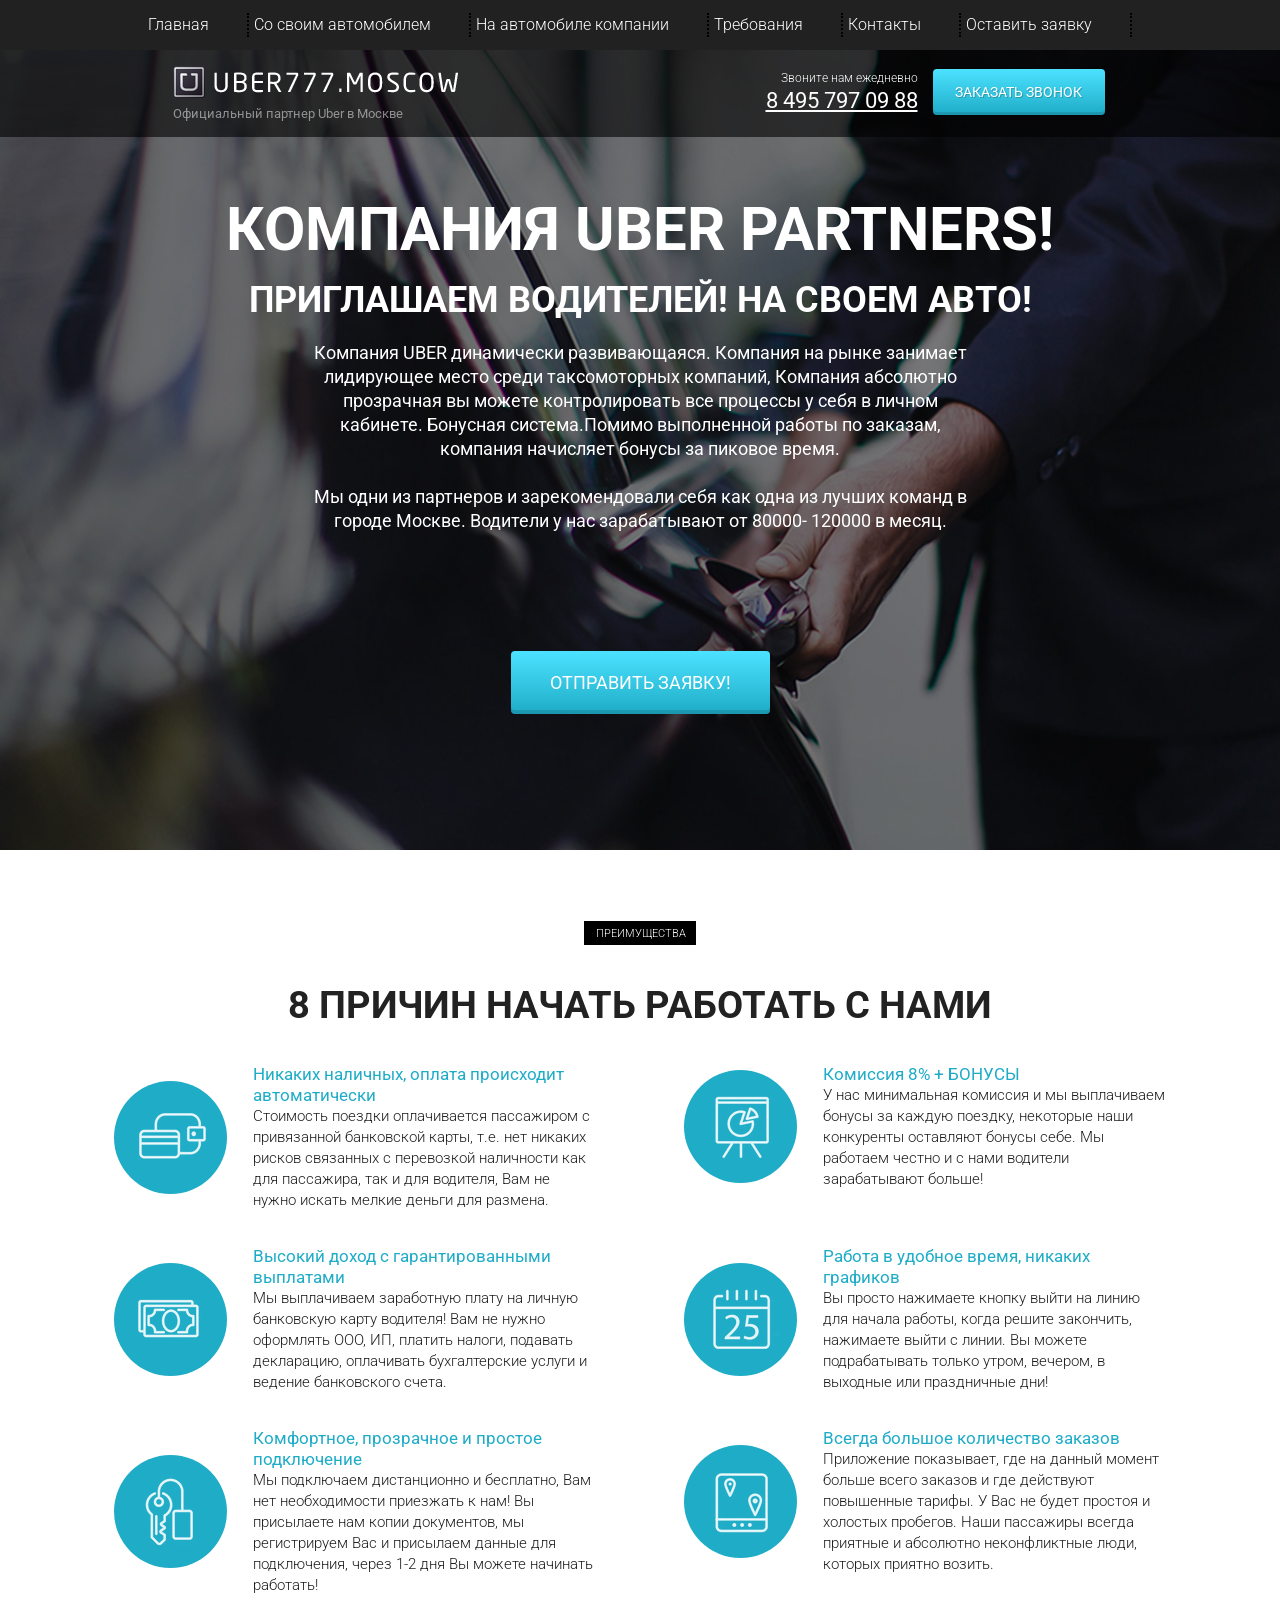
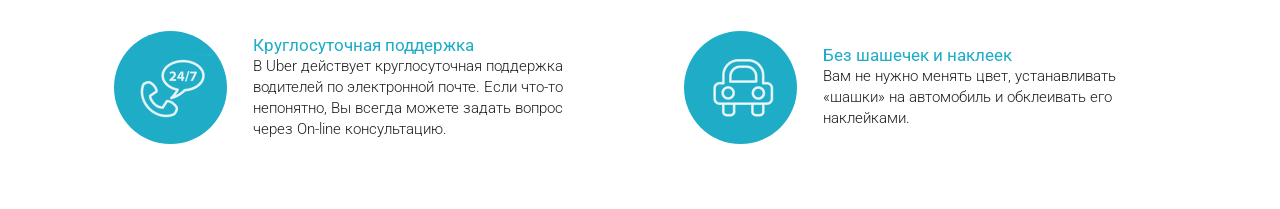
==== src/index.html @ 89465a63 "first section uber probect" ====
<!DOCTYPE html>
<html lang="en">
  <head>
    <meta charset="UTF-8" />
    <meta http-equiv="X-UA-Compatible" content="IE=edge" />
    <meta name="viewport" content="width=device-width, initial-scale=1.0" />
    <title>Document</title>
    <link rel="preconnect" href="https://fonts.googleapis.com" />
    <link rel="preconnect" href="https://fonts.gstatic.com" crossorigin />
    <link
      href="https://fonts.googleapis.com/css2?family=Roboto:wght@300;400;700&display=swap"
      rel="stylesheet"
    />
    <link rel="stylesheet" href="css/bootstrap-reboot.min.css" />
    <link rel="stylesheet" href="css/bootstrap-grid.min.css" />
    <link rel="stylesheet" href="css/style.min.css" />
  </head>
  <body>
    <header>
      <nav>
        <div class="container">
          <ul class="menu">
            <li class="menu__item">
              <a href="#" class="menu__link">Главная</a>
            </li>
            <li class="menu__item">
              <a href="#" class="menu__link">Со своим автомобилем</a>
            </li>
            <li class="menu__item">
              <a href="#" class="menu__link">На автомобиле компании</a>
            </li>
            <li class="menu__item">
              <a href="#" class="menu__link">Требования</a>
            </li>
            <li class="menu__item">
              <a href="#" class="menu__link">Контакты</a>
            </li>
            <li class="menu__item">
              <a href="#" class="menu__link">Оставить заявку</a>
            </li>
          </ul>
        </div>

        <div class="subheader">
          <div class="container">
            <div class="row">
              <div class="col-md-4 offset-md-1">
                <a href="" class="subheader__logo"
                  ><img src="icons/logo-uber.png" alt="logo"
                /></a>
                <div class="subheader__official">
                  Официальный партнер Uber в Москве
                </div>
              </div>

              <div class="col-md-2 offset-md-2">
                <div class="subheader__call">Звоните нам ежедневно</div>
                <a href="tel:84957970988" class="subheader__phone"
                  >8 495 797 09 88</a
                >
              </div>

              <div class="col-md-2">
                <button class="subheader__btn">заказать звонок</button>
              </div>
            </div>
          </div>
        </div>
      </nav>
    </header>

    <section class="promo">
      <div class="container">
        <div class="row">
          <div class="col-md10 description">
            <h1 class="promo__header">КОМПАНИЯ UBER PARTNERS!</h1>
            <h2 class="promo__subheader">
              ПРИГЛАШАЕМ ВОДИТЕЛЕЙ! НА СВОЕМ АВТО!
            </h2>
            <div class="promo__descr">
              Компания UBER динамически развивающаяся. Компания на рынке
              занимает лидирующее место среди таксомоторных компаний, Компания
              абсолютно прозрачная вы можете контролировать все процессы у себя
              в личном кабинете. Бонуcная система.Помимо выполненной работы по
              заказам, компания начисляет бонусы за пиковое время. <br />
              <br />
              Мы одни из партнеров и зарекомендовали себя как одна из лучших
              команд в городе Москве. Водители у нас зарабатывают от 80000-
              120000 в месяц.
            </div>
            <button class="promo__btn">ОТПРАВИТЬ ЗАЯВКУ!</button>
          </div>
        </div>
      </div>
    </section>

    <section class="reasons">
      <div class="container">
        <div class="label">преимущества</div>
        <h2 class="title">8 причин начать работать с нами</h2>
        <div class="row">
          <div class="col-md-6">
            <div class="reasons_block">
              <div class="reasons_round">
                <img src="icons/section_one-icons/icon-1.png" alt="reason" />
              </div>
              <div class="reasons_descr">
                <div class="reasons_subtitle">
                  Никаких наличных, оплата происходит автоматически
                </div>
                <div class="reasons_text">
                  Стоимость поездки оплачивается пассажиром с привязанной
                  банковской карты, т.е. нет никаких рисков связанных с
                  перевозкой наличности как для пассажира, так и для водителя,
                  Вам не нужно искать мелкие деньги для размена.
                </div>
              </div>
            </div>
          </div>
          <div class="col-md-6">
            <div class="reasons_block">
              <div class="reasons_round">
                <img src="icons/section_one-icons/icon-2.png" alt="reason" />
              </div>
              <div class="reasons_descr">
                <div class="reasons_subtitle">Комиссия 8% + БОНУСЫ</div>
                <div class="reasons_text">
                  У нас минимальная комиссия и мы выплачиваем бонусы за каждую
                  поездку, некоторые наши конкуренты оставляют бонусы себе. Мы
                  работаем честно и с нами водители зарабатывают больше!
                </div>
              </div>
            </div>
          </div>
          <div class="col-md-6">
            <div class="reasons_block">
              <div class="reasons_round">
                <img src="icons/section_one-icons/icon-3.png" alt="reason" />
              </div>
              <div class="reasons_descr">
                <div class="reasons_subtitle">
                  Высокий доход с гарантированными выплатами
                </div>
                <div class="reasons_text">
                  Мы выплачиваем заработную плату на личную банковскую карту
                  водителя! Вам не нужно оформлять ООО, ИП, платить налоги,
                  подавать декларацию, оплачивать бухгалтерские услуги и ведение
                  банковского счета.
                </div>
              </div>
            </div>
          </div>
          <div class="col-md-6">
            <div class="reasons_block">
              <div class="reasons_round">
                <img src="icons/section_one-icons/icon-4.png" alt="reason" />
              </div>
              <div class="reasons_descr">
                <div class="reasons_subtitle">
                  Работа в удобное время, никаких графиков
                </div>
                <div class="reasons_text">
                  Вы просто нажимаете кнопку выйти на линию для начала работы,
                  когда решите закончить, нажимаете выйти с линии. Вы можете
                  подрабатывать только утром, вечером, в выходные или
                  праздничные дни!
                </div>
              </div>
            </div>
          </div>
          <div class="col-md-6">
            <div class="reasons_block">
              <div class="reasons_round">
                <img src="icons/section_one-icons/icon-5.png" alt="reason" />
              </div>
              <div class="reasons_descr">
                <div class="reasons_subtitle">
                  Комфортное, прозрачное и простое подключение
                </div>
                <div class="reasons_text">
                  Мы подключаем дистанционно и бесплатно, Вам нет необходимости
                  приезжать к нам! Вы присылаете нам копии документов, мы
                  регистрируем Вас и присылаем данные для подключения, через 1-2
                  дня Вы можете начинать работать!
                </div>
              </div>
            </div>
          </div>
          <div class="col-md-6">
            <div class="reasons_block">
              <div class="reasons_round">
                <img src="icons/section_one-icons/icon-6.png" alt="reason" />
              </div>
              <div class="reasons_descr">
                <div class="reasons_subtitle">
                  Всегда большое количество заказов
                </div>
                <div class="reasons_text">
                  Приложение показывает, где на данный момент больше всего
                  заказов и где действуют повышенные тарифы. У Вас не будет
                  простоя и холостых пробегов. Наши пассажиры всегда приятные и
                  абсолютно неконфликтные люди, которых приятно возить.
                </div>
              </div>
            </div>
          </div>
          <div class="col-md-6">
            <div class="reasons_block">
              <div class="reasons_round">
                <img src="icons/section_one-icons/icon-7.png" alt="reason" />
              </div>
              <div class="reasons_descr">
                <div class="reasons_subtitle">Круглосуточная поддержка</div>
                <div class="reasons_text">
                  В Uber действует круглосуточная поддержка водителей по
                  электронной почте. Если что-то непонятно, Вы всегда можете
                  задать вопрос через On-line консультацию.
                </div>
              </div>
            </div>
          </div>
          <div class="col-md-6">
            <div class="reasons_block">
              <div class="reasons_round">
                <img src="icons/section_one-icons/icon-8.png" alt="reason" />
              </div>
              <div class="reasons_descr">
                <div class="reasons_subtitle">Без шашечек и наклеек</div>
                <div class="reasons_text">
                  Вам не нужно менять цвет, устанавливать «шашки» на автомобиль
                  и обклеивать его наклейками.
                </div>
              </div>
            </div>
          </div>
        </div>
      </div>
    </section>
  </body>
</html>
---- src/css/style.min.css ----
*{font-family:"Roboto", sans-serif}html{font-size:62.5%}body{font-size:1.6rem}header{position:relative}nav{height:5rem;background:#212121}.menu{display:-webkit-box;display:-ms-flexbox;display:flex;-webkit-box-pack:justify;-ms-flex-pack:justify;justify-content:space-between;padding:1.3rem 7rem;margin:0;list-style-type:none}.menu .menu__link{color:#fff;font-style:1.5rem;font-weight:300;text-decoration:none}.menu .menu__item{border-right:0.2rem dotted black;padding-right:3.8rem}.subheader{position:absolute;width:100%;height:8.7rem;background-color:rgba(0,0,0,0.6)}.subheader .subheader__logo{display:block;max-width:100%;margin-top:1.6rem}.subheader .subheader__official{opacity:0.5;color:#ffffff;font-size:1.3rem;font-weight:400;margin-top:0.6rem}.subheader .subheader__call{color:#ffffff;font-size:1.2rem;font-weight:300;margin-top:1.9rem;text-align:right}.subheader .subheader__phone{display:block;margin-top:0.8rem;color:#ffffff;font-size:2.2rem;font-weight:400;text-transform:uppercase;text-align:right;line-height:1.2rem}.subheader .subheader__btn{margin-top:1.9rem;width:17.2rem;height:4.6rem;-webkit-box-shadow:inset 0rem -0.3rem 0rem rgba(0,0,0,0.12);box-shadow:inset 0rem -0.3rem 0rem rgba(0,0,0,0.12);border:none;border-radius:0.4rem;background-image:-webkit-gradient(linear, left bottom, left top, from(#1eacc7), to(#4ce2ff));background-image:linear-gradient(to top, #1eacc7 0%, #4ce2ff 100%);text-shadow:0.1rem 0.1rem 0 rgba(0,0,0,0.21);color:#ffffff;font-size:1.4rem;font-weight:400;text-transform:uppercase}.description{display:-webkit-box;display:-ms-flexbox;display:flex;-webkit-box-orient:vertical;-webkit-box-direction:normal;-ms-flex-direction:column;flex-direction:column;-webkit-box-pack:center;-ms-flex-pack:center;justify-content:center;-webkit-box-align:center;-ms-flex-align:center;align-items:center}.promo{min-height:80rem;background:url(../images/main-bg.jpg) center center/cover no-repeat;padding:15rem 0 13.5rem 0}.promo .promo__header{color:#ffffff;font-weight:700;text-transform:uppercase;font-size:6rem;line-height:6rem;margin:0;text-align:center}.promo .promo__subheader{color:#ffffff;font-weight:700;text-transform:uppercase;font-size:3.6rem;line-height:3.6rem;margin:0;margin-top:2.2rem;text-align:center}.promo .promo__descr{color:#ffffff;font-size:1.8rem;font-weight:400;line-height:2.4rem;text-align:center;margin-top:2.3rem;width:60%}.promo .promo__btn{display:block;margin:11.8rem auto 0 auto;width:25.9rem;height:6.3rem;-webkit-box-shadow:inset 0rem -0.4rem 0rem rgba(0,0,0,0.12);box-shadow:inset 0rem -0.4rem 0rem rgba(0,0,0,0.12);border:none;background-image:-webkit-gradient(linear, left bottom, left top, from(#1eacc7), to(#4ce2ff));background-image:linear-gradient(0deg, #1eacc7 0%, #4ce2ff 100%);border-radius:0.4rem;color:#ffffff;font-size:1.8rem;font-weight:400;text-transform:uppercase}.reasons{padding:7.1rem 0 6.5rem 0}.label{margin:0 auto;height:2.4rem;width:11.2rem;padding:0.5rem 1.2rem;background-color:#000000;color:#ffffff;font-size:1.1rem;font-weight:300;text-transform:uppercase}.title{margin-bottom:0;margin-top:3.8rem;color:#222222;font-size:3.8rem;font-weight:700;text-transform:uppercase;text-align:center}.reasons .reasons_block{display:-webkit-box;display:-ms-flexbox;display:flex;-webkit-box-pack:center;-ms-flex-pack:center;justify-content:center;-webkit-box-align:center;-ms-flex-align:center;align-items:center;margin-top:3.5rem}.reasons .reasons_block .reasons_round{display:-webkit-box;display:-ms-flexbox;display:flex;-webkit-box-pack:center;-ms-flex-pack:center;justify-content:center;-webkit-box-align:center;-ms-flex-align:center;align-items:center;margin-right:2.6rem;width:11.3rem;height:11.3rem;background-color:#1eacc7;border-radius:100%}.reasons .reasons_block .reasons_descr{width:34.3rem}.reasons .reasons_block .reasons_descr .reasons_subtitle{line-height:2.1rem;color:#1eacc7;font-size:1.7rem;font-weight:400}.reasons .reasons_block .reasons_descr .reasons_text{color:#202020;font-size:1.5rem;font-weight:300;line-height:2.1rem}
/*# sourceMappingURL=style.min.css.map */
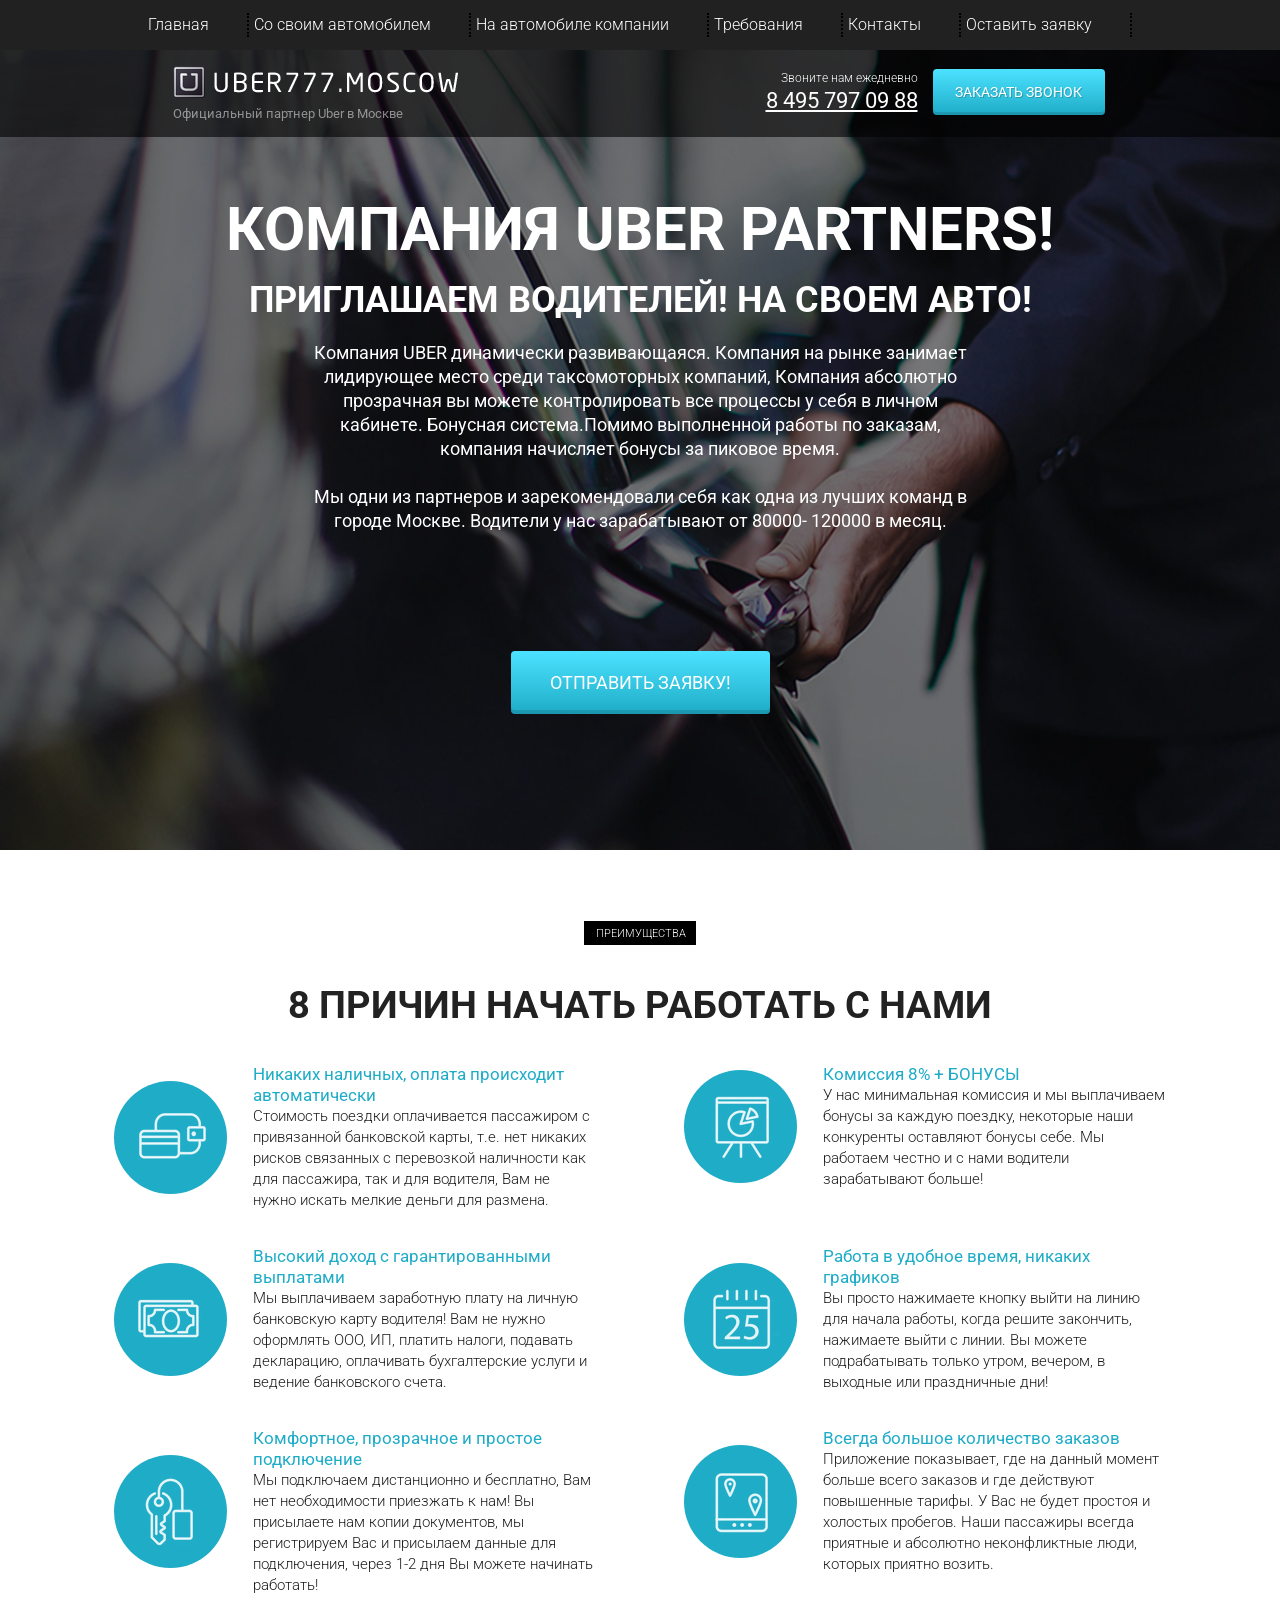
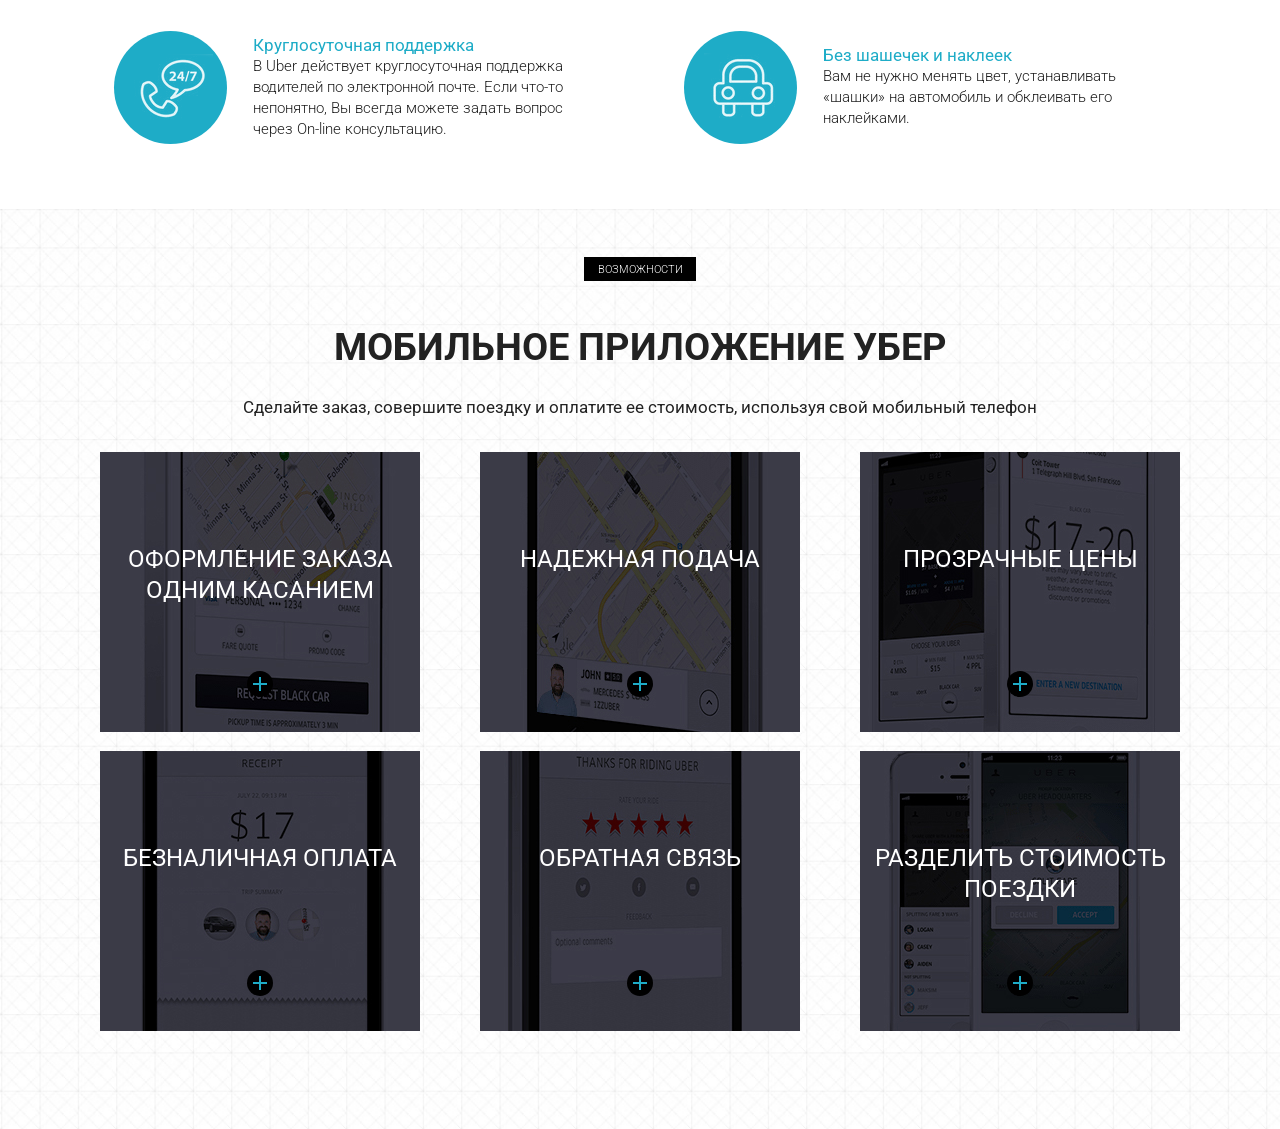
==== commit 7397b2a3: "mobile app section" ====
--- a/src/index.html
+++ b/src/index.html
@@ -238,5 +238,89 @@
         </div>
       </div>
     </section>
+
+    <section class="mobile">
+      <div class="container">
+        <div class="label">Возможности</div>
+        <div class="title">мобильное приложение убер</div>
+        <div class="subtitle">
+          Сделайте заказ, совершите поездку и оплатите ее стоимость, используя
+          свой мобильный телефон
+        </div>
+
+        <div class="row">
+          <div class="col-md-4">
+            <div class="mobile__item mobile__item_1">
+              <div class="mobile__item_subtitle">
+                оформление заказа одним касанием
+              </div>
+              <div class="mobile__item__plus">
+                <img
+                  src="icons/section_mobile-app/mobile_plus.png"
+                  alt="plus"
+                />
+              </div>
+            </div>
+          </div>
+          <div class="col-md-4">
+            <div class="mobile__item mobile__item_2">
+              <div class="mobile__item_subtitle">надежная подача</div>
+              <div class="mobile__item__plus">
+                <img
+                  src="icons/section_mobile-app/mobile_plus.png"
+                  alt="plus"
+                />
+              </div>
+            </div>
+          </div>
+          <div class="col-md-4">
+            <div class="mobile__item mobile__item_3">
+              <div class="mobile__item_subtitle">прозрачные цены</div>
+              <div class="mobile__item__plus">
+                <img
+                  src="icons/section_mobile-app/mobile_plus.png"
+                  alt="plus"
+                />
+              </div>
+            </div>
+          </div>
+          <div class="col-md-4">
+            <div class="mobile__item mobile__item_4">
+              <div class="mobile__item_subtitle">безналичная оплата</div>
+              <div class="mobile__item__plus">
+                <img
+                  src="icons/section_mobile-app/mobile_plus.png"
+                  alt="plus"
+                />
+              </div>
+            </div>
+          </div>
+          <div class="col-md-4">
+            <div class="mobile__item mobile__item_5">
+              <div class="mobile__item_subtitle">обратная связь</div>
+              <div class="mobile__item__plus">
+                <img
+                  src="icons/section_mobile-app/mobile_plus.png"
+                  alt="plus"
+                />
+              </div>
+            </div>
+          </div>
+          <div class="col-md-4">
+            <div class="mobile__item mobile__item_6">
+              <div class="mobile__item_subtitle">
+                разделить стоимость поездки
+              </div>
+              <div class="mobile__item__plus">
+                <img
+                  src="icons/section_mobile-app/mobile_plus.png"
+                  alt="plus"
+                />
+              </div>
+            </div>
+          </div>
+        </div>
+      </div>
+    </section>
   </body>
 </html>
--- a/src/css/style.min.css
+++ b/src/css/style.min.css
@@ -1,2 +1,2 @@
-*{font-family:"Roboto", sans-serif}html{font-size:62.5%}body{font-size:1.6rem}header{position:relative}nav{height:5rem;background:#212121}.menu{display:-webkit-box;display:-ms-flexbox;display:flex;-webkit-box-pack:justify;-ms-flex-pack:justify;justify-content:space-between;padding:1.3rem 7rem;margin:0;list-style-type:none}.menu .menu__link{color:#fff;font-style:1.5rem;font-weight:300;text-decoration:none}.menu .menu__item{border-right:0.2rem dotted black;padding-right:3.8rem}.subheader{position:absolute;width:100%;height:8.7rem;background-color:rgba(0,0,0,0.6)}.subheader .subheader__logo{display:block;max-width:100%;margin-top:1.6rem}.subheader .subheader__official{opacity:0.5;color:#ffffff;font-size:1.3rem;font-weight:400;margin-top:0.6rem}.subheader .subheader__call{color:#ffffff;font-size:1.2rem;font-weight:300;margin-top:1.9rem;text-align:right}.subheader .subheader__phone{display:block;margin-top:0.8rem;color:#ffffff;font-size:2.2rem;font-weight:400;text-transform:uppercase;text-align:right;line-height:1.2rem}.subheader .subheader__btn{margin-top:1.9rem;width:17.2rem;height:4.6rem;-webkit-box-shadow:inset 0rem -0.3rem 0rem rgba(0,0,0,0.12);box-shadow:inset 0rem -0.3rem 0rem rgba(0,0,0,0.12);border:none;border-radius:0.4rem;background-image:-webkit-gradient(linear, left bottom, left top, from(#1eacc7), to(#4ce2ff));background-image:linear-gradient(to top, #1eacc7 0%, #4ce2ff 100%);text-shadow:0.1rem 0.1rem 0 rgba(0,0,0,0.21);color:#ffffff;font-size:1.4rem;font-weight:400;text-transform:uppercase}.description{display:-webkit-box;display:-ms-flexbox;display:flex;-webkit-box-orient:vertical;-webkit-box-direction:normal;-ms-flex-direction:column;flex-direction:column;-webkit-box-pack:center;-ms-flex-pack:center;justify-content:center;-webkit-box-align:center;-ms-flex-align:center;align-items:center}.promo{min-height:80rem;background:url(../images/main-bg.jpg) center center/cover no-repeat;padding:15rem 0 13.5rem 0}.promo .promo__header{color:#ffffff;font-weight:700;text-transform:uppercase;font-size:6rem;line-height:6rem;margin:0;text-align:center}.promo .promo__subheader{color:#ffffff;font-weight:700;text-transform:uppercase;font-size:3.6rem;line-height:3.6rem;margin:0;margin-top:2.2rem;text-align:center}.promo .promo__descr{color:#ffffff;font-size:1.8rem;font-weight:400;line-height:2.4rem;text-align:center;margin-top:2.3rem;width:60%}.promo .promo__btn{display:block;margin:11.8rem auto 0 auto;width:25.9rem;height:6.3rem;-webkit-box-shadow:inset 0rem -0.4rem 0rem rgba(0,0,0,0.12);box-shadow:inset 0rem -0.4rem 0rem rgba(0,0,0,0.12);border:none;background-image:-webkit-gradient(linear, left bottom, left top, from(#1eacc7), to(#4ce2ff));background-image:linear-gradient(0deg, #1eacc7 0%, #4ce2ff 100%);border-radius:0.4rem;color:#ffffff;font-size:1.8rem;font-weight:400;text-transform:uppercase}.reasons{padding:7.1rem 0 6.5rem 0}.label{margin:0 auto;height:2.4rem;width:11.2rem;padding:0.5rem 1.2rem;background-color:#000000;color:#ffffff;font-size:1.1rem;font-weight:300;text-transform:uppercase}.title{margin-bottom:0;margin-top:3.8rem;color:#222222;font-size:3.8rem;font-weight:700;text-transform:uppercase;text-align:center}.reasons .reasons_block{display:-webkit-box;display:-ms-flexbox;display:flex;-webkit-box-pack:center;-ms-flex-pack:center;justify-content:center;-webkit-box-align:center;-ms-flex-align:center;align-items:center;margin-top:3.5rem}.reasons .reasons_block .reasons_round{display:-webkit-box;display:-ms-flexbox;display:flex;-webkit-box-pack:center;-ms-flex-pack:center;justify-content:center;-webkit-box-align:center;-ms-flex-align:center;align-items:center;margin-right:2.6rem;width:11.3rem;height:11.3rem;background-color:#1eacc7;border-radius:100%}.reasons .reasons_block .reasons_descr{width:34.3rem}.reasons .reasons_block .reasons_descr .reasons_subtitle{line-height:2.1rem;color:#1eacc7;font-size:1.7rem;font-weight:400}.reasons .reasons_block .reasons_descr .reasons_text{color:#202020;font-size:1.5rem;font-weight:300;line-height:2.1rem}
+*{font-family:"Roboto", sans-serif}html{font-size:62.5%}body{font-size:1.6rem}header{position:relative}nav{height:5rem;background:#212121}.menu{display:-webkit-box;display:-ms-flexbox;display:flex;-webkit-box-pack:justify;-ms-flex-pack:justify;justify-content:space-between;padding:1.3rem 7rem;margin:0;list-style-type:none}.menu .menu__link{color:#fff;font-style:1.5rem;font-weight:300;text-decoration:none}.menu .menu__item{border-right:0.2rem dotted black;padding-right:3.8rem}.subheader{position:absolute;width:100%;height:8.7rem;background-color:rgba(0,0,0,0.6)}.subheader .subheader__logo{display:block;max-width:100%;margin-top:1.6rem}.subheader .subheader__official{opacity:0.5;color:#ffffff;font-size:1.3rem;font-weight:400;margin-top:0.6rem}.subheader .subheader__call{color:#ffffff;font-size:1.2rem;font-weight:300;margin-top:1.9rem;text-align:right}.subheader .subheader__phone{display:block;margin-top:0.8rem;color:#ffffff;font-size:2.2rem;font-weight:400;text-transform:uppercase;text-align:right;line-height:1.2rem}.subheader .subheader__btn{margin-top:1.9rem;width:17.2rem;height:4.6rem;-webkit-box-shadow:inset 0rem -0.3rem 0rem rgba(0,0,0,0.12);box-shadow:inset 0rem -0.3rem 0rem rgba(0,0,0,0.12);border:none;border-radius:0.4rem;background-image:-webkit-gradient(linear, left bottom, left top, from(#1eacc7), to(#4ce2ff));background-image:linear-gradient(to top, #1eacc7 0%, #4ce2ff 100%);text-shadow:0.1rem 0.1rem 0 rgba(0,0,0,0.21);color:#ffffff;font-size:1.4rem;font-weight:400;text-transform:uppercase}.description{display:-webkit-box;display:-ms-flexbox;display:flex;-webkit-box-orient:vertical;-webkit-box-direction:normal;-ms-flex-direction:column;flex-direction:column;-webkit-box-pack:center;-ms-flex-pack:center;justify-content:center;-webkit-box-align:center;-ms-flex-align:center;align-items:center}.promo{min-height:80rem;background:url(../images/main-bg.jpg) center center/cover no-repeat;padding:15rem 0 13.5rem 0}.promo .promo__header{color:#ffffff;font-weight:700;text-transform:uppercase;font-size:6rem;line-height:6rem;margin:0;text-align:center}.promo .promo__subheader{color:#ffffff;font-weight:700;text-transform:uppercase;font-size:3.6rem;line-height:3.6rem;margin:0;margin-top:2.2rem;text-align:center}.promo .promo__descr{color:#ffffff;font-size:1.8rem;font-weight:400;line-height:2.4rem;text-align:center;margin-top:2.3rem;width:60%}.promo .promo__btn{display:block;margin:11.8rem auto 0 auto;width:25.9rem;height:6.3rem;-webkit-box-shadow:inset 0rem -0.4rem 0rem rgba(0,0,0,0.12);box-shadow:inset 0rem -0.4rem 0rem rgba(0,0,0,0.12);border:none;background-image:-webkit-gradient(linear, left bottom, left top, from(#1eacc7), to(#4ce2ff));background-image:linear-gradient(0deg, #1eacc7 0%, #4ce2ff 100%);border-radius:0.4rem;color:#ffffff;font-size:1.8rem;font-weight:400;text-transform:uppercase}.reasons{padding:7.1rem 0 6.5rem 0}.label{margin:0 auto;height:2.4rem;width:11.2rem;padding:0.5rem 1.2rem;background-color:#000000;color:#ffffff;font-size:1.1rem;font-weight:300;text-transform:uppercase;text-align:center}.subtitle{margin-top:1.9rem;font-weight:400;font-size:1.7rem;color:#222222;text-align:center}.title{margin-bottom:0;margin-top:3.8rem;color:#222222;font-size:3.8rem;font-weight:700;text-transform:uppercase;text-align:center}.reasons .reasons_block{display:-webkit-box;display:-ms-flexbox;display:flex;-webkit-box-pack:center;-ms-flex-pack:center;justify-content:center;-webkit-box-align:center;-ms-flex-align:center;align-items:center;margin-top:3.5rem}.reasons .reasons_block .reasons_round{display:-webkit-box;display:-ms-flexbox;display:flex;-webkit-box-pack:center;-ms-flex-pack:center;justify-content:center;-webkit-box-align:center;-ms-flex-align:center;align-items:center;margin-right:2.6rem;width:11.3rem;height:11.3rem;background-color:#1eacc7;border-radius:100%}.reasons .reasons_block .reasons_descr{width:34.3rem}.reasons .reasons_block .reasons_descr .reasons_subtitle{line-height:2.1rem;color:#1eacc7;font-size:1.7rem;font-weight:400}.reasons .reasons_block .reasons_descr .reasons_text{color:#202020;font-size:1.5rem;font-weight:300;line-height:2.1rem}.mobile{min-height:86.4rem;padding:4.8rem 0 7.9rem 0;background:url("../icons/section_mobile-app/mobile_bg.png") center center/cover no-repeat}.mobile .row{margin-top:3.2rem}.mobile__item{position:relative;width:32rem;height:28rem;margin:0 auto;margin-bottom:1.9rem;padding-top:9.2rem}.mobile__item_1{background:url("../icons/section_mobile-app/card_1.jpg") center center/cover no-repeat}.mobile__item_2{background:url("../icons/section_mobile-app/card_2.jpg") center center/cover no-repeat}.mobile__item_3{background:url("../icons/section_mobile-app/card_3.jpg") center center/cover no-repeat}.mobile__item_4{background:url("../icons/section_mobile-app/card_4.jpg") center center/cover no-repeat}.mobile__item_5{background:url("../icons/section_mobile-app/card_5.jpg") center center/cover no-repeat}.mobile__item_6{background:url("../icons/section_mobile-app/card_6.jpg") center center/cover no-repeat}.mobile__item_subtitle{color:#ffffff;font-size:2.4rem;font-weight:400;line-height:3.1rem;text-transform:uppercase;text-align:center}.mobile__item__plus{display:-webkit-box;display:-ms-flexbox;display:flex;-webkit-box-pack:center;-ms-flex-pack:center;justify-content:center;-webkit-box-align:center;-ms-flex-align:center;align-items:center;position:absolute;bottom:3.5rem;left:50%;-webkit-transform:translateX(-50%);transform:translateX(-50%);width:2.6rem;height:2.6rem;background-color:#000000;margin:0 auto;border-radius:100%;padding:0.6rem;cursor:pointer}
 /*# sourceMappingURL=style.min.css.map */
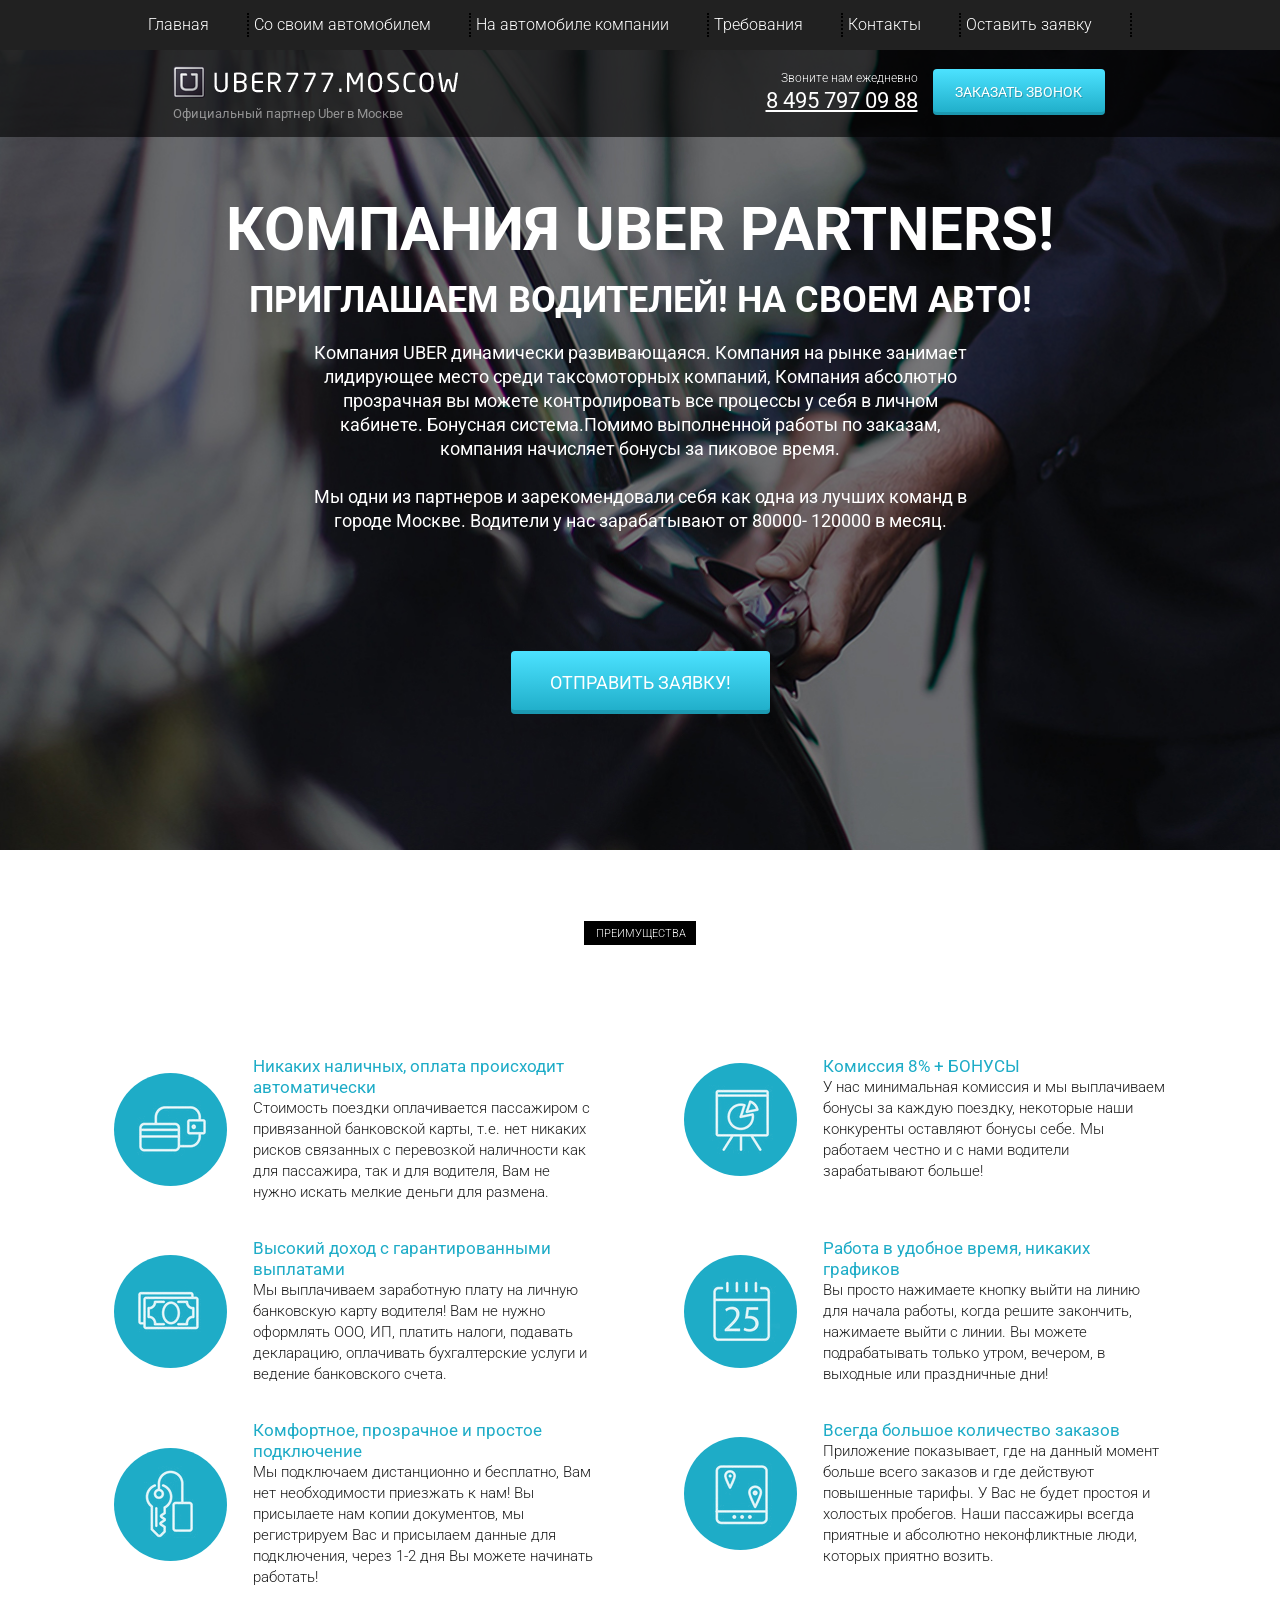
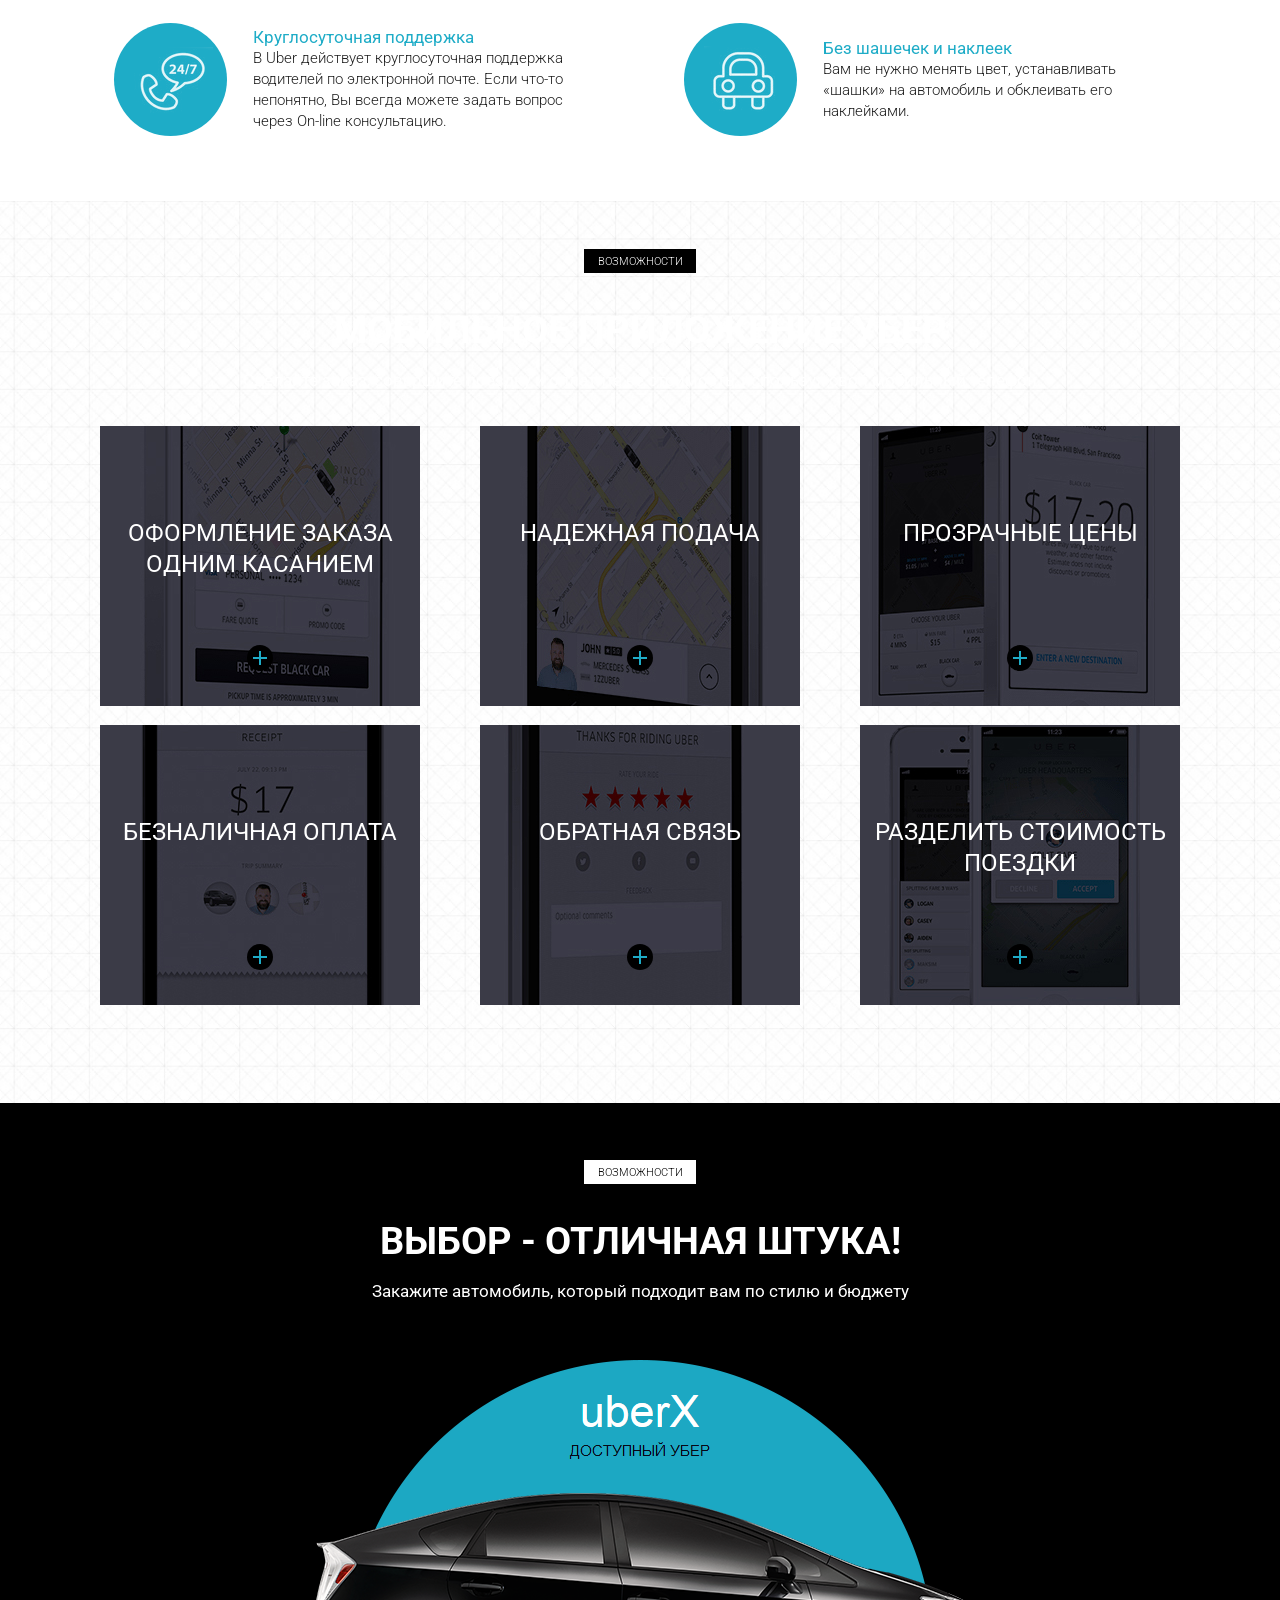
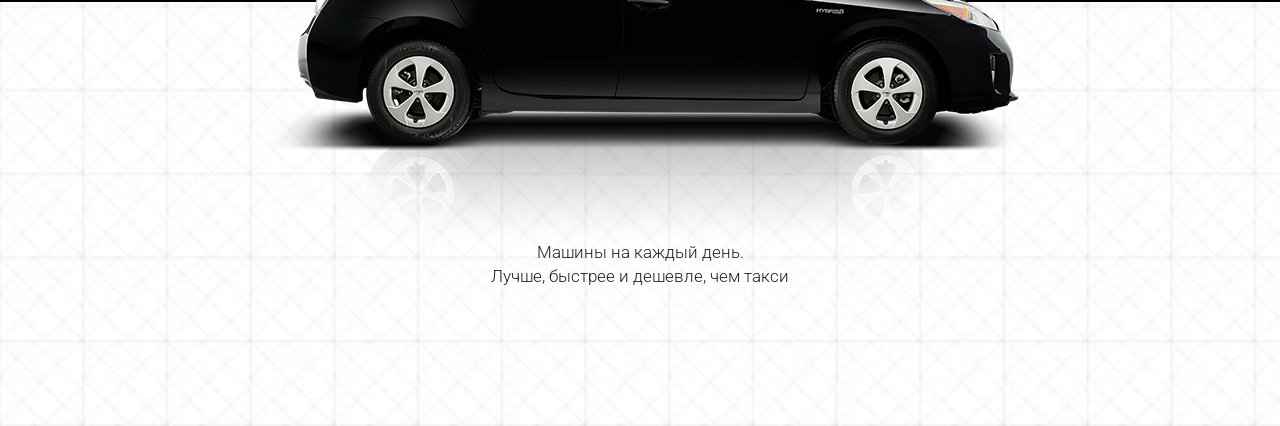
==== commit 43242be8: "car section" ====
--- a/src/index.html
+++ b/src/index.html
@@ -102,15 +102,15 @@
         <h2 class="title">8 причин начать работать с нами</h2>
         <div class="row">
           <div class="col-md-6">
-            <div class="reasons_block">
-              <div class="reasons_round">
+            <div class="reasons__block">
+              <div class="reasons__round">
                 <img src="icons/section_one-icons/icon-1.png" alt="reason" />
               </div>
-              <div class="reasons_descr">
-                <div class="reasons_subtitle">
+              <div class="reasons__descr">
+                <div class="reasons__subtitle">
                   Никаких наличных, оплата происходит автоматически
                 </div>
-                <div class="reasons_text">
+                <div class="reasons__text">
                   Стоимость поездки оплачивается пассажиром с привязанной
                   банковской карты, т.е. нет никаких рисков связанных с
                   перевозкой наличности как для пассажира, так и для водителя,
@@ -120,13 +120,13 @@
             </div>
           </div>
           <div class="col-md-6">
-            <div class="reasons_block">
-              <div class="reasons_round">
+            <div class="reasons__block">
+              <div class="reasons__round">
                 <img src="icons/section_one-icons/icon-2.png" alt="reason" />
               </div>
-              <div class="reasons_descr">
-                <div class="reasons_subtitle">Комиссия 8% + БОНУСЫ</div>
-                <div class="reasons_text">
+              <div class="reasons__descr">
+                <div class="reasons__subtitle">Комиссия 8% + БОНУСЫ</div>
+                <div class="reasons__text">
                   У нас минимальная комиссия и мы выплачиваем бонусы за каждую
                   поездку, некоторые наши конкуренты оставляют бонусы себе. Мы
                   работаем честно и с нами водители зарабатывают больше!
@@ -135,15 +135,15 @@
             </div>
           </div>
           <div class="col-md-6">
-            <div class="reasons_block">
-              <div class="reasons_round">
+            <div class="reasons__block">
+              <div class="reasons__round">
                 <img src="icons/section_one-icons/icon-3.png" alt="reason" />
               </div>
-              <div class="reasons_descr">
-                <div class="reasons_subtitle">
+              <div class="reasons__descr">
+                <div class="reasons__subtitle">
                   Высокий доход с гарантированными выплатами
                 </div>
-                <div class="reasons_text">
+                <div class="reasons__text">
                   Мы выплачиваем заработную плату на личную банковскую карту
                   водителя! Вам не нужно оформлять ООО, ИП, платить налоги,
                   подавать декларацию, оплачивать бухгалтерские услуги и ведение
@@ -153,15 +153,15 @@
             </div>
           </div>
           <div class="col-md-6">
-            <div class="reasons_block">
-              <div class="reasons_round">
+            <div class="reasons__block">
+              <div class="reasons__round">
                 <img src="icons/section_one-icons/icon-4.png" alt="reason" />
               </div>
-              <div class="reasons_descr">
-                <div class="reasons_subtitle">
+              <div class="reasons__descr">
+                <div class="reasons__subtitle">
                   Работа в удобное время, никаких графиков
                 </div>
-                <div class="reasons_text">
+                <div class="reasons__text">
                   Вы просто нажимаете кнопку выйти на линию для начала работы,
                   когда решите закончить, нажимаете выйти с линии. Вы можете
                   подрабатывать только утром, вечером, в выходные или
@@ -171,15 +171,15 @@
             </div>
           </div>
           <div class="col-md-6">
-            <div class="reasons_block">
-              <div class="reasons_round">
+            <div class="reasons__block">
+              <div class="reasons__round">
                 <img src="icons/section_one-icons/icon-5.png" alt="reason" />
               </div>
-              <div class="reasons_descr">
-                <div class="reasons_subtitle">
+              <div class="reasons__descr">
+                <div class="reasons__subtitle">
                   Комфортное, прозрачное и простое подключение
                 </div>
-                <div class="reasons_text">
+                <div class="reasons__text">
                   Мы подключаем дистанционно и бесплатно, Вам нет необходимости
                   приезжать к нам! Вы присылаете нам копии документов, мы
                   регистрируем Вас и присылаем данные для подключения, через 1-2
@@ -189,15 +189,15 @@
             </div>
           </div>
           <div class="col-md-6">
-            <div class="reasons_block">
-              <div class="reasons_round">
+            <div class="reasons__block">
+              <div class="reasons__round">
                 <img src="icons/section_one-icons/icon-6.png" alt="reason" />
               </div>
-              <div class="reasons_descr">
-                <div class="reasons_subtitle">
+              <div class="reasons__descr">
+                <div class="reasons__subtitle">
                   Всегда большое количество заказов
                 </div>
-                <div class="reasons_text">
+                <div class="reasons__text">
                   Приложение показывает, где на данный момент больше всего
                   заказов и где действуют повышенные тарифы. У Вас не будет
                   простоя и холостых пробегов. Наши пассажиры всегда приятные и
@@ -207,13 +207,13 @@
             </div>
           </div>
           <div class="col-md-6">
-            <div class="reasons_block">
-              <div class="reasons_round">
+            <div class="reasons__block">
+              <div class="reasons__round">
                 <img src="icons/section_one-icons/icon-7.png" alt="reason" />
               </div>
-              <div class="reasons_descr">
-                <div class="reasons_subtitle">Круглосуточная поддержка</div>
-                <div class="reasons_text">
+              <div class="reasons__descr">
+                <div class="reasons__subtitle">Круглосуточная поддержка</div>
+                <div class="reasons__text">
                   В Uber действует круглосуточная поддержка водителей по
                   электронной почте. Если что-то непонятно, Вы всегда можете
                   задать вопрос через On-line консультацию.
@@ -222,13 +222,13 @@
             </div>
           </div>
           <div class="col-md-6">
-            <div class="reasons_block">
-              <div class="reasons_round">
+            <div class="reasons__block">
+              <div class="reasons__round">
                 <img src="icons/section_one-icons/icon-8.png" alt="reason" />
               </div>
-              <div class="reasons_descr">
-                <div class="reasons_subtitle">Без шашечек и наклеек</div>
-                <div class="reasons_text">
+              <div class="reasons__descr">
+                <div class="reasons__subtitle">Без шашечек и наклеек</div>
+                <div class="reasons__text">
                   Вам не нужно менять цвет, устанавливать «шашки» на автомобиль
                   и обклеивать его наклейками.
                 </div>
@@ -322,5 +322,26 @@
         </div>
       </div>
     </section>
+
+    <section class="choice">
+      <div class="container">
+        <div class="black"></div>
+        <div class="label label__white">возможности</div>
+        <h2 class="title title__white">Выбор - отличная штука!</h2>
+        <div class="subtitle subtitle__white">
+          Закажите автомобиль, который подходит вам по стилю и бюджету
+        </div>
+
+        <img
+          src="icons/section_car/car.png"
+          alt="uber car"
+          class="choice__img"
+        />
+        <div class="choice__descr">
+          Машины на каждый день.<br />
+          Лучше, быстрее и дешевле, чем такси
+        </div>
+      </div>
+    </section>
   </body>
 </html>
--- a/src/css/style.min.css
+++ b/src/css/style.min.css
@@ -1,2 +1,2 @@
-*{font-family:"Roboto", sans-serif}html{font-size:62.5%}body{font-size:1.6rem}header{position:relative}nav{height:5rem;background:#212121}.menu{display:-webkit-box;display:-ms-flexbox;display:flex;-webkit-box-pack:justify;-ms-flex-pack:justify;justify-content:space-between;padding:1.3rem 7rem;margin:0;list-style-type:none}.menu .menu__link{color:#fff;font-style:1.5rem;font-weight:300;text-decoration:none}.menu .menu__item{border-right:0.2rem dotted black;padding-right:3.8rem}.subheader{position:absolute;width:100%;height:8.7rem;background-color:rgba(0,0,0,0.6)}.subheader .subheader__logo{display:block;max-width:100%;margin-top:1.6rem}.subheader .subheader__official{opacity:0.5;color:#ffffff;font-size:1.3rem;font-weight:400;margin-top:0.6rem}.subheader .subheader__call{color:#ffffff;font-size:1.2rem;font-weight:300;margin-top:1.9rem;text-align:right}.subheader .subheader__phone{display:block;margin-top:0.8rem;color:#ffffff;font-size:2.2rem;font-weight:400;text-transform:uppercase;text-align:right;line-height:1.2rem}.subheader .subheader__btn{margin-top:1.9rem;width:17.2rem;height:4.6rem;-webkit-box-shadow:inset 0rem -0.3rem 0rem rgba(0,0,0,0.12);box-shadow:inset 0rem -0.3rem 0rem rgba(0,0,0,0.12);border:none;border-radius:0.4rem;background-image:-webkit-gradient(linear, left bottom, left top, from(#1eacc7), to(#4ce2ff));background-image:linear-gradient(to top, #1eacc7 0%, #4ce2ff 100%);text-shadow:0.1rem 0.1rem 0 rgba(0,0,0,0.21);color:#ffffff;font-size:1.4rem;font-weight:400;text-transform:uppercase}.description{display:-webkit-box;display:-ms-flexbox;display:flex;-webkit-box-orient:vertical;-webkit-box-direction:normal;-ms-flex-direction:column;flex-direction:column;-webkit-box-pack:center;-ms-flex-pack:center;justify-content:center;-webkit-box-align:center;-ms-flex-align:center;align-items:center}.promo{min-height:80rem;background:url(../images/main-bg.jpg) center center/cover no-repeat;padding:15rem 0 13.5rem 0}.promo .promo__header{color:#ffffff;font-weight:700;text-transform:uppercase;font-size:6rem;line-height:6rem;margin:0;text-align:center}.promo .promo__subheader{color:#ffffff;font-weight:700;text-transform:uppercase;font-size:3.6rem;line-height:3.6rem;margin:0;margin-top:2.2rem;text-align:center}.promo .promo__descr{color:#ffffff;font-size:1.8rem;font-weight:400;line-height:2.4rem;text-align:center;margin-top:2.3rem;width:60%}.promo .promo__btn{display:block;margin:11.8rem auto 0 auto;width:25.9rem;height:6.3rem;-webkit-box-shadow:inset 0rem -0.4rem 0rem rgba(0,0,0,0.12);box-shadow:inset 0rem -0.4rem 0rem rgba(0,0,0,0.12);border:none;background-image:-webkit-gradient(linear, left bottom, left top, from(#1eacc7), to(#4ce2ff));background-image:linear-gradient(0deg, #1eacc7 0%, #4ce2ff 100%);border-radius:0.4rem;color:#ffffff;font-size:1.8rem;font-weight:400;text-transform:uppercase}.reasons{padding:7.1rem 0 6.5rem 0}.label{margin:0 auto;height:2.4rem;width:11.2rem;padding:0.5rem 1.2rem;background-color:#000000;color:#ffffff;font-size:1.1rem;font-weight:300;text-transform:uppercase;text-align:center}.subtitle{margin-top:1.9rem;font-weight:400;font-size:1.7rem;color:#222222;text-align:center}.title{margin-bottom:0;margin-top:3.8rem;color:#222222;font-size:3.8rem;font-weight:700;text-transform:uppercase;text-align:center}.reasons .reasons_block{display:-webkit-box;display:-ms-flexbox;display:flex;-webkit-box-pack:center;-ms-flex-pack:center;justify-content:center;-webkit-box-align:center;-ms-flex-align:center;align-items:center;margin-top:3.5rem}.reasons .reasons_block .reasons_round{display:-webkit-box;display:-ms-flexbox;display:flex;-webkit-box-pack:center;-ms-flex-pack:center;justify-content:center;-webkit-box-align:center;-ms-flex-align:center;align-items:center;margin-right:2.6rem;width:11.3rem;height:11.3rem;background-color:#1eacc7;border-radius:100%}.reasons .reasons_block .reasons_descr{width:34.3rem}.reasons .reasons_block .reasons_descr .reasons_subtitle{line-height:2.1rem;color:#1eacc7;font-size:1.7rem;font-weight:400}.reasons .reasons_block .reasons_descr .reasons_text{color:#202020;font-size:1.5rem;font-weight:300;line-height:2.1rem}.mobile{min-height:86.4rem;padding:4.8rem 0 7.9rem 0;background:url("../icons/section_mobile-app/mobile_bg.png") center center/cover no-repeat}.mobile .row{margin-top:3.2rem}.mobile__item{position:relative;width:32rem;height:28rem;margin:0 auto;margin-bottom:1.9rem;padding-top:9.2rem}.mobile__item_1{background:url("../icons/section_mobile-app/card_1.jpg") center center/cover no-repeat}.mobile__item_2{background:url("../icons/section_mobile-app/card_2.jpg") center center/cover no-repeat}.mobile__item_3{background:url("../icons/section_mobile-app/card_3.jpg") center center/cover no-repeat}.mobile__item_4{background:url("../icons/section_mobile-app/card_4.jpg") center center/cover no-repeat}.mobile__item_5{background:url("../icons/section_mobile-app/card_5.jpg") center center/cover no-repeat}.mobile__item_6{background:url("../icons/section_mobile-app/card_6.jpg") center center/cover no-repeat}.mobile__item_subtitle{color:#ffffff;font-size:2.4rem;font-weight:400;line-height:3.1rem;text-transform:uppercase;text-align:center}.mobile__item__plus{display:-webkit-box;display:-ms-flexbox;display:flex;-webkit-box-pack:center;-ms-flex-pack:center;justify-content:center;-webkit-box-align:center;-ms-flex-align:center;align-items:center;position:absolute;bottom:3.5rem;left:50%;-webkit-transform:translateX(-50%);transform:translateX(-50%);width:2.6rem;height:2.6rem;background-color:#000000;margin:0 auto;border-radius:100%;padding:0.6rem;cursor:pointer}
+*{font-family:"Roboto", sans-serif}html{font-size:62.5%}body{font-size:1.6rem}header{position:relative}nav{height:5rem;background:#212121}.menu{display:-webkit-box;display:-ms-flexbox;display:flex;-webkit-box-pack:justify;-ms-flex-pack:justify;justify-content:space-between;padding:1.3rem 7rem;margin:0;list-style-type:none}.menu .menu__link{color:#fff;font-style:1.5rem;font-weight:300;text-decoration:none}.menu .menu__item{border-right:0.2rem dotted black;padding-right:3.8rem}.subheader{position:absolute;width:100%;height:8.7rem;background-color:rgba(0,0,0,0.6)}.subheader .subheader__logo{display:block;max-width:100%;margin-top:1.6rem}.subheader .subheader__official{opacity:0.5;color:#ffffff;font-size:1.3rem;font-weight:400;margin-top:0.6rem}.subheader .subheader__call{color:#ffffff;font-size:1.2rem;font-weight:300;margin-top:1.9rem;text-align:right}.subheader .subheader__phone{display:block;margin-top:0.8rem;color:#ffffff;font-size:2.2rem;font-weight:400;text-transform:uppercase;text-align:right;line-height:1.2rem}.subheader .subheader__btn{margin-top:1.9rem;width:17.2rem;height:4.6rem;-webkit-box-shadow:inset 0rem -0.3rem 0rem rgba(0,0,0,0.12);box-shadow:inset 0rem -0.3rem 0rem rgba(0,0,0,0.12);border:none;border-radius:0.4rem;background-image:-webkit-gradient(linear, left bottom, left top, from(#1eacc7), to(#4ce2ff));background-image:linear-gradient(to top, #1eacc7 0%, #4ce2ff 100%);text-shadow:0.1rem 0.1rem 0 rgba(0,0,0,0.21);color:#ffffff;font-size:1.4rem;font-weight:400;text-transform:uppercase}.description{display:-webkit-box;display:-ms-flexbox;display:flex;-webkit-box-orient:vertical;-webkit-box-direction:normal;-ms-flex-direction:column;flex-direction:column;-webkit-box-pack:center;-ms-flex-pack:center;justify-content:center;-webkit-box-align:center;-ms-flex-align:center;align-items:center}.promo{min-height:80rem;background:url(../images/main-bg.jpg) center center/cover no-repeat;padding:15rem 0 13.5rem 0}.promo .promo__header{color:#ffffff;font-weight:700;text-transform:uppercase;font-size:6rem;line-height:6rem;margin:0;text-align:center}.promo .promo__subheader{color:#ffffff;font-weight:700;text-transform:uppercase;font-size:3.6rem;line-height:3.6rem;margin:0;margin-top:2.2rem;text-align:center}.promo .promo__descr{color:#ffffff;font-size:1.8rem;font-weight:400;line-height:2.4rem;text-align:center;margin-top:2.3rem;width:60%}.promo .promo__btn{display:block;margin:11.8rem auto 0 auto;width:25.9rem;height:6.3rem;-webkit-box-shadow:inset 0rem -0.4rem 0rem rgba(0,0,0,0.12);box-shadow:inset 0rem -0.4rem 0rem rgba(0,0,0,0.12);border:none;background-image:-webkit-gradient(linear, left bottom, left top, from(#1eacc7), to(#4ce2ff));background-image:linear-gradient(0deg, #1eacc7 0%, #4ce2ff 100%);border-radius:0.4rem;color:#ffffff;font-size:1.8rem;font-weight:400;text-transform:uppercase}.reasons{padding:7.1rem 0 6.5rem 0}.label{position:relative;margin:0 auto;height:24px;width:112px;padding:5px 12px;background-color:#000;color:#ffffff;font-size:11px;font-weight:300;text-transform:uppercase;text-align:center;z-index:2}.label__white{background-color:#fff;color:#030303}.subtitle{position:relative;margin-top:19px;color:#ffffff;font-size:17px;font-weight:400;text-align:center;z-index:2}.subtitle_white{color:#fff}.title{position:relative;margin-bottom:0;margin-top:38px;color:#ffffff;font-size:38px;line-height:38px;font-weight:700;text-transform:uppercase;text-align:center;z-index:2}.title_white{color:#fff}.reasons .reasons__block{display:-webkit-box;display:-ms-flexbox;display:flex;-webkit-box-pack:center;-ms-flex-pack:center;justify-content:center;-webkit-box-align:center;-ms-flex-align:center;align-items:center;margin-top:3.5rem}.reasons .reasons__block .reasons__round{display:-webkit-box;display:-ms-flexbox;display:flex;-webkit-box-pack:center;-ms-flex-pack:center;justify-content:center;-webkit-box-align:center;-ms-flex-align:center;align-items:center;margin-right:2.6rem;width:11.3rem;height:11.3rem;background-color:#1eacc7;border-radius:100%}.reasons .reasons__block .reasons__descr{width:34.3rem}.reasons .reasons__block .reasons__descr .reasons__subtitle{line-height:2.1rem;color:#1eacc7;font-size:1.7rem;font-weight:400}.reasons .reasons__block .reasons__descr .reasons__text{color:#202020;font-size:1.5rem;font-weight:300;line-height:2.1rem}.mobile{min-height:86.4rem;padding:4.8rem 0 7.9rem 0;background:url("../icons/section_mobile-app/mobile_bg.png") center center/cover no-repeat}.mobile .row{margin-top:3.2rem}.mobile__item{position:relative;width:32rem;height:28rem;margin:0 auto;margin-bottom:1.9rem;padding-top:9.2rem}.mobile__item_1{background:url("../icons/section_mobile-app/card_1.jpg") center center/cover no-repeat}.mobile__item_2{background:url("../icons/section_mobile-app/card_2.jpg") center center/cover no-repeat}.mobile__item_3{background:url("../icons/section_mobile-app/card_3.jpg") center center/cover no-repeat}.mobile__item_4{background:url("../icons/section_mobile-app/card_4.jpg") center center/cover no-repeat}.mobile__item_5{background:url("../icons/section_mobile-app/card_5.jpg") center center/cover no-repeat}.mobile__item_6{background:url("../icons/section_mobile-app/card_6.jpg") center center/cover no-repeat}.mobile__item_subtitle{color:#ffffff;font-size:2.4rem;font-weight:400;line-height:3.1rem;text-transform:uppercase;text-align:center}.mobile__item__plus{display:-webkit-box;display:-ms-flexbox;display:flex;-webkit-box-pack:center;-ms-flex-pack:center;justify-content:center;-webkit-box-align:center;-ms-flex-align:center;align-items:center;position:absolute;bottom:3.5rem;left:50%;-webkit-transform:translateX(-50%);transform:translateX(-50%);width:2.6rem;height:2.6rem;background-color:#000000;margin:0 auto;border-radius:100%;padding:0.6rem;cursor:pointer}.choice{position:relative;min-height:895px;padding:57px 0 138px 0;background:url("../icons/section_car/car_bg.png") center center/cover no-repeat}.choice__img{position:relative;display:block;margin:56px auto 0 auto;z-index:2}.choice__descr{text-align:center;color:#222222;font-size:17px;font-weight:300;line-height:24px}.choice .black{position:absolute;top:0;left:0;height:499px;width:100%;background-color:#000;z-index:1}
 /*# sourceMappingURL=style.min.css.map */
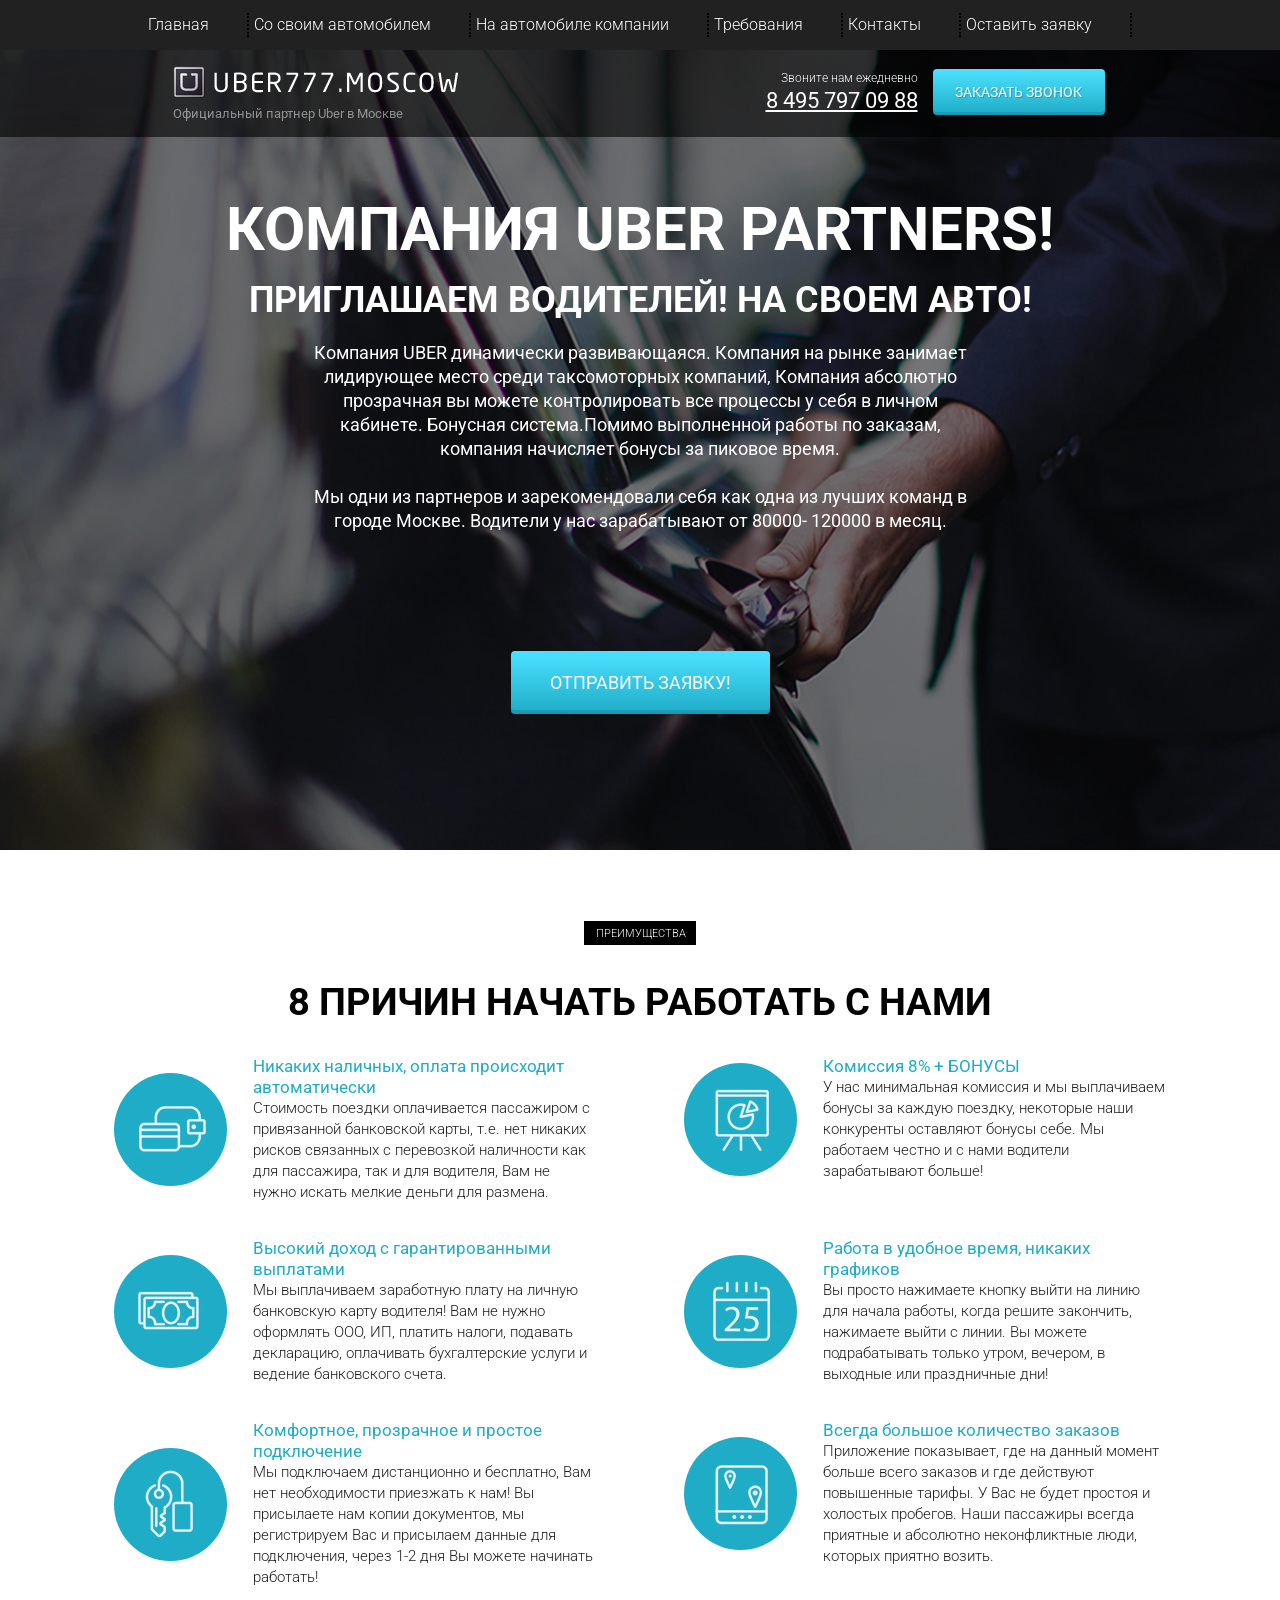
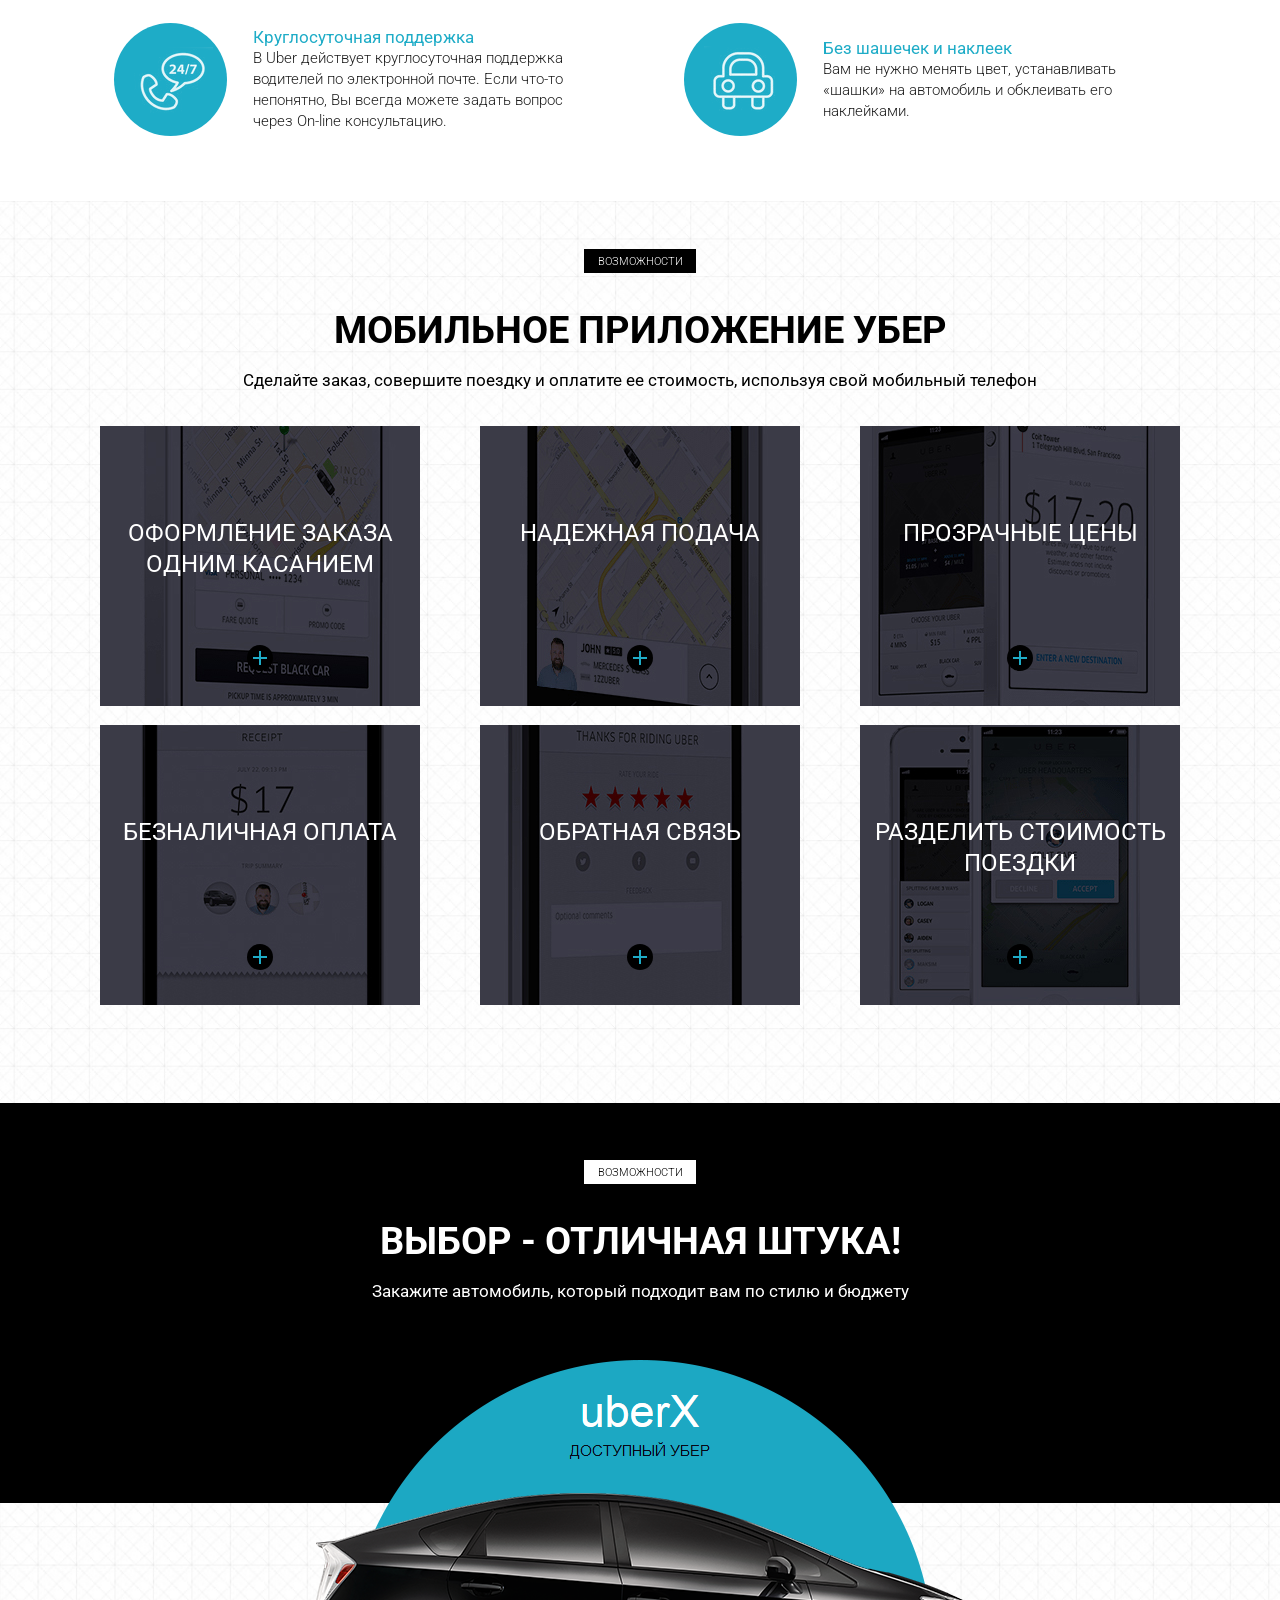
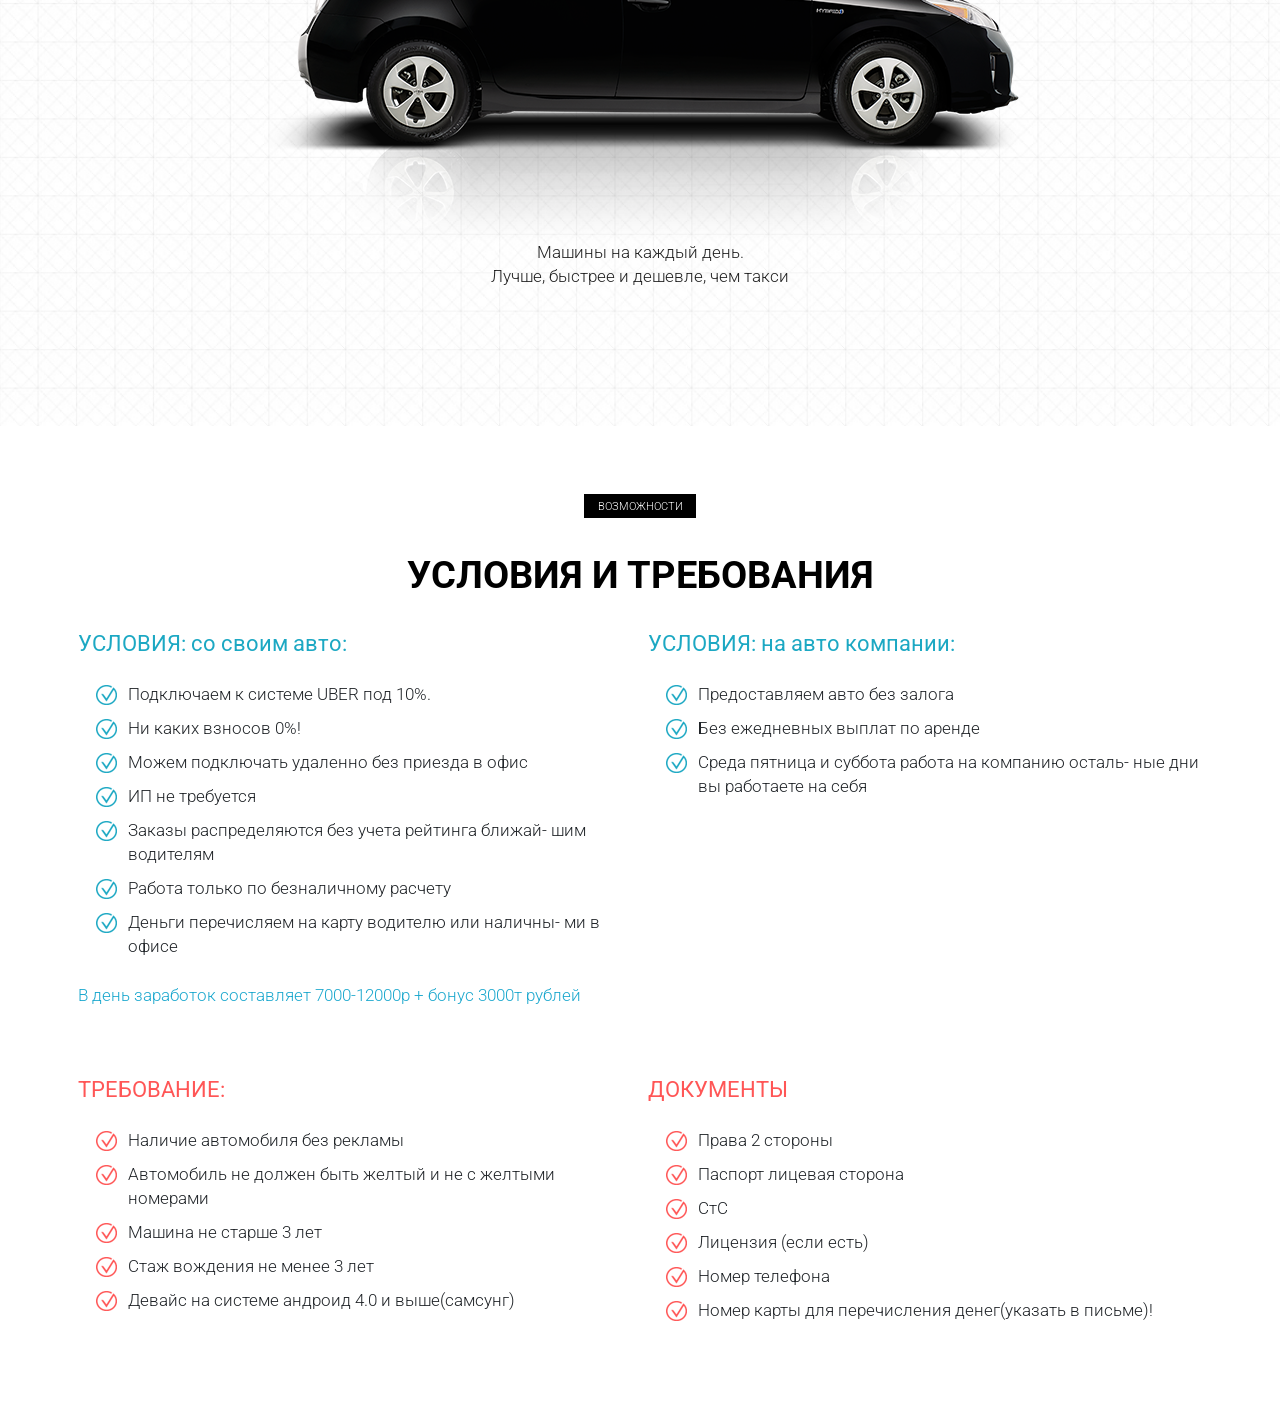
==== commit 15ef7540: "section chek list & buttons" ====
--- a/src/index.html
+++ b/src/index.html
@@ -254,56 +254,31 @@
               <div class="mobile__item_subtitle">
                 оформление заказа одним касанием
               </div>
-              <div class="mobile__item__plus">
-                <img
-                  src="icons/section_mobile-app/mobile_plus.png"
-                  alt="plus"
-                />
-              </div>
+              <div class="mobile__item__plus"></div>
             </div>
           </div>
           <div class="col-md-4">
             <div class="mobile__item mobile__item_2">
               <div class="mobile__item_subtitle">надежная подача</div>
-              <div class="mobile__item__plus">
-                <img
-                  src="icons/section_mobile-app/mobile_plus.png"
-                  alt="plus"
-                />
-              </div>
+              <div class="mobile__item__plus"></div>
             </div>
           </div>
           <div class="col-md-4">
             <div class="mobile__item mobile__item_3">
               <div class="mobile__item_subtitle">прозрачные цены</div>
-              <div class="mobile__item__plus">
-                <img
-                  src="icons/section_mobile-app/mobile_plus.png"
-                  alt="plus"
-                />
-              </div>
+              <div class="mobile__item__plus"></div>
             </div>
           </div>
           <div class="col-md-4">
             <div class="mobile__item mobile__item_4">
               <div class="mobile__item_subtitle">безналичная оплата</div>
-              <div class="mobile__item__plus">
-                <img
-                  src="icons/section_mobile-app/mobile_plus.png"
-                  alt="plus"
-                />
-              </div>
+              <div class="mobile__item__plus"></div>
             </div>
           </div>
           <div class="col-md-4">
             <div class="mobile__item mobile__item_5">
               <div class="mobile__item_subtitle">обратная связь</div>
-              <div class="mobile__item__plus">
-                <img
-                  src="icons/section_mobile-app/mobile_plus.png"
-                  alt="plus"
-                />
-              </div>
+              <div class="mobile__item__plus"></div>
             </div>
           </div>
           <div class="col-md-4">
@@ -311,12 +286,7 @@
               <div class="mobile__item_subtitle">
                 разделить стоимость поездки
               </div>
-              <div class="mobile__item__plus">
-                <img
-                  src="icons/section_mobile-app/mobile_plus.png"
-                  alt="plus"
-                />
-              </div>
+              <div class="mobile__item__plus"></div>
             </div>
           </div>
         </div>
@@ -343,5 +313,75 @@
         </div>
       </div>
     </section>
+
+    <section class="require">
+      <div class="container">
+        <div class="label">Возможности</div>
+        <div class="title">условия и требования</div>
+        <div class="row">
+          <div class="col-md-6">
+            <div class="require__block">
+              <div class="require__title">УСЛОВИЯ: со своим авто:</div>
+              <ul class="require__list">
+                <li>Подключаем к системе UBER под 10%.</li>
+                <li>Ни каких взносов 0%!</li>
+                <li>Можем подключать удаленно без приезда в офис</li>
+                <li>ИП не требуется</li>
+                <li>
+                  Заказы распределяются без учета рейтинга ближай- шим водителям
+                </li>
+                <li>Работа только по безналичному расчету</li>
+                <li>
+                  Деньги перечисляем на карту водителю или наличны- ми в офисе
+                </li>
+              </ul>
+              <div class="require__descr">
+                В день заработок составляет 7000-12000р + бонус 3000т рублей
+              </div>
+            </div>
+          </div>
+          <div class="col-md-6">
+            <div class="require__block">
+              <div class="require__title">УСЛОВИЯ: на авто компании:</div>
+              <ul class="require__list">
+                <li>Предоставляем авто без залога</li>
+                <li>Без ежедневных выплат по аренде</li>
+                <li>
+                  Среда пятница и суббота работа на компанию осталь- ные дни вы
+                  работаете на себя
+                </li>
+              </ul>
+            </div>
+          </div>
+          <div class="col-md-6">
+            <div class="require__block require__block__nbm warning">
+              <div class="require__title">ТРЕБОВАНИЕ:</div>
+              <ul class="require__list">
+                <li>Наличие автомобиля без рекламы</li>
+                <li>
+                  Автомобиль не должен быть желтый и не с желтыми номерами
+                </li>
+                <li>Машина не старше 3 лет</li>
+                <li>Стаж вождения не менее 3 лет</li>
+                <li>Девайс на системе андроид 4.0 и выше(самсунг)</li>
+              </ul>
+            </div>
+          </div>
+          <div class="col-md-6">
+            <div class="require__block require__block__nbm warning">
+              <div class="require__title">ДОКУМЕНТЫ</div>
+              <ul class="require__list">
+                <li>Права 2 стороны</li>
+                <li>Паспорт лицевая сторона</li>
+                <li>СтС</li>
+                <li>Лицензия (если есть)</li>
+                <li>Номер телефона</li>
+                <li>Номер карты для перечисления денег(указать в письме)!</li>
+              </ul>
+            </div>
+          </div>
+        </div>
+      </div>
+    </section>
   </body>
 </html>
--- a/src/css/style.min.css
+++ b/src/css/style.min.css
@@ -1,2 +1,2 @@
-*{font-family:"Roboto", sans-serif}html{font-size:62.5%}body{font-size:1.6rem}header{position:relative}nav{height:5rem;background:#212121}.menu{display:-webkit-box;display:-ms-flexbox;display:flex;-webkit-box-pack:justify;-ms-flex-pack:justify;justify-content:space-between;padding:1.3rem 7rem;margin:0;list-style-type:none}.menu .menu__link{color:#fff;font-style:1.5rem;font-weight:300;text-decoration:none}.menu .menu__item{border-right:0.2rem dotted black;padding-right:3.8rem}.subheader{position:absolute;width:100%;height:8.7rem;background-color:rgba(0,0,0,0.6)}.subheader .subheader__logo{display:block;max-width:100%;margin-top:1.6rem}.subheader .subheader__official{opacity:0.5;color:#ffffff;font-size:1.3rem;font-weight:400;margin-top:0.6rem}.subheader .subheader__call{color:#ffffff;font-size:1.2rem;font-weight:300;margin-top:1.9rem;text-align:right}.subheader .subheader__phone{display:block;margin-top:0.8rem;color:#ffffff;font-size:2.2rem;font-weight:400;text-transform:uppercase;text-align:right;line-height:1.2rem}.subheader .subheader__btn{margin-top:1.9rem;width:17.2rem;height:4.6rem;-webkit-box-shadow:inset 0rem -0.3rem 0rem rgba(0,0,0,0.12);box-shadow:inset 0rem -0.3rem 0rem rgba(0,0,0,0.12);border:none;border-radius:0.4rem;background-image:-webkit-gradient(linear, left bottom, left top, from(#1eacc7), to(#4ce2ff));background-image:linear-gradient(to top, #1eacc7 0%, #4ce2ff 100%);text-shadow:0.1rem 0.1rem 0 rgba(0,0,0,0.21);color:#ffffff;font-size:1.4rem;font-weight:400;text-transform:uppercase}.description{display:-webkit-box;display:-ms-flexbox;display:flex;-webkit-box-orient:vertical;-webkit-box-direction:normal;-ms-flex-direction:column;flex-direction:column;-webkit-box-pack:center;-ms-flex-pack:center;justify-content:center;-webkit-box-align:center;-ms-flex-align:center;align-items:center}.promo{min-height:80rem;background:url(../images/main-bg.jpg) center center/cover no-repeat;padding:15rem 0 13.5rem 0}.promo .promo__header{color:#ffffff;font-weight:700;text-transform:uppercase;font-size:6rem;line-height:6rem;margin:0;text-align:center}.promo .promo__subheader{color:#ffffff;font-weight:700;text-transform:uppercase;font-size:3.6rem;line-height:3.6rem;margin:0;margin-top:2.2rem;text-align:center}.promo .promo__descr{color:#ffffff;font-size:1.8rem;font-weight:400;line-height:2.4rem;text-align:center;margin-top:2.3rem;width:60%}.promo .promo__btn{display:block;margin:11.8rem auto 0 auto;width:25.9rem;height:6.3rem;-webkit-box-shadow:inset 0rem -0.4rem 0rem rgba(0,0,0,0.12);box-shadow:inset 0rem -0.4rem 0rem rgba(0,0,0,0.12);border:none;background-image:-webkit-gradient(linear, left bottom, left top, from(#1eacc7), to(#4ce2ff));background-image:linear-gradient(0deg, #1eacc7 0%, #4ce2ff 100%);border-radius:0.4rem;color:#ffffff;font-size:1.8rem;font-weight:400;text-transform:uppercase}.reasons{padding:7.1rem 0 6.5rem 0}.label{position:relative;margin:0 auto;height:24px;width:112px;padding:5px 12px;background-color:#000;color:#ffffff;font-size:11px;font-weight:300;text-transform:uppercase;text-align:center;z-index:2}.label__white{background-color:#fff;color:#030303}.subtitle{position:relative;margin-top:19px;color:#ffffff;font-size:17px;font-weight:400;text-align:center;z-index:2}.subtitle_white{color:#fff}.title{position:relative;margin-bottom:0;margin-top:38px;color:#ffffff;font-size:38px;line-height:38px;font-weight:700;text-transform:uppercase;text-align:center;z-index:2}.title_white{color:#fff}.reasons .reasons__block{display:-webkit-box;display:-ms-flexbox;display:flex;-webkit-box-pack:center;-ms-flex-pack:center;justify-content:center;-webkit-box-align:center;-ms-flex-align:center;align-items:center;margin-top:3.5rem}.reasons .reasons__block .reasons__round{display:-webkit-box;display:-ms-flexbox;display:flex;-webkit-box-pack:center;-ms-flex-pack:center;justify-content:center;-webkit-box-align:center;-ms-flex-align:center;align-items:center;margin-right:2.6rem;width:11.3rem;height:11.3rem;background-color:#1eacc7;border-radius:100%}.reasons .reasons__block .reasons__descr{width:34.3rem}.reasons .reasons__block .reasons__descr .reasons__subtitle{line-height:2.1rem;color:#1eacc7;font-size:1.7rem;font-weight:400}.reasons .reasons__block .reasons__descr .reasons__text{color:#202020;font-size:1.5rem;font-weight:300;line-height:2.1rem}.mobile{min-height:86.4rem;padding:4.8rem 0 7.9rem 0;background:url("../icons/section_mobile-app/mobile_bg.png") center center/cover no-repeat}.mobile .row{margin-top:3.2rem}.mobile__item{position:relative;width:32rem;height:28rem;margin:0 auto;margin-bottom:1.9rem;padding-top:9.2rem}.mobile__item_1{background:url("../icons/section_mobile-app/card_1.jpg") center center/cover no-repeat}.mobile__item_2{background:url("../icons/section_mobile-app/card_2.jpg") center center/cover no-repeat}.mobile__item_3{background:url("../icons/section_mobile-app/card_3.jpg") center center/cover no-repeat}.mobile__item_4{background:url("../icons/section_mobile-app/card_4.jpg") center center/cover no-repeat}.mobile__item_5{background:url("../icons/section_mobile-app/card_5.jpg") center center/cover no-repeat}.mobile__item_6{background:url("../icons/section_mobile-app/card_6.jpg") center center/cover no-repeat}.mobile__item_subtitle{color:#ffffff;font-size:2.4rem;font-weight:400;line-height:3.1rem;text-transform:uppercase;text-align:center}.mobile__item__plus{display:-webkit-box;display:-ms-flexbox;display:flex;-webkit-box-pack:center;-ms-flex-pack:center;justify-content:center;-webkit-box-align:center;-ms-flex-align:center;align-items:center;position:absolute;bottom:3.5rem;left:50%;-webkit-transform:translateX(-50%);transform:translateX(-50%);width:2.6rem;height:2.6rem;background-color:#000000;margin:0 auto;border-radius:100%;padding:0.6rem;cursor:pointer}.choice{position:relative;min-height:895px;padding:57px 0 138px 0;background:url("../icons/section_car/car_bg.png") center center/cover no-repeat}.choice__img{position:relative;display:block;margin:56px auto 0 auto;z-index:2}.choice__descr{text-align:center;color:#222222;font-size:17px;font-weight:300;line-height:24px}.choice .black{position:absolute;top:0;left:0;height:499px;width:100%;background-color:#000;z-index:1}
+*{font-family:"Roboto", sans-serif}html{font-size:62.5%}body{font-size:1.6rem}header{position:relative}nav{height:5rem;background:#212121}.menu{display:-webkit-box;display:-ms-flexbox;display:flex;-webkit-box-pack:justify;-ms-flex-pack:justify;justify-content:space-between;padding:1.3rem 7rem;margin:0;list-style-type:none}.menu__link{color:#fff;font-style:1.5rem;font-weight:300;text-decoration:none}.menu__item{border-right:0.2rem dotted black;padding-right:3.8rem}.subheader{position:absolute;width:100%;height:8.7rem;background-color:rgba(0,0,0,0.6)}.subheader__logo{display:block;max-width:100%;margin-top:1.6rem}.subheader__official{opacity:0.5;color:#ffffff;font-size:1.3rem;font-weight:400;margin-top:0.6rem}.subheader__call{color:#ffffff;font-size:1.2rem;font-weight:300;margin-top:1.9rem;text-align:right}.subheader__phone{display:block;margin-top:0.8rem;color:#ffffff;font-size:2.2rem;font-weight:400;text-transform:uppercase;text-align:right;line-height:1.2rem}.subheader__btn{margin-top:1.9rem;width:17.2rem;height:4.6rem;-webkit-box-shadow:inset 0rem -0.3rem 0rem rgba(0,0,0,0.12);box-shadow:inset 0rem -0.3rem 0rem rgba(0,0,0,0.12);border:none;border-radius:0.4rem;background-image:-webkit-gradient(linear, left bottom, left top, from(#1eacc7), to(#4ce2ff));background-image:linear-gradient(to top, #1eacc7 0%, #4ce2ff 100%);text-shadow:0.1rem 0.1rem 0 rgba(0,0,0,0.21);color:#ffffff;font-size:1.4rem;font-weight:400;text-transform:uppercase}.subheader__btn:hover{background-image:none;background-color:#1eacc7}.description{display:-webkit-box;display:-ms-flexbox;display:flex;-webkit-box-orient:vertical;-webkit-box-direction:normal;-ms-flex-direction:column;flex-direction:column;-webkit-box-pack:center;-ms-flex-pack:center;justify-content:center;-webkit-box-align:center;-ms-flex-align:center;align-items:center}.promo{min-height:80rem;background:url(../images/main-bg.jpg) center center/cover no-repeat;padding:15rem 0 13.5rem 0}.promo__header{color:#ffffff;font-weight:700;text-transform:uppercase;font-size:6rem;line-height:6rem;margin:0;text-align:center}.promo__subheader{color:#ffffff;font-weight:700;text-transform:uppercase;font-size:3.6rem;line-height:3.6rem;margin:0;margin-top:2.2rem;text-align:center}.promo__descr{color:#ffffff;font-size:1.8rem;font-weight:400;line-height:2.4rem;text-align:center;margin-top:2.3rem;width:60%}.promo__btn{display:block;margin:11.8rem auto 0 auto;width:25.9rem;height:6.3rem;-webkit-box-shadow:inset 0rem -0.4rem 0rem rgba(0,0,0,0.12);box-shadow:inset 0rem -0.4rem 0rem rgba(0,0,0,0.12);border:none;background-image:-webkit-gradient(linear, left bottom, left top, from(#1eacc7), to(#4ce2ff));background-image:linear-gradient(0deg, #1eacc7 0%, #4ce2ff 100%);border-radius:0.4rem;color:#ffffff;font-size:1.8rem;font-weight:400;text-transform:uppercase}.promo__btn:hover{background-image:none;background-color:#1eacc7}.reasons{padding:7.1rem 0 6.5rem 0}.label{position:relative;margin:0 auto;height:24px;width:112px;padding:5px 12px;background-color:#000;color:#ffffff;font-size:11px;font-weight:300;text-transform:uppercase;text-align:center;z-index:2}.label__white{background-color:#fff;color:#030303}.subtitle{position:relative;margin-top:19px;color:#000;font-size:17px;font-weight:400;text-align:center;z-index:2}.subtitle__white{color:#fff}.title{position:relative;margin-bottom:0;margin-top:38px;color:#000;font-size:38px;line-height:38px;font-weight:700;text-transform:uppercase;text-align:center;z-index:2}.title__white{color:#fff}.reasons .reasons__block{display:-webkit-box;display:-ms-flexbox;display:flex;-webkit-box-pack:center;-ms-flex-pack:center;justify-content:center;-webkit-box-align:center;-ms-flex-align:center;align-items:center;margin-top:3.5rem}.reasons .reasons__block .reasons__round{display:-webkit-box;display:-ms-flexbox;display:flex;-webkit-box-pack:center;-ms-flex-pack:center;justify-content:center;-webkit-box-align:center;-ms-flex-align:center;align-items:center;margin-right:2.6rem;width:11.3rem;height:11.3rem;background-color:#1eacc7;border-radius:100%}.reasons .reasons__block .reasons__descr{width:34.3rem}.reasons .reasons__block .reasons__descr .reasons__subtitle{line-height:2.1rem;color:#1eacc7;font-size:1.7rem;font-weight:400}.reasons .reasons__block .reasons__descr .reasons__text{color:#202020;font-size:1.5rem;font-weight:300;line-height:2.1rem}.mobile{min-height:86.4rem;padding:4.8rem 0 7.9rem 0;background:url("../icons/section_mobile-app/mobile_bg.png") center center/cover no-repeat}.mobile .row{margin-top:3.2rem}.mobile__item{position:relative;width:32rem;height:28rem;margin:0 auto;margin-bottom:1.9rem;padding-top:9.2rem}.mobile__item_1{background:url("../icons/section_mobile-app/card_1.jpg") center center/cover no-repeat}.mobile__item_2{background:url("../icons/section_mobile-app/card_2.jpg") center center/cover no-repeat}.mobile__item_3{background:url("../icons/section_mobile-app/card_3.jpg") center center/cover no-repeat}.mobile__item_4{background:url("../icons/section_mobile-app/card_4.jpg") center center/cover no-repeat}.mobile__item_5{background:url("../icons/section_mobile-app/card_5.jpg") center center/cover no-repeat}.mobile__item_6{background:url("../icons/section_mobile-app/card_6.jpg") center center/cover no-repeat}.mobile__item_subtitle{color:#ffffff;font-size:2.4rem;font-weight:400;line-height:3.1rem;text-transform:uppercase;text-align:center}.mobile__item__plus{display:-webkit-box;display:-ms-flexbox;display:flex;-webkit-box-pack:center;-ms-flex-pack:center;justify-content:center;-webkit-box-align:center;-ms-flex-align:center;align-items:center;position:absolute;bottom:3.5rem;left:50%;-webkit-transform:translateX(-50%);transform:translateX(-50%);width:2.6rem;height:2.6rem;background-color:#000000;margin:0 auto;border-radius:100%;padding:0.6rem;cursor:pointer}.mobile__item__plus::before{content:'';display:block;width:1.4rem;height:0.2rem;background-color:#1eacc7;-webkit-transition:0.3s all;transition:0.3s all}.mobile__item__plus::after{position:absolute;left:50%;-webkit-transform:translateX(-50%);transform:translateX(-50%);content:'';display:block;width:0.2rem;height:1.4rem;background-color:#1eacc7;-webkit-transition:0.3s all;transition:0.3s all}.mobile__item__plus:hover::before,.mobile__item__plus:hover::after{background-color:#ff5656}.choice{position:relative;min-height:895px;padding:57px 0 138px 0;background:url("../icons/section_mobile-app/mobile_bg.png") center center/cover no-repeat}.choice__img{position:relative;display:block;margin:56px auto 0 auto;z-index:2}.choice__descr{text-align:center;color:#222222;font-size:17px;font-weight:300;line-height:24px}.choice .black{position:absolute;top:0;left:0;height:40rem;width:100%;background-color:#000;z-index:1}.require{padding:6.8rem 0 8.4rem 0}.require__block{margin:3.3rem 0}.require__block__nbm{margin-bottom:0rem}.require__title{color:#1ca8c3;font-size:2.2rem;font-weight:400}.require__list{list-style-type:none;padding-left:5rem;margin-top:2.2rem}.require__list li{position:relative;font-size:1.7rem;font-weight:300;line-height:2.4rem;margin-bottom:1rem}.require__list li::before{content:'';display:block;position:absolute;left:-3.2rem;top:0.3rem;width:2.1rem;height:2rem;background:url(../icons/check_blue.png) center center/cover no-repeat}.require__descr{margin-top:2.5rem;font-size:1.7rem;font-weight:300;line-height:2.4rem;color:#1ca8ce}.require .warning .require__title{color:#ff5656}.require .warning .require__list li::before{background:url(../icons/check_red.png) center center/cover no-repeat}
 /*# sourceMappingURL=style.min.css.map */
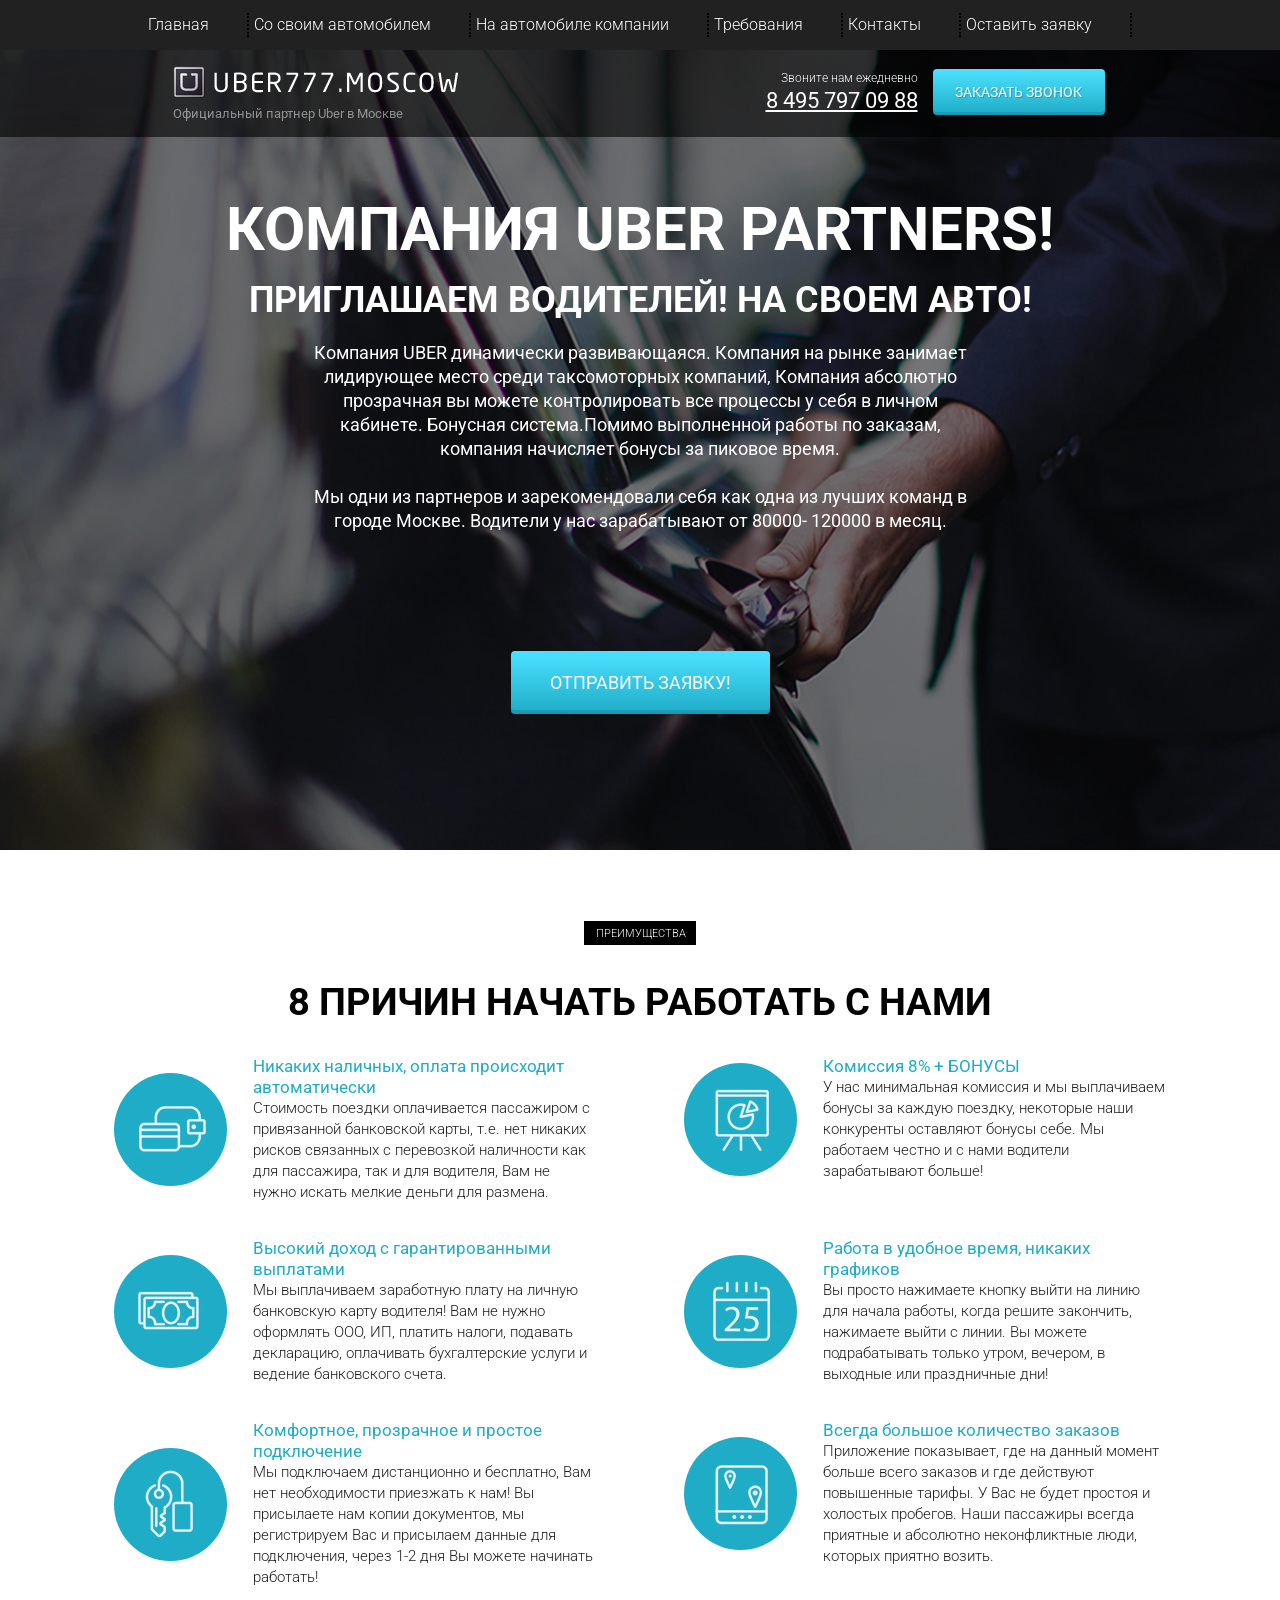
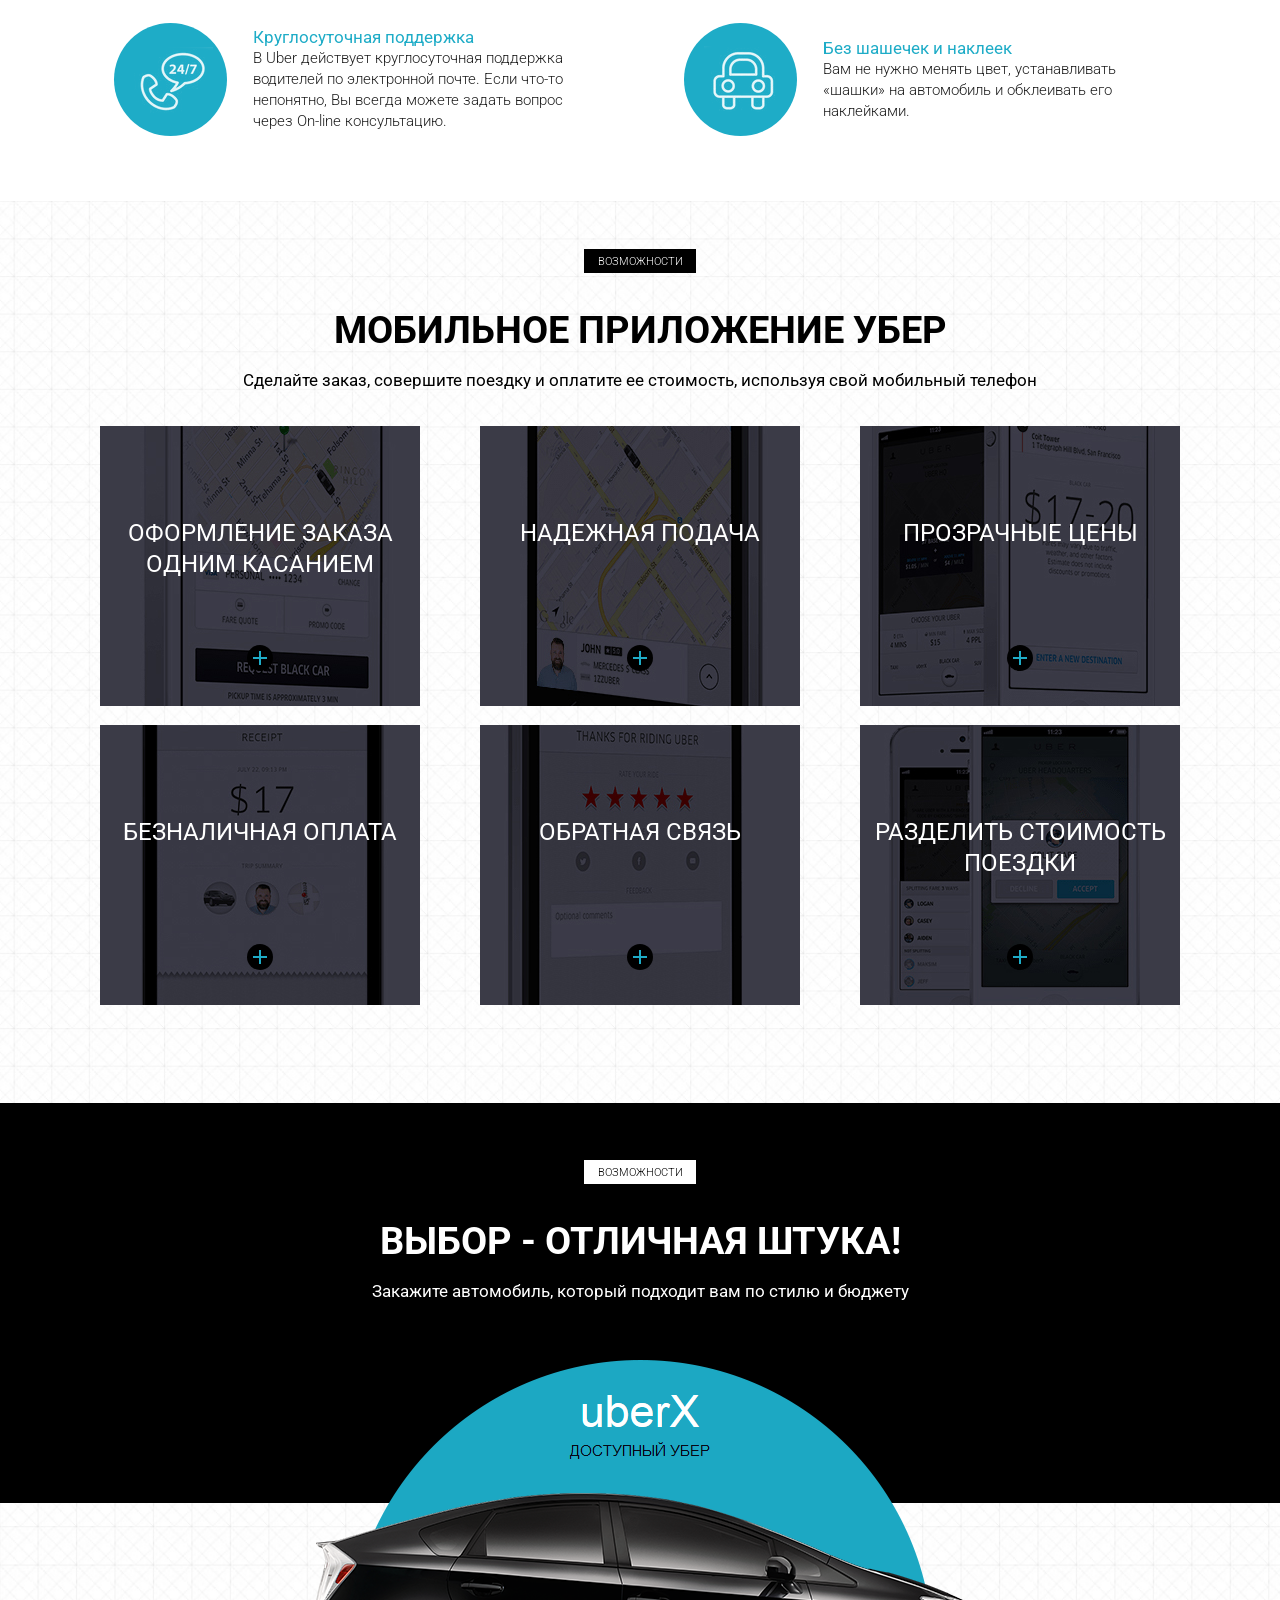
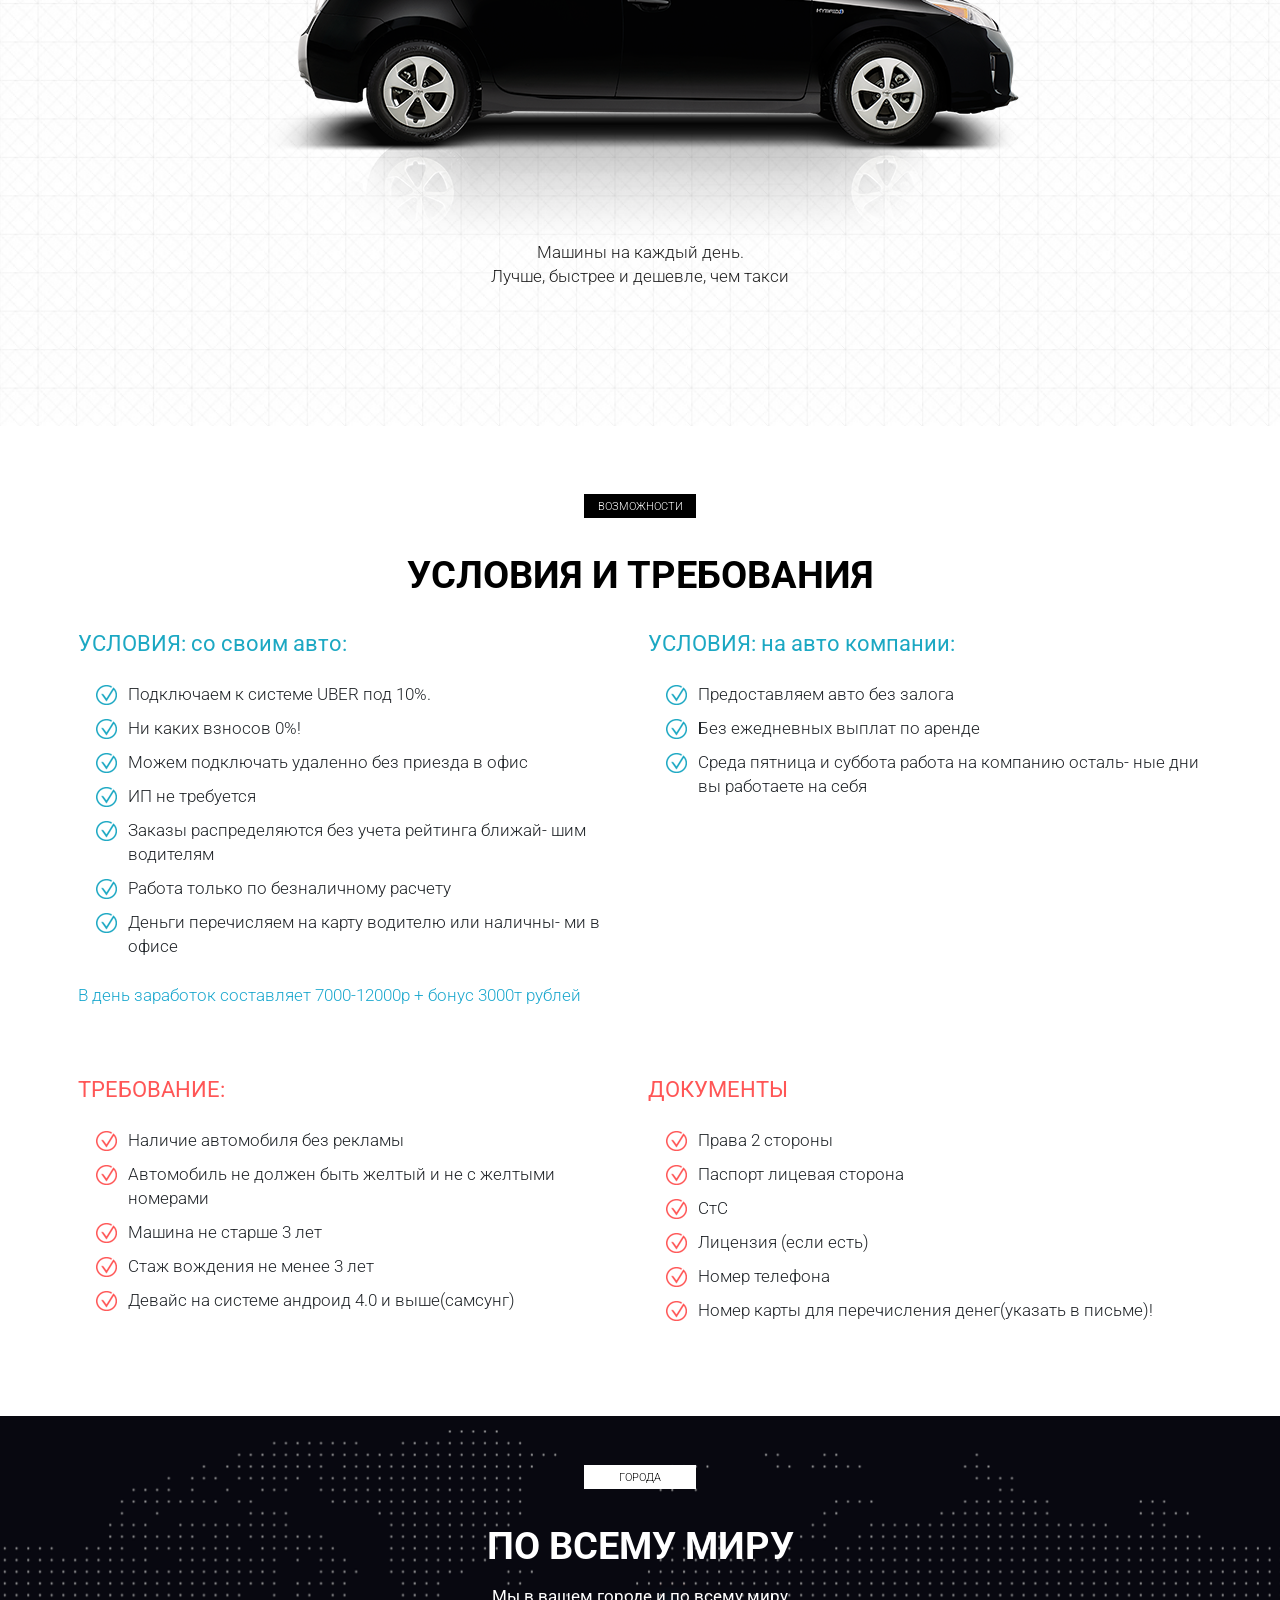
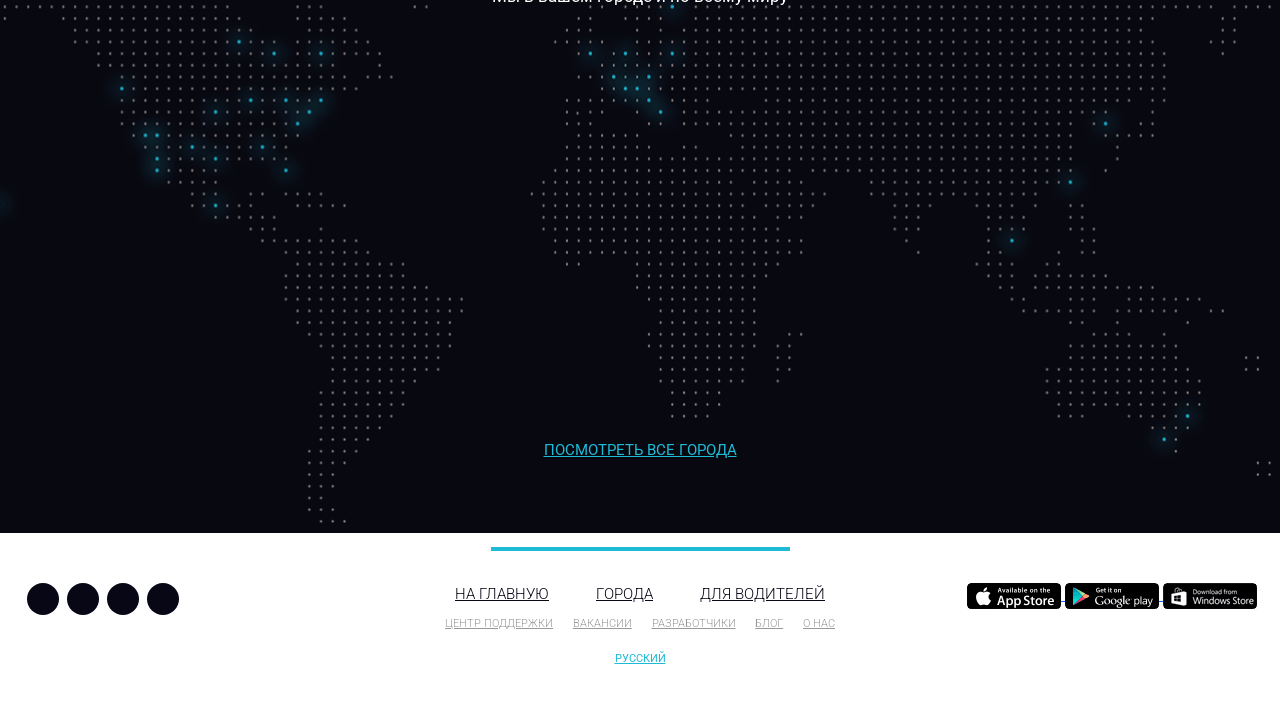
==== commit 4ccd2bc7: "final world section" ====
--- a/src/index.html
+++ b/src/index.html
@@ -383,5 +383,73 @@
         </div>
       </div>
     </section>
+
+    <section class="world">
+      <div class="container">
+        <div class="label label__white label__min">города</div>
+        <h2 class="title title__white">По всему миру</h2>
+        <div class="subtitle subtitle__white">
+          Мы в вашем городе и по всему миру
+        </div>
+
+        <a href="#" class="world__link">посмотреть все города</a>
+      </div>
+    </section>
+
+    <footer>
+      <div class="footer__divider"></div>
+      <div class="footer__wrapper">
+        <!-- Если не оборачивать каждый блок в обертку - получится криво -->
+        <div>
+          <div class="footer__social">
+            <a href="#" class="footer__social__item">
+              <i class="fab fa-facebook-f"></i>
+            </a>
+            <a href="#" class="footer__social__item">
+              <i class="fab fa-twitter"></i>
+            </a>
+            <a href="#" class="footer__social__item">
+              <i class="fab fa-linkedin"></i>
+            </a>
+            <a href="#" class="footer__social__item">
+              <i class="fab fa-instagram"></i>
+            </a>
+          </div>
+        </div>
+        <div>
+          <div class="footer__links">
+            <div class="footer__links__main">
+              <a href="#">на главную</a>
+              <a href="#">города</a>
+              <a href="#">для водителей</a>
+            </div>
+            <div class="footer__links__sub">
+              <a href="#">центр поддержки</a>
+              <a href="#">вакансии</a>
+              <a href="#">разработчики</a>
+              <a href="#">блог</a>
+              <a href="#">о нас</a>
+            </div>
+            <a href="#" class="footer__links__lang">Русский</a>
+          </div>
+        </div>
+        <div>
+          <div class="footer__mobile">
+            <a href="#">
+              <img src="icons/footer_stors/app_store.png" alt="App Store" />
+            </a>
+            <a href="#">
+              <img src="icons/footer_stors/google_play.png" alt="Google play" />
+            </a>
+            <a href="#">
+              <img
+                src="icons/footer_stors/windows_store.png"
+                alt="Windows store"
+              />
+            </a>
+          </div>
+        </div>
+      </div>
+    </footer>
   </body>
 </html>
--- a/src/css/style.min.css
+++ b/src/css/style.min.css
@@ -1,2 +1,2 @@
-*{font-family:"Roboto", sans-serif}html{font-size:62.5%}body{font-size:1.6rem}header{position:relative}nav{height:5rem;background:#212121}.menu{display:-webkit-box;display:-ms-flexbox;display:flex;-webkit-box-pack:justify;-ms-flex-pack:justify;justify-content:space-between;padding:1.3rem 7rem;margin:0;list-style-type:none}.menu__link{color:#fff;font-style:1.5rem;font-weight:300;text-decoration:none}.menu__item{border-right:0.2rem dotted black;padding-right:3.8rem}.subheader{position:absolute;width:100%;height:8.7rem;background-color:rgba(0,0,0,0.6)}.subheader__logo{display:block;max-width:100%;margin-top:1.6rem}.subheader__official{opacity:0.5;color:#ffffff;font-size:1.3rem;font-weight:400;margin-top:0.6rem}.subheader__call{color:#ffffff;font-size:1.2rem;font-weight:300;margin-top:1.9rem;text-align:right}.subheader__phone{display:block;margin-top:0.8rem;color:#ffffff;font-size:2.2rem;font-weight:400;text-transform:uppercase;text-align:right;line-height:1.2rem}.subheader__btn{margin-top:1.9rem;width:17.2rem;height:4.6rem;-webkit-box-shadow:inset 0rem -0.3rem 0rem rgba(0,0,0,0.12);box-shadow:inset 0rem -0.3rem 0rem rgba(0,0,0,0.12);border:none;border-radius:0.4rem;background-image:-webkit-gradient(linear, left bottom, left top, from(#1eacc7), to(#4ce2ff));background-image:linear-gradient(to top, #1eacc7 0%, #4ce2ff 100%);text-shadow:0.1rem 0.1rem 0 rgba(0,0,0,0.21);color:#ffffff;font-size:1.4rem;font-weight:400;text-transform:uppercase}.subheader__btn:hover{background-image:none;background-color:#1eacc7}.description{display:-webkit-box;display:-ms-flexbox;display:flex;-webkit-box-orient:vertical;-webkit-box-direction:normal;-ms-flex-direction:column;flex-direction:column;-webkit-box-pack:center;-ms-flex-pack:center;justify-content:center;-webkit-box-align:center;-ms-flex-align:center;align-items:center}.promo{min-height:80rem;background:url(../images/main-bg.jpg) center center/cover no-repeat;padding:15rem 0 13.5rem 0}.promo__header{color:#ffffff;font-weight:700;text-transform:uppercase;font-size:6rem;line-height:6rem;margin:0;text-align:center}.promo__subheader{color:#ffffff;font-weight:700;text-transform:uppercase;font-size:3.6rem;line-height:3.6rem;margin:0;margin-top:2.2rem;text-align:center}.promo__descr{color:#ffffff;font-size:1.8rem;font-weight:400;line-height:2.4rem;text-align:center;margin-top:2.3rem;width:60%}.promo__btn{display:block;margin:11.8rem auto 0 auto;width:25.9rem;height:6.3rem;-webkit-box-shadow:inset 0rem -0.4rem 0rem rgba(0,0,0,0.12);box-shadow:inset 0rem -0.4rem 0rem rgba(0,0,0,0.12);border:none;background-image:-webkit-gradient(linear, left bottom, left top, from(#1eacc7), to(#4ce2ff));background-image:linear-gradient(0deg, #1eacc7 0%, #4ce2ff 100%);border-radius:0.4rem;color:#ffffff;font-size:1.8rem;font-weight:400;text-transform:uppercase}.promo__btn:hover{background-image:none;background-color:#1eacc7}.reasons{padding:7.1rem 0 6.5rem 0}.label{position:relative;margin:0 auto;height:24px;width:112px;padding:5px 12px;background-color:#000;color:#ffffff;font-size:11px;font-weight:300;text-transform:uppercase;text-align:center;z-index:2}.label__white{background-color:#fff;color:#030303}.subtitle{position:relative;margin-top:19px;color:#000;font-size:17px;font-weight:400;text-align:center;z-index:2}.subtitle__white{color:#fff}.title{position:relative;margin-bottom:0;margin-top:38px;color:#000;font-size:38px;line-height:38px;font-weight:700;text-transform:uppercase;text-align:center;z-index:2}.title__white{color:#fff}.reasons .reasons__block{display:-webkit-box;display:-ms-flexbox;display:flex;-webkit-box-pack:center;-ms-flex-pack:center;justify-content:center;-webkit-box-align:center;-ms-flex-align:center;align-items:center;margin-top:3.5rem}.reasons .reasons__block .reasons__round{display:-webkit-box;display:-ms-flexbox;display:flex;-webkit-box-pack:center;-ms-flex-pack:center;justify-content:center;-webkit-box-align:center;-ms-flex-align:center;align-items:center;margin-right:2.6rem;width:11.3rem;height:11.3rem;background-color:#1eacc7;border-radius:100%}.reasons .reasons__block .reasons__descr{width:34.3rem}.reasons .reasons__block .reasons__descr .reasons__subtitle{line-height:2.1rem;color:#1eacc7;font-size:1.7rem;font-weight:400}.reasons .reasons__block .reasons__descr .reasons__text{color:#202020;font-size:1.5rem;font-weight:300;line-height:2.1rem}.mobile{min-height:86.4rem;padding:4.8rem 0 7.9rem 0;background:url("../icons/section_mobile-app/mobile_bg.png") center center/cover no-repeat}.mobile .row{margin-top:3.2rem}.mobile__item{position:relative;width:32rem;height:28rem;margin:0 auto;margin-bottom:1.9rem;padding-top:9.2rem}.mobile__item_1{background:url("../icons/section_mobile-app/card_1.jpg") center center/cover no-repeat}.mobile__item_2{background:url("../icons/section_mobile-app/card_2.jpg") center center/cover no-repeat}.mobile__item_3{background:url("../icons/section_mobile-app/card_3.jpg") center center/cover no-repeat}.mobile__item_4{background:url("../icons/section_mobile-app/card_4.jpg") center center/cover no-repeat}.mobile__item_5{background:url("../icons/section_mobile-app/card_5.jpg") center center/cover no-repeat}.mobile__item_6{background:url("../icons/section_mobile-app/card_6.jpg") center center/cover no-repeat}.mobile__item_subtitle{color:#ffffff;font-size:2.4rem;font-weight:400;line-height:3.1rem;text-transform:uppercase;text-align:center}.mobile__item__plus{display:-webkit-box;display:-ms-flexbox;display:flex;-webkit-box-pack:center;-ms-flex-pack:center;justify-content:center;-webkit-box-align:center;-ms-flex-align:center;align-items:center;position:absolute;bottom:3.5rem;left:50%;-webkit-transform:translateX(-50%);transform:translateX(-50%);width:2.6rem;height:2.6rem;background-color:#000000;margin:0 auto;border-radius:100%;padding:0.6rem;cursor:pointer}.mobile__item__plus::before{content:'';display:block;width:1.4rem;height:0.2rem;background-color:#1eacc7;-webkit-transition:0.3s all;transition:0.3s all}.mobile__item__plus::after{position:absolute;left:50%;-webkit-transform:translateX(-50%);transform:translateX(-50%);content:'';display:block;width:0.2rem;height:1.4rem;background-color:#1eacc7;-webkit-transition:0.3s all;transition:0.3s all}.mobile__item__plus:hover::before,.mobile__item__plus:hover::after{background-color:#ff5656}.choice{position:relative;min-height:895px;padding:57px 0 138px 0;background:url("../icons/section_mobile-app/mobile_bg.png") center center/cover no-repeat}.choice__img{position:relative;display:block;margin:56px auto 0 auto;z-index:2}.choice__descr{text-align:center;color:#222222;font-size:17px;font-weight:300;line-height:24px}.choice .black{position:absolute;top:0;left:0;height:40rem;width:100%;background-color:#000;z-index:1}.require{padding:6.8rem 0 8.4rem 0}.require__block{margin:3.3rem 0}.require__block__nbm{margin-bottom:0rem}.require__title{color:#1ca8c3;font-size:2.2rem;font-weight:400}.require__list{list-style-type:none;padding-left:5rem;margin-top:2.2rem}.require__list li{position:relative;font-size:1.7rem;font-weight:300;line-height:2.4rem;margin-bottom:1rem}.require__list li::before{content:'';display:block;position:absolute;left:-3.2rem;top:0.3rem;width:2.1rem;height:2rem;background:url(../icons/check_blue.png) center center/cover no-repeat}.require__descr{margin-top:2.5rem;font-size:1.7rem;font-weight:300;line-height:2.4rem;color:#1ca8ce}.require .warning .require__title{color:#ff5656}.require .warning .require__list li::before{background:url(../icons/check_red.png) center center/cover no-repeat}
+*{font-family:"Roboto", sans-serif}html{font-size:62.5%}body{font-size:1.6rem}header{position:relative}nav{height:5rem;background:#212121}.menu{display:-webkit-box;display:-ms-flexbox;display:flex;-webkit-box-pack:justify;-ms-flex-pack:justify;justify-content:space-between;padding:1.3rem 7rem;margin:0;list-style-type:none}.menu__link{color:#fff;font-style:1.5rem;font-weight:300;text-decoration:none}.menu__item{border-right:0.2rem dotted black;padding-right:3.8rem}.subheader{position:absolute;width:100%;height:8.7rem;background-color:rgba(0,0,0,0.6)}.subheader__logo{display:block;max-width:100%;margin-top:1.6rem}.subheader__official{opacity:0.5;color:#ffffff;font-size:1.3rem;font-weight:400;margin-top:0.6rem}.subheader__call{color:#ffffff;font-size:1.2rem;font-weight:300;margin-top:1.9rem;text-align:right}.subheader__phone{display:block;margin-top:0.8rem;color:#ffffff;font-size:2.2rem;font-weight:400;text-transform:uppercase;text-align:right;line-height:1.2rem}.subheader__btn{margin-top:1.9rem;width:17.2rem;height:4.6rem;-webkit-box-shadow:inset 0rem -0.3rem 0rem rgba(0,0,0,0.12);box-shadow:inset 0rem -0.3rem 0rem rgba(0,0,0,0.12);border:none;border-radius:0.4rem;background-image:-webkit-gradient(linear, left bottom, left top, from(#1eacc7), to(#4ce2ff));background-image:linear-gradient(to top, #1eacc7 0%, #4ce2ff 100%);text-shadow:0.1rem 0.1rem 0 rgba(0,0,0,0.21);color:#ffffff;font-size:1.4rem;font-weight:400;text-transform:uppercase}.subheader__btn:hover{background-image:none;background-color:#1eacc7}.description{display:-webkit-box;display:-ms-flexbox;display:flex;-webkit-box-orient:vertical;-webkit-box-direction:normal;-ms-flex-direction:column;flex-direction:column;-webkit-box-pack:center;-ms-flex-pack:center;justify-content:center;-webkit-box-align:center;-ms-flex-align:center;align-items:center}.promo{min-height:80rem;background:url(../images/main-bg.jpg) center center/cover no-repeat;padding:15rem 0 13.5rem 0}.promo__header{color:#ffffff;font-weight:700;text-transform:uppercase;font-size:6rem;line-height:6rem;margin:0;text-align:center}.promo__subheader{color:#ffffff;font-weight:700;text-transform:uppercase;font-size:3.6rem;line-height:3.6rem;margin:0;margin-top:2.2rem;text-align:center}.promo__descr{color:#ffffff;font-size:1.8rem;font-weight:400;line-height:2.4rem;text-align:center;margin-top:2.3rem;width:60%}.promo__btn{display:block;margin:11.8rem auto 0 auto;width:25.9rem;height:6.3rem;-webkit-box-shadow:inset 0rem -0.4rem 0rem rgba(0,0,0,0.12);box-shadow:inset 0rem -0.4rem 0rem rgba(0,0,0,0.12);border:none;background-image:-webkit-gradient(linear, left bottom, left top, from(#1eacc7), to(#4ce2ff));background-image:linear-gradient(0deg, #1eacc7 0%, #4ce2ff 100%);border-radius:0.4rem;color:#ffffff;font-size:1.8rem;font-weight:400;text-transform:uppercase}.promo__btn:hover{background-image:none;background-color:#1eacc7}.reasons{padding:7.1rem 0 6.5rem 0}.label{position:relative;margin:0 auto;height:24px;width:112px;padding:5px 12px;background-color:#000;color:#ffffff;font-size:11px;font-weight:300;text-transform:uppercase;text-align:center;z-index:2}.label__white{background-color:#fff;color:#030303}.label__white_min{width:76px}.subtitle{position:relative;margin-top:19px;color:#000;font-size:17px;font-weight:400;text-align:center;z-index:2}.subtitle__white{color:#fff}.title{position:relative;margin-bottom:0;margin-top:38px;color:#000;font-size:38px;line-height:38px;font-weight:700;text-transform:uppercase;text-align:center;z-index:2}.title__white{color:#fff}.reasons .reasons__block{display:-webkit-box;display:-ms-flexbox;display:flex;-webkit-box-pack:center;-ms-flex-pack:center;justify-content:center;-webkit-box-align:center;-ms-flex-align:center;align-items:center;margin-top:3.5rem}.reasons .reasons__block .reasons__round{display:-webkit-box;display:-ms-flexbox;display:flex;-webkit-box-pack:center;-ms-flex-pack:center;justify-content:center;-webkit-box-align:center;-ms-flex-align:center;align-items:center;margin-right:2.6rem;width:11.3rem;height:11.3rem;background-color:#1eacc7;border-radius:100%}.reasons .reasons__block .reasons__descr{width:34.3rem}.reasons .reasons__block .reasons__descr .reasons__subtitle{line-height:2.1rem;color:#1eacc7;font-size:1.7rem;font-weight:400}.reasons .reasons__block .reasons__descr .reasons__text{color:#202020;font-size:1.5rem;font-weight:300;line-height:2.1rem}.mobile{min-height:86.4rem;padding:4.8rem 0 7.9rem 0;background:url("../icons/section_mobile-app/mobile_bg.png") center center/cover no-repeat}.mobile .row{margin-top:3.2rem}.mobile__item{position:relative;width:32rem;height:28rem;margin:0 auto;margin-bottom:1.9rem;padding-top:9.2rem}.mobile__item_1{background:url("../icons/section_mobile-app/card_1.jpg") center center/cover no-repeat}.mobile__item_2{background:url("../icons/section_mobile-app/card_2.jpg") center center/cover no-repeat}.mobile__item_3{background:url("../icons/section_mobile-app/card_3.jpg") center center/cover no-repeat}.mobile__item_4{background:url("../icons/section_mobile-app/card_4.jpg") center center/cover no-repeat}.mobile__item_5{background:url("../icons/section_mobile-app/card_5.jpg") center center/cover no-repeat}.mobile__item_6{background:url("../icons/section_mobile-app/card_6.jpg") center center/cover no-repeat}.mobile__item_subtitle{color:#ffffff;font-size:2.4rem;font-weight:400;line-height:3.1rem;text-transform:uppercase;text-align:center}.mobile__item__plus{display:-webkit-box;display:-ms-flexbox;display:flex;-webkit-box-pack:center;-ms-flex-pack:center;justify-content:center;-webkit-box-align:center;-ms-flex-align:center;align-items:center;position:absolute;bottom:3.5rem;left:50%;-webkit-transform:translateX(-50%);transform:translateX(-50%);width:2.6rem;height:2.6rem;background-color:#000000;margin:0 auto;border-radius:100%;padding:0.6rem;cursor:pointer}.mobile__item__plus::before{content:'';display:block;width:1.4rem;height:0.2rem;background-color:#1eacc7;-webkit-transition:0.3s all;transition:0.3s all}.mobile__item__plus::after{position:absolute;left:50%;-webkit-transform:translateX(-50%);transform:translateX(-50%);content:'';display:block;width:0.2rem;height:1.4rem;background-color:#1eacc7;-webkit-transition:0.3s all;transition:0.3s all}.mobile__item__plus:hover::before,.mobile__item__plus:hover::after{background-color:#ff5656}.choice{position:relative;min-height:895px;padding:57px 0 138px 0;background:url("../icons/section_mobile-app/mobile_bg.png") center center/cover no-repeat}.choice__img{position:relative;display:block;margin:56px auto 0 auto;z-index:2}.choice__descr{text-align:center;color:#222222;font-size:17px;font-weight:300;line-height:24px}.choice .black{position:absolute;top:0;left:0;height:40rem;width:100%;background-color:#000;z-index:1}.require{padding:6.8rem 0 8.4rem 0}.require__block{margin:3.3rem 0}.require__block__nbm{margin-bottom:0rem}.require__title{color:#1ca8c3;font-size:2.2rem;font-weight:400}.require__list{list-style-type:none;padding-left:5rem;margin-top:2.2rem}.require__list li{position:relative;font-size:1.7rem;font-weight:300;line-height:2.4rem;margin-bottom:1rem}.require__list li::before{content:'';display:block;position:absolute;left:-3.2rem;top:0.3rem;width:2.1rem;height:2rem;background:url(../icons/check_blue.png) center center/cover no-repeat}.require__descr{margin-top:2.5rem;font-size:1.7rem;font-weight:300;line-height:2.4rem;color:#1ca8ce}.require .warning .require__title{color:#ff5656}.require .warning .require__list li::before{background:url(../icons/check_red.png) center center/cover no-repeat}.world{position:relative;min-height:717px;padding:49px 0;background:url("../icons/world_bg.png") center center/cover no-repeat}.world__link{position:absolute;left:50%;-webkit-transform:translateX(-50%);transform:translateX(-50%);bottom:49px;text-align:center;font-size:15px;font-weight:400;line-height:68px;text-transform:uppercase;color:#1fbad6}.world__link:hover{text-decoration:none;color:#fff}footer{padding:14px 23px 39px 23px}footer a:hover{text-decoration:none}.footer__divider{width:299px;height:4px;background-color:#1fbad6;margin:0 auto}.footer__wrapper{display:-webkit-box;display:-ms-flexbox;display:flex;-webkit-box-pack:justify;-ms-flex-pack:justify;justify-content:space-between;-webkit-box-align:start;-ms-flex-align:start;align-items:flex-start;padding-top:32px}.footer__wrapper>div{width:33%}.footer__wrapper>div:nth-child(3){display:-webkit-box;display:-ms-flexbox;display:flex;-webkit-box-pack:end;-ms-flex-pack:end;justify-content:flex-end}.footer__social{width:160px;display:-webkit-box;display:-ms-flexbox;display:flex;-webkit-box-pack:justify;-ms-flex-pack:justify;justify-content:space-between}.footer__social__item{display:-webkit-box;display:-ms-flexbox;display:flex;-webkit-box-pack:center;-ms-flex-pack:center;justify-content:center;-webkit-box-align:center;-ms-flex-align:center;align-items:center;margin:0 4px;width:32px;height:32px;background-color:#070716;border-radius:100%}.footer__social__item i{color:#fff}.footer__links{width:390px;margin:0 auto}.footer__links__main{display:-webkit-box;display:-ms-flexbox;display:flex;-webkit-box-pack:justify;-ms-flex-pack:justify;justify-content:space-between;padding:0 10px}.footer__links__main a{color:#070716;font-size:15px;font-weight:300;text-transform:uppercase}.footer__links__sub{display:-webkit-box;display:-ms-flexbox;display:flex;-webkit-box-pack:justify;-ms-flex-pack:justify;justify-content:space-between;margin-top:10px}.footer__links__sub a{color:#999999;font-size:11px;font-weight:300;text-transform:uppercase}.footer__links__lang{display:block;margin:0 auto;color:#1fbad6;font-size:11px;font-weight:400;margin-top:19px;text-transform:uppercase;text-align:center}
 /*# sourceMappingURL=style.min.css.map */
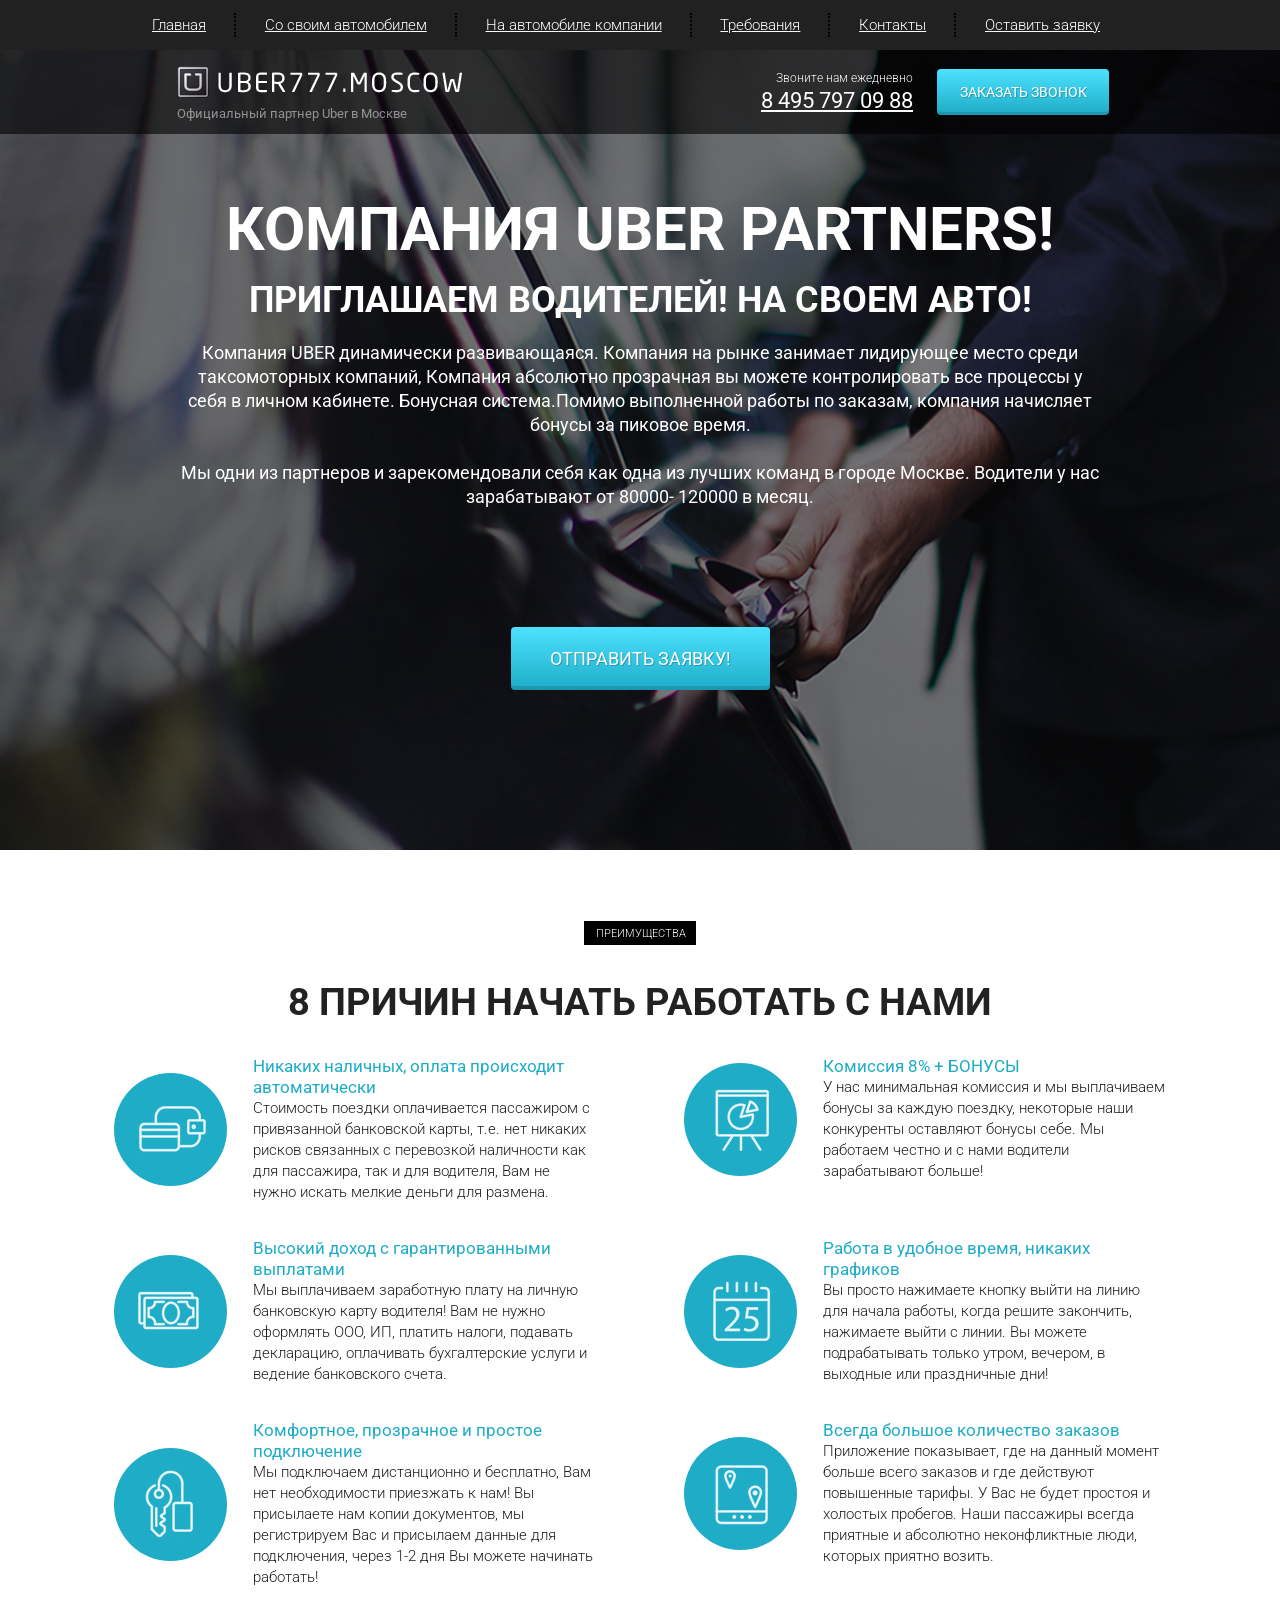
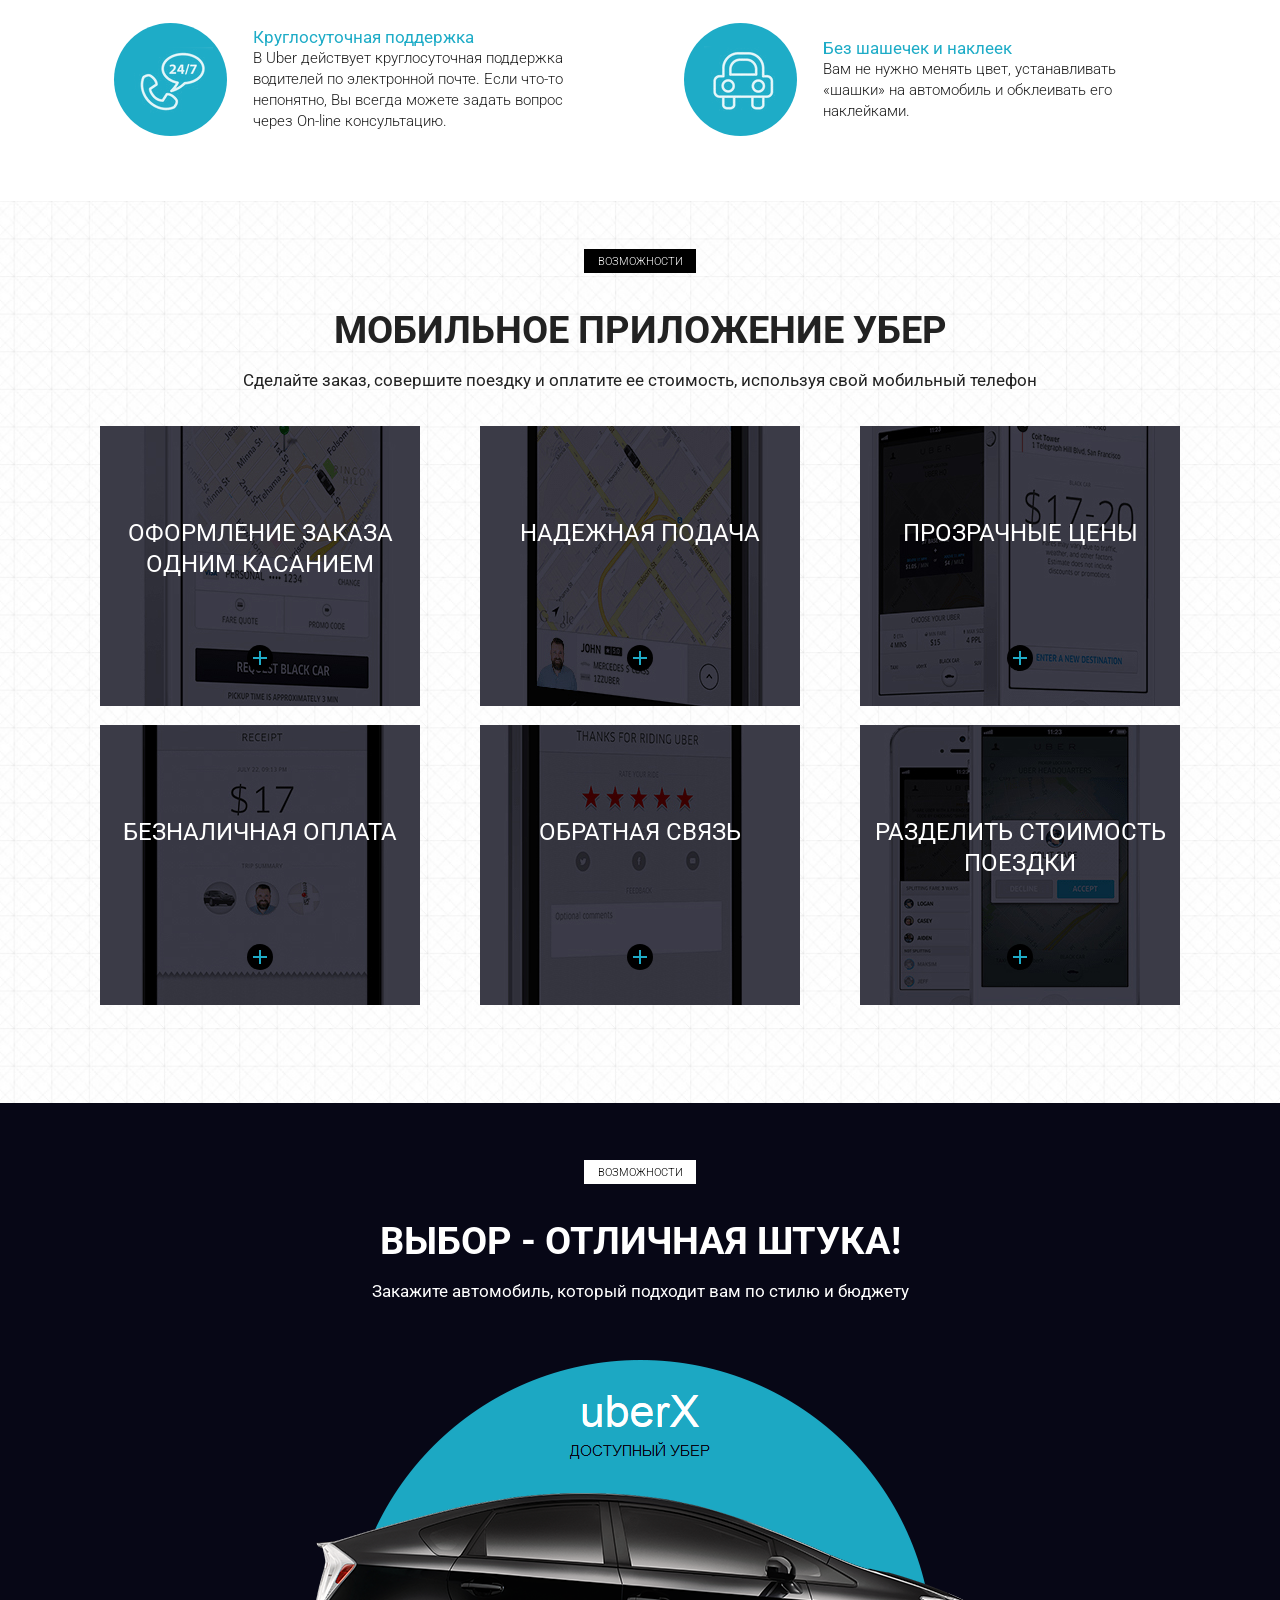
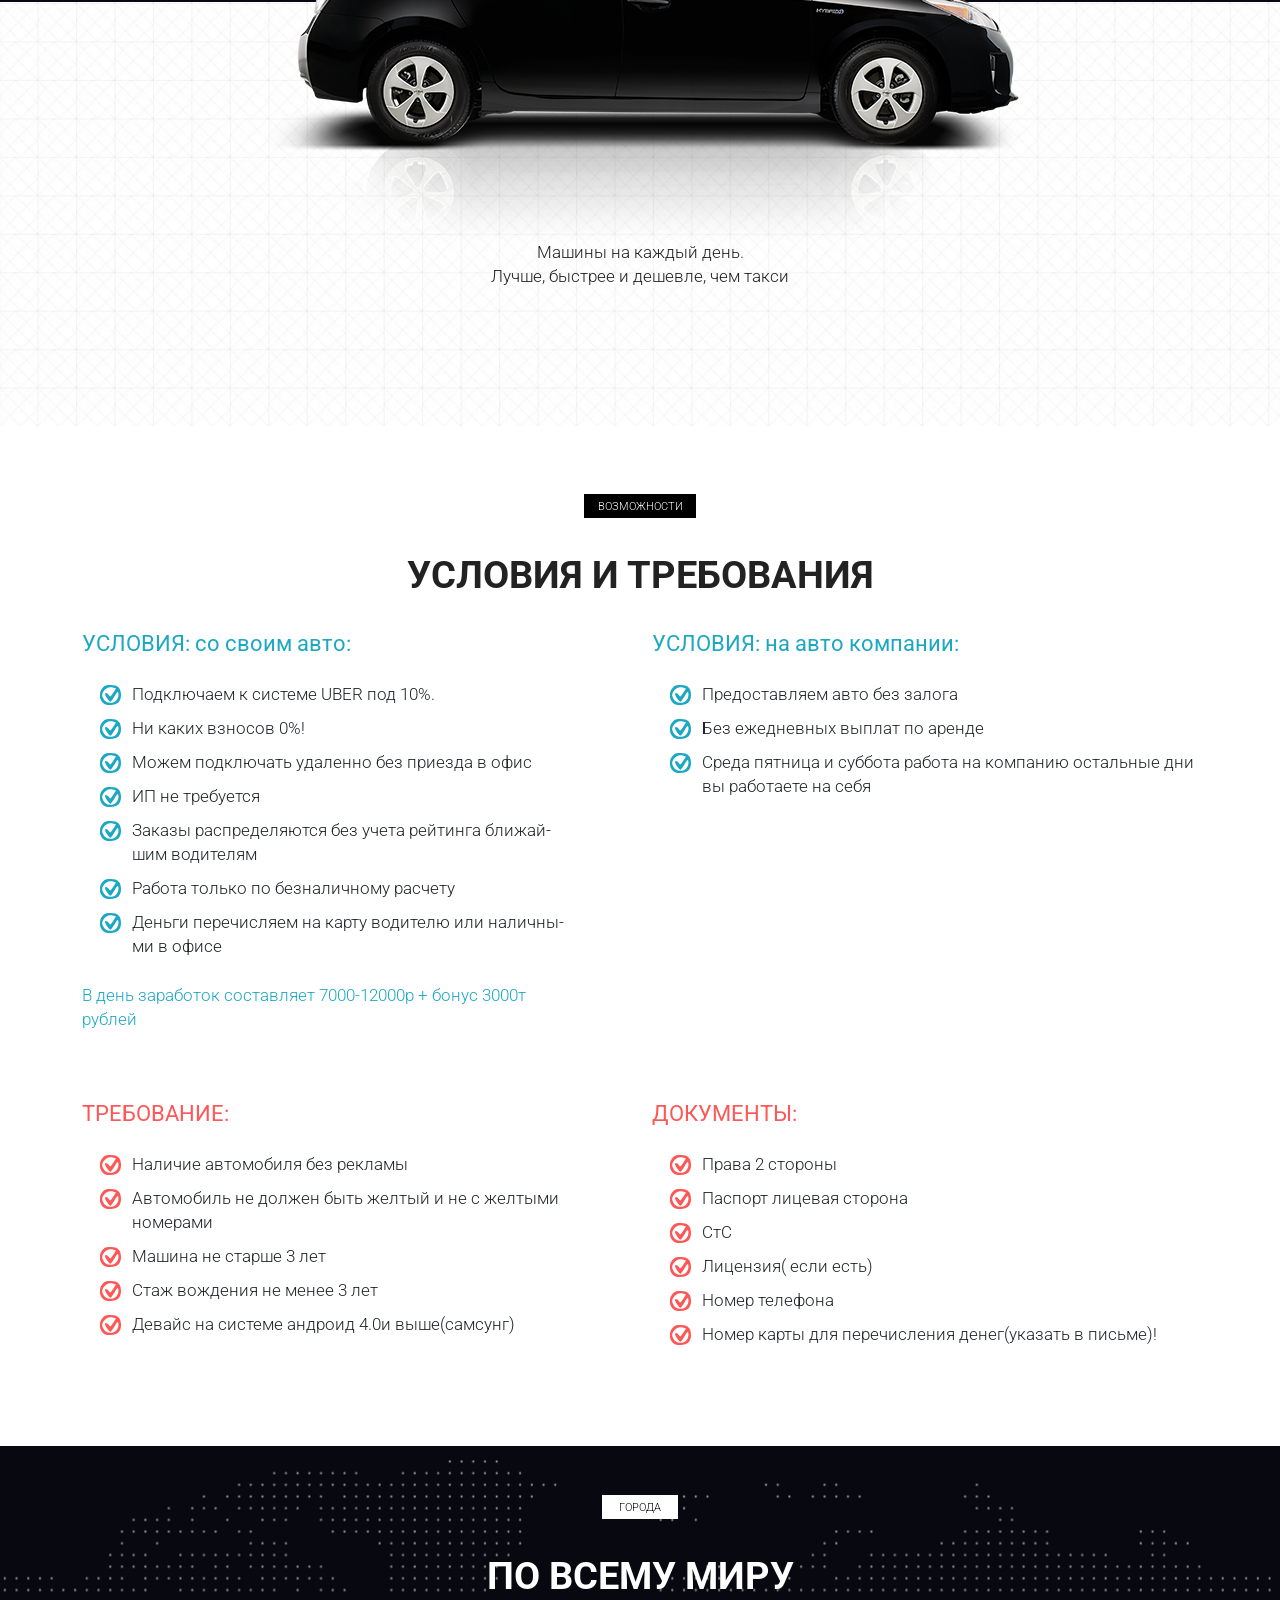
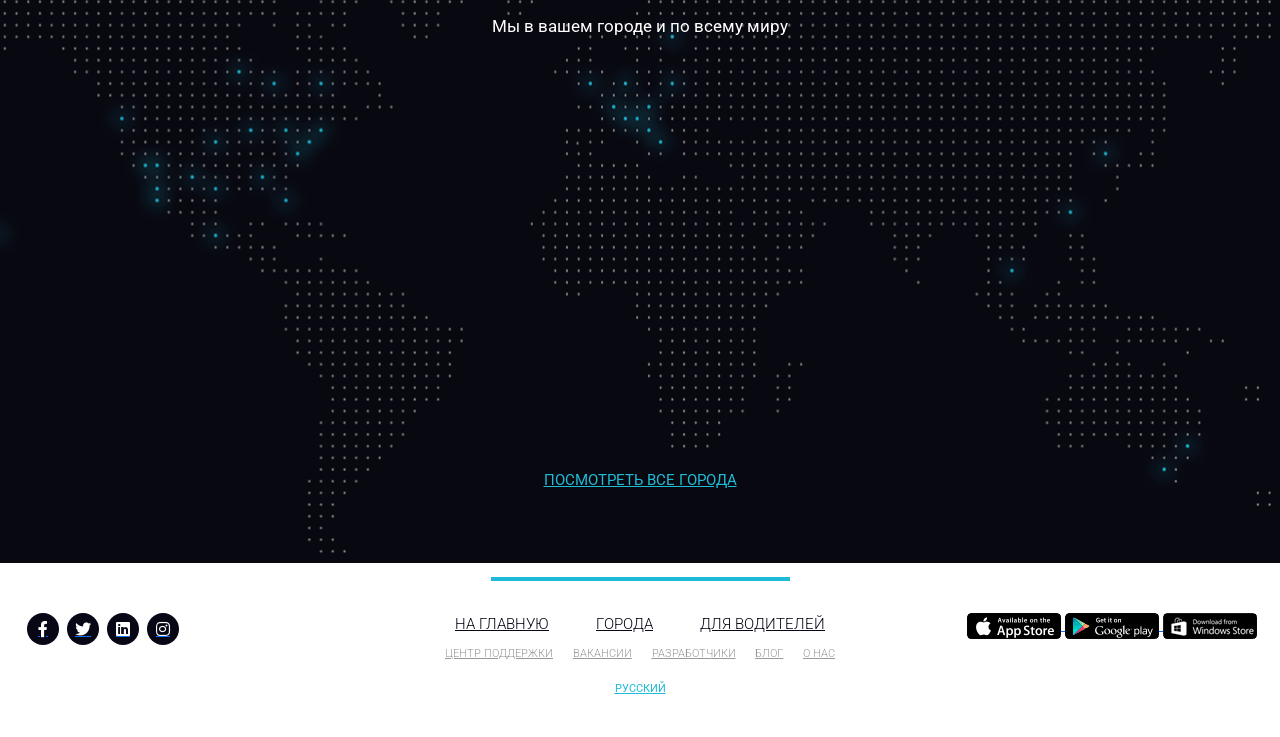
==== commit 3d0cdc20: "responsive version" ====
--- a/src/index.html
+++ b/src/index.html
@@ -1,18 +1,23 @@
 <!DOCTYPE html>
-<html lang="en">
+<html lang="ru">
   <head>
     <meta charset="UTF-8" />
-    <meta http-equiv="X-UA-Compatible" content="IE=edge" />
     <meta name="viewport" content="width=device-width, initial-scale=1.0" />
-    <title>Document</title>
-    <link rel="preconnect" href="https://fonts.googleapis.com" />
-    <link rel="preconnect" href="https://fonts.gstatic.com" crossorigin />
+    <meta http-equiv="X-UA-Compatible" content="ie=edge" />
+    <title>Uber</title>
+    <link rel="shortcut icon" href="icons/favicon.ico" type="image/x-icon" />
     <link
-      href="https://fonts.googleapis.com/css2?family=Roboto:wght@300;400;700&display=swap"
+      href="https://fonts.googleapis.com/css?family=Roboto:300,400,700&amp;subset=cyrillic-ext"
       rel="stylesheet"
     />
     <link rel="stylesheet" href="css/bootstrap-reboot.min.css" />
     <link rel="stylesheet" href="css/bootstrap-grid.min.css" />
+    <link
+      rel="stylesheet"
+      href="https://use.fontawesome.com/releases/v5.8.2/css/all.css"
+      integrity="sha384-oS3vJWv+0UjzBfQzYUhtDYW+Pj2yciDJxpsK1OYPAYjqT085Qq/1cq5FLXAZQ7Ay"
+      crossorigin="anonymous"
+    />
     <link rel="stylesheet" href="css/style.min.css" />
   </head>
   <body>
@@ -24,10 +29,10 @@
               <a href="#" class="menu__link">Главная</a>
             </li>
             <li class="menu__item">
-              <a href="#" class="menu__link">Со своим автомобилем</a>
-            </li>
-            <li class="menu__item">
-              <a href="#" class="menu__link">На автомобиле компании</a>
+              <a href="#require" class="menu__link">Со своим автомобилем</a>
+            </li>
+            <li class="menu__item">
+              <a href="#require" class="menu__link">На автомобиле компании</a>
             </li>
             <li class="menu__item">
               <a href="#" class="menu__link">Требования</a>
@@ -40,54 +45,59 @@
             </li>
           </ul>
         </div>
-
-        <div class="subheader">
-          <div class="container">
-            <div class="row">
-              <div class="col-md-4 offset-md-1">
-                <a href="" class="subheader__logo"
-                  ><img src="icons/logo-uber.png" alt="logo"
-                /></a>
-                <div class="subheader__official">
-                  Официальный партнер Uber в Москве
-                </div>
-              </div>
-
-              <div class="col-md-2 offset-md-2">
-                <div class="subheader__call">Звоните нам ежедневно</div>
-                <a href="tel:84957970988" class="subheader__phone"
-                  >8 495 797 09 88</a
-                >
-              </div>
-
-              <div class="col-md-2">
-                <button class="subheader__btn">заказать звонок</button>
-              </div>
-            </div>
-          </div>
+        <div class="hamburger">
+          <span></span>
+          <span></span>
+          <span></span>
         </div>
       </nav>
+      <div class="subheader">
+        <div class="container">
+          <div class="row">
+            <div class="col-6 col-md-4 offset-md-1">
+              <a href="#" class="subheader__logo"
+                ><img src="icons/logo-uber.png" alt="logo"
+              /></a>
+              <div class="subheader__official">
+                Официальный партнер Uber в Москве
+              </div>
+            </div>
+
+            <div class="xs-hidden col-md-3 offset-md-1 col-xl-2 offset-xl-2">
+              <div class="subheader__call">Звоните нам ежедневно</div>
+              <a href="tel:84957970988" class="subheader__phone"
+                >8 495 797 09 88</a
+              >
+            </div>
+
+            <div class="col-6 col-md-3">
+              <a href="tel:84957970988" class="xs-visible subheader__phone"
+                >8 495 797 09 88</a
+              >
+              <button class="subheader__btn">заказать звонок</button>
+            </div>
+          </div>
+        </div>
+      </div>
     </header>
 
     <section class="promo">
       <div class="container">
         <div class="row">
-          <div class="col-md10 description">
+          <div class="col-md-12 offset-md-0 col-lg-10 offset-lg-1">
             <h1 class="promo__header">КОМПАНИЯ UBER PARTNERS!</h1>
             <h2 class="promo__subheader">
               ПРИГЛАШАЕМ ВОДИТЕЛЕЙ! НА СВОЕМ АВТО!
             </h2>
             <div class="promo__descr">
               Компания UBER динамически развивающаяся. Компания на рынке
-              занимает лидирующее место среди -таксомоторных компаний, Компания
+              занимает лидирующее место среди таксомоторных компаний, Компания
               абсолютно прозрачная вы можете контролировать все процессы у себя
               в личном кабинете. Бонуcная система.Помимо выполненной работы по
-              заказам, компания начисляет бонусы за пиковое время. <br />
-              <br />
+              заказам, компания начисляет бонусы за пиковое время.
+              <br /><br />
               Мы одни из партнеров и зарекомендовали себя как одна из лучших
-              команд в городе Москве. Водители у нас -зарабатывают от 80000-
+              команд в городе Москве. Водители у нас зарабатывают от 80000-
               120000 в месяц.
             </div>
             <button class="promo__btn">ОТПРАВИТЬ ЗАЯВКУ!</button>
@@ -241,49 +251,49 @@
 
     <section class="mobile">
       <div class="container">
-        <div class="label">Возможности</div>
-        <div class="title">мобильное приложение убер</div>
+        <div class="label">возможности</div>
+        <h2 class="title">мобильное приложение убер</h2>
         <div class="subtitle">
           Сделайте заказ, совершите поездку и оплатите ее стоимость, используя
           свой мобильный телефон
         </div>
 
         <div class="row">
-          <div class="col-md-4">
+          <div class="col-md-6 col-lg-4">
             <div class="mobile__item mobile__item_1">
-              <div class="mobile__item_subtitle">
+              <div class="mobile__item__subtitle">
                 оформление заказа одним касанием
               </div>
               <div class="mobile__item__plus"></div>
             </div>
           </div>
-          <div class="col-md-4">
+          <div class="col-md-6 col-lg-4">
             <div class="mobile__item mobile__item_2">
-              <div class="mobile__item_subtitle">надежная подача</div>
-              <div class="mobile__item__plus"></div>
-            </div>
-          </div>
-          <div class="col-md-4">
+              <div class="mobile__item__subtitle">надежная подача</div>
+              <div class="mobile__item__plus"></div>
+            </div>
+          </div>
+          <div class="col-md-6 col-lg-4">
             <div class="mobile__item mobile__item_3">
-              <div class="mobile__item_subtitle">прозрачные цены</div>
-              <div class="mobile__item__plus"></div>
-            </div>
-          </div>
-          <div class="col-md-4">
+              <div class="mobile__item__subtitle">прозрачные цены</div>
+              <div class="mobile__item__plus"></div>
+            </div>
+          </div>
+          <div class="col-md-6 col-lg-4">
             <div class="mobile__item mobile__item_4">
-              <div class="mobile__item_subtitle">безналичная оплата</div>
-              <div class="mobile__item__plus"></div>
-            </div>
-          </div>
-          <div class="col-md-4">
+              <div class="mobile__item__subtitle">безналичная оплата</div>
+              <div class="mobile__item__plus"></div>
+            </div>
+          </div>
+          <div class="col-md-6 col-lg-4">
             <div class="mobile__item mobile__item_5">
-              <div class="mobile__item_subtitle">обратная связь</div>
-              <div class="mobile__item__plus"></div>
-            </div>
-          </div>
-          <div class="col-md-4">
+              <div class="mobile__item__subtitle">обратная связь</div>
+              <div class="mobile__item__plus"></div>
+            </div>
+          </div>
+          <div class="col-md-6 col-lg-4">
             <div class="mobile__item mobile__item_6">
-              <div class="mobile__item_subtitle">
+              <div class="mobile__item__subtitle">
                 разделить стоимость поездки
               </div>
               <div class="mobile__item__plus"></div>
@@ -297,8 +307,8 @@
       <div class="container">
         <div class="black"></div>
         <div class="label label__white">возможности</div>
-        <h2 class="title title__white">Выбор - отличная штука!</h2>
-        <div class="subtitle subtitle__white">
+        <h2 class="title title__white hidden-320">Выбор - отличная штука!</h2>
+        <div class="subtitle subtitle__white hidden-320">
           Закажите автомобиль, который подходит вам по стилю и бюджету
         </div>
 
@@ -314,10 +324,10 @@
       </div>
     </section>
 
-    <section class="require">
-      <div class="container">
-        <div class="label">Возможности</div>
-        <div class="title">условия и требования</div>
+    <section class="require" id="require">
+      <div class="container">
+        <div class="label">возможности</div>
+        <h2 class="title">условия и требования</h2>
         <div class="row">
           <div class="col-md-6">
             <div class="require__block">
@@ -328,15 +338,18 @@
                 <li>Можем подключать удаленно без приезда в офис</li>
                 <li>ИП не требуется</li>
                 <li>
-                  Заказы распределяются без учета рейтинга ближай- шим водителям
+                  Заказы распределяются без учета рейтинга ближай-<br />шим
+                  водителям
                 </li>
                 <li>Работа только по безналичному расчету</li>
                 <li>
-                  Деньги перечисляем на карту водителю или наличны- ми в офисе
+                  Деньги перечисляем на карту водителю или наличны-<br />ми в
+                  офисе
                 </li>
               </ul>
               <div class="require__descr">
-                В день заработок составляет 7000-12000р + бонус 3000т рублей
+                В день заработок составляет 7000-12000р + бонус 3000т<br />
+                рублей
               </div>
             </div>
           </div>
@@ -347,14 +360,14 @@
                 <li>Предоставляем авто без залога</li>
                 <li>Без ежедневных выплат по аренде</li>
                 <li>
-                  Среда пятница и суббота работа на компанию осталь- ные дни вы
+                  Среда пятница и суббота работа на компанию остальные дни вы
                   работаете на себя
                 </li>
               </ul>
             </div>
           </div>
           <div class="col-md-6">
-            <div class="require__block require__block__nbm warning">
+            <div class="require__block require__block__nmb warning">
               <div class="require__title">ТРЕБОВАНИЕ:</div>
               <ul class="require__list">
                 <li>Наличие автомобиля без рекламы</li>
@@ -363,18 +376,18 @@
                 </li>
                 <li>Машина не старше 3 лет</li>
                 <li>Стаж вождения не менее 3 лет</li>
-                <li>Девайс на системе андроид 4.0 и выше(самсунг)</li>
+                <li>Девайс на системе андроид 4.0и выше(самсунг)</li>
               </ul>
             </div>
           </div>
           <div class="col-md-6">
-            <div class="require__block require__block__nbm warning">
-              <div class="require__title">ДОКУМЕНТЫ</div>
+            <div class="require__block require__block__nmb warning">
+              <div class="require__title">ДОКУМЕНТЫ:</div>
               <ul class="require__list">
                 <li>Права 2 стороны</li>
                 <li>Паспорт лицевая сторона</li>
                 <li>СтС</li>
-                <li>Лицензия (если есть)</li>
+                <li>Лицензия( если есть)</li>
                 <li>Номер телефона</li>
                 <li>Номер карты для перечисления денег(указать в письме)!</li>
               </ul>
@@ -399,7 +412,6 @@
     <footer>
       <div class="footer__divider"></div>
       <div class="footer__wrapper">
-        <!-- Если не оборачивать каждый блок в обертку - получится криво -->
         <div>
           <div class="footer__social">
             <a href="#" class="footer__social__item">
@@ -451,5 +463,7 @@
         </div>
       </div>
     </footer>
+
+    <script src="js/script.js"></script>
   </body>
 </html>
--- a/src/css/style.min.css
+++ b/src/css/style.min.css
@@ -1,2 +1,2 @@
-*{font-family:"Roboto", sans-serif}html{font-size:62.5%}body{font-size:1.6rem}header{position:relative}nav{height:5rem;background:#212121}.menu{display:-webkit-box;display:-ms-flexbox;display:flex;-webkit-box-pack:justify;-ms-flex-pack:justify;justify-content:space-between;padding:1.3rem 7rem;margin:0;list-style-type:none}.menu__link{color:#fff;font-style:1.5rem;font-weight:300;text-decoration:none}.menu__item{border-right:0.2rem dotted black;padding-right:3.8rem}.subheader{position:absolute;width:100%;height:8.7rem;background-color:rgba(0,0,0,0.6)}.subheader__logo{display:block;max-width:100%;margin-top:1.6rem}.subheader__official{opacity:0.5;color:#ffffff;font-size:1.3rem;font-weight:400;margin-top:0.6rem}.subheader__call{color:#ffffff;font-size:1.2rem;font-weight:300;margin-top:1.9rem;text-align:right}.subheader__phone{display:block;margin-top:0.8rem;color:#ffffff;font-size:2.2rem;font-weight:400;text-transform:uppercase;text-align:right;line-height:1.2rem}.subheader__btn{margin-top:1.9rem;width:17.2rem;height:4.6rem;-webkit-box-shadow:inset 0rem -0.3rem 0rem rgba(0,0,0,0.12);box-shadow:inset 0rem -0.3rem 0rem rgba(0,0,0,0.12);border:none;border-radius:0.4rem;background-image:-webkit-gradient(linear, left bottom, left top, from(#1eacc7), to(#4ce2ff));background-image:linear-gradient(to top, #1eacc7 0%, #4ce2ff 100%);text-shadow:0.1rem 0.1rem 0 rgba(0,0,0,0.21);color:#ffffff;font-size:1.4rem;font-weight:400;text-transform:uppercase}.subheader__btn:hover{background-image:none;background-color:#1eacc7}.description{display:-webkit-box;display:-ms-flexbox;display:flex;-webkit-box-orient:vertical;-webkit-box-direction:normal;-ms-flex-direction:column;flex-direction:column;-webkit-box-pack:center;-ms-flex-pack:center;justify-content:center;-webkit-box-align:center;-ms-flex-align:center;align-items:center}.promo{min-height:80rem;background:url(../images/main-bg.jpg) center center/cover no-repeat;padding:15rem 0 13.5rem 0}.promo__header{color:#ffffff;font-weight:700;text-transform:uppercase;font-size:6rem;line-height:6rem;margin:0;text-align:center}.promo__subheader{color:#ffffff;font-weight:700;text-transform:uppercase;font-size:3.6rem;line-height:3.6rem;margin:0;margin-top:2.2rem;text-align:center}.promo__descr{color:#ffffff;font-size:1.8rem;font-weight:400;line-height:2.4rem;text-align:center;margin-top:2.3rem;width:60%}.promo__btn{display:block;margin:11.8rem auto 0 auto;width:25.9rem;height:6.3rem;-webkit-box-shadow:inset 0rem -0.4rem 0rem rgba(0,0,0,0.12);box-shadow:inset 0rem -0.4rem 0rem rgba(0,0,0,0.12);border:none;background-image:-webkit-gradient(linear, left bottom, left top, from(#1eacc7), to(#4ce2ff));background-image:linear-gradient(0deg, #1eacc7 0%, #4ce2ff 100%);border-radius:0.4rem;color:#ffffff;font-size:1.8rem;font-weight:400;text-transform:uppercase}.promo__btn:hover{background-image:none;background-color:#1eacc7}.reasons{padding:7.1rem 0 6.5rem 0}.label{position:relative;margin:0 auto;height:24px;width:112px;padding:5px 12px;background-color:#000;color:#ffffff;font-size:11px;font-weight:300;text-transform:uppercase;text-align:center;z-index:2}.label__white{background-color:#fff;color:#030303}.label__white_min{width:76px}.subtitle{position:relative;margin-top:19px;color:#000;font-size:17px;font-weight:400;text-align:center;z-index:2}.subtitle__white{color:#fff}.title{position:relative;margin-bottom:0;margin-top:38px;color:#000;font-size:38px;line-height:38px;font-weight:700;text-transform:uppercase;text-align:center;z-index:2}.title__white{color:#fff}.reasons .reasons__block{display:-webkit-box;display:-ms-flexbox;display:flex;-webkit-box-pack:center;-ms-flex-pack:center;justify-content:center;-webkit-box-align:center;-ms-flex-align:center;align-items:center;margin-top:3.5rem}.reasons .reasons__block .reasons__round{display:-webkit-box;display:-ms-flexbox;display:flex;-webkit-box-pack:center;-ms-flex-pack:center;justify-content:center;-webkit-box-align:center;-ms-flex-align:center;align-items:center;margin-right:2.6rem;width:11.3rem;height:11.3rem;background-color:#1eacc7;border-radius:100%}.reasons .reasons__block .reasons__descr{width:34.3rem}.reasons .reasons__block .reasons__descr .reasons__subtitle{line-height:2.1rem;color:#1eacc7;font-size:1.7rem;font-weight:400}.reasons .reasons__block .reasons__descr .reasons__text{color:#202020;font-size:1.5rem;font-weight:300;line-height:2.1rem}.mobile{min-height:86.4rem;padding:4.8rem 0 7.9rem 0;background:url("../icons/section_mobile-app/mobile_bg.png") center center/cover no-repeat}.mobile .row{margin-top:3.2rem}.mobile__item{position:relative;width:32rem;height:28rem;margin:0 auto;margin-bottom:1.9rem;padding-top:9.2rem}.mobile__item_1{background:url("../icons/section_mobile-app/card_1.jpg") center center/cover no-repeat}.mobile__item_2{background:url("../icons/section_mobile-app/card_2.jpg") center center/cover no-repeat}.mobile__item_3{background:url("../icons/section_mobile-app/card_3.jpg") center center/cover no-repeat}.mobile__item_4{background:url("../icons/section_mobile-app/card_4.jpg") center center/cover no-repeat}.mobile__item_5{background:url("../icons/section_mobile-app/card_5.jpg") center center/cover no-repeat}.mobile__item_6{background:url("../icons/section_mobile-app/card_6.jpg") center center/cover no-repeat}.mobile__item_subtitle{color:#ffffff;font-size:2.4rem;font-weight:400;line-height:3.1rem;text-transform:uppercase;text-align:center}.mobile__item__plus{display:-webkit-box;display:-ms-flexbox;display:flex;-webkit-box-pack:center;-ms-flex-pack:center;justify-content:center;-webkit-box-align:center;-ms-flex-align:center;align-items:center;position:absolute;bottom:3.5rem;left:50%;-webkit-transform:translateX(-50%);transform:translateX(-50%);width:2.6rem;height:2.6rem;background-color:#000000;margin:0 auto;border-radius:100%;padding:0.6rem;cursor:pointer}.mobile__item__plus::before{content:'';display:block;width:1.4rem;height:0.2rem;background-color:#1eacc7;-webkit-transition:0.3s all;transition:0.3s all}.mobile__item__plus::after{position:absolute;left:50%;-webkit-transform:translateX(-50%);transform:translateX(-50%);content:'';display:block;width:0.2rem;height:1.4rem;background-color:#1eacc7;-webkit-transition:0.3s all;transition:0.3s all}.mobile__item__plus:hover::before,.mobile__item__plus:hover::after{background-color:#ff5656}.choice{position:relative;min-height:895px;padding:57px 0 138px 0;background:url("../icons/section_mobile-app/mobile_bg.png") center center/cover no-repeat}.choice__img{position:relative;display:block;margin:56px auto 0 auto;z-index:2}.choice__descr{text-align:center;color:#222222;font-size:17px;font-weight:300;line-height:24px}.choice .black{position:absolute;top:0;left:0;height:40rem;width:100%;background-color:#000;z-index:1}.require{padding:6.8rem 0 8.4rem 0}.require__block{margin:3.3rem 0}.require__block__nbm{margin-bottom:0rem}.require__title{color:#1ca8c3;font-size:2.2rem;font-weight:400}.require__list{list-style-type:none;padding-left:5rem;margin-top:2.2rem}.require__list li{position:relative;font-size:1.7rem;font-weight:300;line-height:2.4rem;margin-bottom:1rem}.require__list li::before{content:'';display:block;position:absolute;left:-3.2rem;top:0.3rem;width:2.1rem;height:2rem;background:url(../icons/check_blue.png) center center/cover no-repeat}.require__descr{margin-top:2.5rem;font-size:1.7rem;font-weight:300;line-height:2.4rem;color:#1ca8ce}.require .warning .require__title{color:#ff5656}.require .warning .require__list li::before{background:url(../icons/check_red.png) center center/cover no-repeat}.world{position:relative;min-height:717px;padding:49px 0;background:url("../icons/world_bg.png") center center/cover no-repeat}.world__link{position:absolute;left:50%;-webkit-transform:translateX(-50%);transform:translateX(-50%);bottom:49px;text-align:center;font-size:15px;font-weight:400;line-height:68px;text-transform:uppercase;color:#1fbad6}.world__link:hover{text-decoration:none;color:#fff}footer{padding:14px 23px 39px 23px}footer a:hover{text-decoration:none}.footer__divider{width:299px;height:4px;background-color:#1fbad6;margin:0 auto}.footer__wrapper{display:-webkit-box;display:-ms-flexbox;display:flex;-webkit-box-pack:justify;-ms-flex-pack:justify;justify-content:space-between;-webkit-box-align:start;-ms-flex-align:start;align-items:flex-start;padding-top:32px}.footer__wrapper>div{width:33%}.footer__wrapper>div:nth-child(3){display:-webkit-box;display:-ms-flexbox;display:flex;-webkit-box-pack:end;-ms-flex-pack:end;justify-content:flex-end}.footer__social{width:160px;display:-webkit-box;display:-ms-flexbox;display:flex;-webkit-box-pack:justify;-ms-flex-pack:justify;justify-content:space-between}.footer__social__item{display:-webkit-box;display:-ms-flexbox;display:flex;-webkit-box-pack:center;-ms-flex-pack:center;justify-content:center;-webkit-box-align:center;-ms-flex-align:center;align-items:center;margin:0 4px;width:32px;height:32px;background-color:#070716;border-radius:100%}.footer__social__item i{color:#fff}.footer__links{width:390px;margin:0 auto}.footer__links__main{display:-webkit-box;display:-ms-flexbox;display:flex;-webkit-box-pack:justify;-ms-flex-pack:justify;justify-content:space-between;padding:0 10px}.footer__links__main a{color:#070716;font-size:15px;font-weight:300;text-transform:uppercase}.footer__links__sub{display:-webkit-box;display:-ms-flexbox;display:flex;-webkit-box-pack:justify;-ms-flex-pack:justify;justify-content:space-between;margin-top:10px}.footer__links__sub a{color:#999999;font-size:11px;font-weight:300;text-transform:uppercase}.footer__links__lang{display:block;margin:0 auto;color:#1fbad6;font-size:11px;font-weight:400;margin-top:19px;text-transform:uppercase;text-align:center}
+*{font-family:"Roboto", sans-serif}header{position:relative;height:50px}nav{position:fixed;width:100%;height:50px;background-color:#212121;z-index:5}.hamburger{display:none}.menu{display:-webkit-box;display:-ms-flexbox;display:flex;-webkit-box-pack:justify;-ms-flex-pack:justify;justify-content:space-between;padding:13px 70px;margin:0;list-style-type:none}.menu__link{color:#ffffff;font-size:15px;font-weight:300}.menu__link:hover{text-decoration:none;color:#1eacc7}.menu__item{border-right:2px dotted black;padding-right:28px}.menu__item:last-child{border-right:none}.subheader{position:absolute;top:50px;width:100%;height:84px;background-color:rgba(0,0,0,0.6)}.subheader__logo{display:block;max-width:100%;margin-top:16px}.subheader__official{margin-top:6px;opacity:0.5;color:#ffffff;font-size:13px;font-weight:400}.subheader__call{color:#ffffff;font-size:12px;font-weight:300;margin-top:19px;text-align:right}.subheader__phone{display:block;margin-top:8px;color:#ffffff;font-size:22px;font-weight:400;text-transform:uppercase;text-align:right;line-height:12px}.subheader__phone:hover{text-decoration:none;color:#fff}.subheader__btn{margin-top:19px;width:172px;height:46px;-webkit-box-shadow:inset 0 -3px 0 rgba(0,0,0,0.12);box-shadow:inset 0 -3px 0 rgba(0,0,0,0.12);border:none;border-radius:4px;background-image:-webkit-gradient(linear, left bottom, left top, from(#1eacc7), to(#4ce2ff));background-image:linear-gradient(to top, #1eacc7 0%, #4ce2ff 100%);text-shadow:1px 1px 0 rgba(0,0,0,0.21);color:#ffffff;font-size:14px;font-weight:400;text-transform:uppercase}.subheader__btn:hover{background-image:none;background-color:#1eacc7}.promo{min-height:800px;background:url("../images/main-bg.jpg") center center/cover no-repeat;padding:150px 0 135px 0}.promo__header{color:#ffffff;font-weight:700;text-transform:uppercase;font-size:60px;line-height:60px;margin:0;text-align:center}.promo__subheader{color:#ffffff;font-weight:700;text-transform:uppercase;font-size:36px;line-height:36px;margin:0;margin-top:22px;text-align:center}.promo__descr{color:#ffffff;font-size:18px;font-weight:400;line-height:24px;text-align:center;margin-top:23px}.promo__btn{display:block;margin:118px auto 0 auto;width:259px;height:63px;-webkit-box-shadow:inset 0 -4px 0 rgba(0,0,0,0.12);box-shadow:inset 0 -4px 0 rgba(0,0,0,0.12);border:none;border-radius:4px;background-image:-webkit-gradient(linear, left bottom, left top, from(#1eacc7), to(#4ce2ff));background-image:linear-gradient(to top, #1eacc7 0%, #4ce2ff 100%);text-shadow:1px 1px 0 rgba(0,0,0,0.21);color:#ffffff;font-size:18px;font-weight:400;text-transform:uppercase}.promo__btn:hover{background-image:none;background-color:#1eacc7}.reasons{padding:71px 0 65px 0}.reasons__block{display:-webkit-box;display:-ms-flexbox;display:flex;-webkit-box-pack:center;-ms-flex-pack:center;justify-content:center;-webkit-box-align:center;-ms-flex-align:center;align-items:center;margin-top:35px}.reasons__round{display:-webkit-box;display:-ms-flexbox;display:flex;-webkit-box-pack:center;-ms-flex-pack:center;justify-content:center;-webkit-box-align:center;-ms-flex-align:center;align-items:center;margin-right:26px;width:113px;height:113px;background-color:#1eacc7;border-radius:100%}.reasons__descr{width:343px}.reasons__subtitle{line-height:21px;color:#1eacc7;font-size:17px;font-weight:400}.reasons__text{color:#202020;font-size:15px;font-weight:300;line-height:21px}.label{position:relative;margin:0 auto;height:24px;width:112px;padding:5px 12px;background-color:#000000;color:#ffffff;font-size:11px;font-weight:300;text-transform:uppercase;text-align:center;z-index:2}.label__white{background-color:#fff;color:#000}.label__min{width:76px}.title{position:relative;margin-bottom:0;margin-top:38px;color:#222222;font-size:38px;line-height:38px;font-weight:700;text-transform:uppercase;text-align:center;z-index:2}.title__white{color:#fff}.subtitle{position:relative;margin-top:19px;color:#222222;font-size:17px;font-weight:400;text-align:center;z-index:2}.subtitle__white{color:#fff}.mobile{min-height:864px;padding:48px 0 79px 0;background:url("../icons/section_mobile-app/mobile_bg.png") center center/cover no-repeat}.mobile .row{margin-top:32px}.mobile__item{position:relative;width:320px;height:280px;margin:0 auto;margin-bottom:19px;padding-top:92px}.mobile__item_1{background:url("../icons/section_mobile-app/card_1.jpg") center center/cover no-repeat}.mobile__item_2{background:url("../icons/section_mobile-app/card_2.jpg") center center/cover no-repeat}.mobile__item_3{background:url("../icons/section_mobile-app/card_3.jpg") center center/cover no-repeat}.mobile__item_4{background:url("../icons/section_mobile-app/card_4.jpg") center center/cover no-repeat}.mobile__item_5{background:url("../icons/section_mobile-app/card_5.jpg") center center/cover no-repeat}.mobile__item_6{background:url("../icons/section_mobile-app/card_6.jpg") center center/cover no-repeat}.mobile__item__subtitle{color:#ffffff;font-size:24px;font-weight:400;line-height:31px;text-transform:uppercase;text-align:center}.mobile__item__plus{display:-webkit-box;display:-ms-flexbox;display:flex;-webkit-box-pack:center;-ms-flex-pack:center;justify-content:center;-webkit-box-align:center;-ms-flex-align:center;align-items:center;position:absolute;bottom:35px;left:50%;-webkit-transform:translateX(-50%);transform:translateX(-50%);width:26px;height:26px;background-color:#000000;margin:0 auto;border-radius:100%;cursor:pointer}.mobile__item__plus:before{content:'';display:block;width:14px;height:2px;background-color:#1eacc7;-webkit-transition:0.3s all;transition:0.3s all}.mobile__item__plus:after{content:'';position:absolute;left:50%;-webkit-transform:translateX(-50%);transform:translateX(-50%);display:block;height:14px;width:2px;background-color:#1eacc7;-webkit-transition:0.3s all;transition:0.3s all}.mobile__item__plus:hover:before,.mobile__item__plus:hover:after{background-color:#ff5656}.choice{position:relative;min-height:895px;padding:57px 0 138px 0;background:url("../icons/section_mobile-app/mobile_bg.png") center center/cover no-repeat}.choice__img{position:relative;display:block;margin:56px auto 0 auto;z-index:2}.choice__descr{text-align:center;color:#222222;font-size:17px;font-weight:300;line-height:24px}.choice .black{position:absolute;top:0;left:0;height:499px;width:100%;background-color:#070716;z-index:1}.require{padding:68px 0 84px 0}.require__block{margin:33px 0}.require__block__nmb{margin-bottom:0px}.require__title{color:#1ca8c3;font-size:22px;font-weight:400}.require__list{list-style-type:none;padding-left:50px;margin-top:22px}.require__list li{position:relative;font-size:17px;font-weight:300;line-height:24px;margin-bottom:10px}.require__list li:before{content:'';display:block;position:absolute;left:-32px;top:3px;width:21px;height:20px;background:url("../icons/check_blue.svg") center center/cover no-repeat}.require__descr{margin-top:25px;font-size:17px;font-weight:300;line-height:24px;color:#1ca8c3}.require .warning .require__title{color:#ff5656}.require .warning .require__list li:before{background:url("../icons/check_red.svg") center center/cover no-repeat}.world{position:relative;min-height:717px;padding:49px 0;background:url("../icons/world_bg.png") center center/cover no-repeat}.world__link{position:absolute;left:50%;-webkit-transform:translateX(-50%);transform:translateX(-50%);bottom:49px;text-align:center;font-size:15px;font-weight:400;line-height:68px;text-transform:uppercase;color:#1fbad6}.world__link:hover{text-decoration:none;color:#fff}footer{padding:14px 23px 39px 23px}footer a:hover{text-decoration:none}.footer__divider{width:299px;height:4px;background-color:#1fbad6;margin:0 auto}.footer__wrapper{display:-webkit-box;display:-ms-flexbox;display:flex;-webkit-box-pack:justify;-ms-flex-pack:justify;justify-content:space-between;-webkit-box-align:start;-ms-flex-align:start;align-items:flex-start;padding-top:32px}.footer__wrapper>div{width:33%}.footer__wrapper>div:nth-child(3){display:-webkit-box;display:-ms-flexbox;display:flex;-webkit-box-pack:end;-ms-flex-pack:end;justify-content:flex-end}.footer__social{width:160px;display:-webkit-box;display:-ms-flexbox;display:flex;-webkit-box-pack:justify;-ms-flex-pack:justify;justify-content:space-between}.footer__social__item{display:-webkit-box;display:-ms-flexbox;display:flex;-webkit-box-pack:center;-ms-flex-pack:center;justify-content:center;-webkit-box-align:center;-ms-flex-align:center;align-items:center;margin:0 4px;width:32px;height:32px;background-color:#070716;border-radius:100%}.footer__social__item i{color:#fff}.footer__links{width:390px;margin:0 auto}.footer__links__main{display:-webkit-box;display:-ms-flexbox;display:flex;-webkit-box-pack:justify;-ms-flex-pack:justify;justify-content:space-between;padding:0 10px}.footer__links__main a{color:#070716;font-size:15px;font-weight:300;text-transform:uppercase}.footer__links__sub{display:-webkit-box;display:-ms-flexbox;display:flex;-webkit-box-pack:justify;-ms-flex-pack:justify;justify-content:space-between;margin-top:10px}.footer__links__sub a{color:#999999;font-size:11px;font-weight:300;text-transform:uppercase}.footer__links__lang{display:block;margin:0 auto;color:#1fbad6;font-size:11px;font-weight:400;margin-top:19px;text-transform:uppercase;text-align:center}.xs-visible{display:none}@media (max-width: 1200px){.menu__item{padding-right:20px}.menu__link{font-size:13px}.promo__header{font-size:50px}.reasons__block{-webkit-box-align:start;-ms-flex-align:start;align-items:flex-start}.reasons__descr{width:300px}.mobile__item{width:290px}.mobile__item__subtitle{font-size:22px}.choice{padding:55px 0;min-height:840px}.require br{display:none}.footer__wrapper>div{width:50%}.footer__wrapper>div:nth-child(1){width:25%}.footer__wrapper>div:nth-child(3){width:25%;display:-webkit-box;display:-ms-flexbox;display:flex;-webkit-box-pack:end;-ms-flex-pack:end;justify-content:flex-end}.footer__mobile{display:-webkit-box;display:-ms-flexbox;display:flex}.footer__mobile a{margin:0 3px}.footer__mobile a img{width:100%}}@media (max-width: 991px){.title{font-size:28px}.menu__item{padding-right:8px}.menu__link{font-size:10px}.subheader__logo img{width:100%}.subheader__official{font-size:11px}.subheader__phone{font-size:18px}.subheader__btn{margin-top:21px;height:40px;width:100%}.promo__header{font-size:40px}.promo__subheader{font-size:30px}.reasons__block{-webkit-box-orient:vertical;-webkit-box-direction:normal;-ms-flex-direction:column;flex-direction:column;-webkit-box-align:center;-ms-flex-align:center;align-items:center}.reasons__round{margin-right:0}.reasons__descr{width:300px;margin-top:20px}.choice{min-height:800px}.choice__img{width:100%}.world{min-height:650px}.footer__wrapper{-ms-flex-wrap:wrap;flex-wrap:wrap}.footer__wrapper>div{width:100%;display:-webkit-box;display:-ms-flexbox;display:flex;-webkit-box-pack:center;-ms-flex-pack:center;justify-content:center;margin-bottom:20px}.footer__wrapper>div:nth-child(1){width:100%}.footer__wrapper>div:nth-child(3){width:100%;-webkit-box-pack:center;-ms-flex-pack:center;justify-content:center}}@media (max-width: 767px){.title{margin-top:25px}.menu{position:fixed;-webkit-box-orient:vertical;-webkit-box-direction:normal;-ms-flex-direction:column;flex-direction:column;-webkit-box-pack:center;-ms-flex-pack:center;justify-content:center;-webkit-box-align:center;-ms-flex-align:center;align-items:center;top:0;left:-100%;width:50%;height:100vh;padding:20px 15px;background-color:rgba(0,0,0,0.8);-webkit-transition:0.6s all;transition:0.6s all}.menu__active{left:0}.menu__item{padding-right:0;border:none;margin:10px 0}.menu__link{font-size:20px}.hamburger{display:block;position:absolute;right:10px;top:50%;-webkit-transform:translateY(-50%);transform:translateY(-50%);width:26px;height:12px}.hamburger span{display:block;height:2px;width:100%;background-color:#fff;margin-bottom:2px;-webkit-transition:0.5s all;transition:0.5s all}.hamburger__active span{margin-bottom:-2px}.hamburger__active span:nth-child(1){-webkit-transform:translateY(3px) rotate(-45deg);transform:translateY(3px) rotate(-45deg)}.hamburger__active span:nth-child(2){display:none}.hamburger__active span:nth-child(3){-webkit-transform:translateY(3px) rotate(45deg);transform:translateY(3px) rotate(45deg)}.xs-hidden{display:none}.xs-visible{display:block}.subheader__phone{display:block;margin-top:10px;color:#ffffff;font-size:16px;font-weight:400;text-transform:uppercase;text-align:center}.subheader__btn{display:block;width:200px;height:40px;margin:0 auto;margin-top:10px}.promo__header{line-height:45px}.reasons{padding:40px 0}.reasons__descr{width:350px}.reasons__subtitle{text-align:center}.reasons__text{margin-top:10px}.mobile{padding:40px 0}.choice{min-height:600px;padding:40px 0}.require{padding:40px 0}.world{min-height:450px}}@media (max-width: 575px){nav{height:30px}header{height:30px}.title{font-size:16px;margin-top:15px;line-height:16px}.subtitle{font-size:14px;line-height:21px;margin-top:11px}.subheader{height:60px;top:30px}.subheader__official{display:none}.subheader__logo{margin-top:16px}.subheader__phone{font-size:12px;font-weight:400;text-transform:uppercase;margin-top:11px}.subheader__btn{width:110px;height:22px;font-size:9px;margin-top:6px}.subheader__btn:hover{background-image:-webkit-gradient(linear, left bottom, left top, from(#1eacc7), to(#4ce2ff));background-image:linear-gradient(to top, #1eacc7 0%, #4ce2ff 100%)}.promo{min-height:400px;padding:93px 0 35px 0}.promo__descr{display:none}.promo__header{font-size:30px;padding:0 24px;line-height:35px}.promo__subheader{font-size:20px;margin-top:33px;padding:0 10px;line-height:30px}.promo__btn{width:210px;height:50px;margin-top:72px;font-size:16px}.promo__btn:hover{background-image:-webkit-gradient(linear, left bottom, left top, from(#1eacc7), to(#4ce2ff));background-image:linear-gradient(to top, #1eacc7 0%, #4ce2ff 100%)}.menu{width:85%}.menu__item{width:100%;text-align:center;padding:5px 0}.menu__link{display:block}.hamburger__active span:nth-child(1){-webkit-transform:translateY(5px) rotate(-45deg);transform:translateY(5px) rotate(-45deg)}.hamburger__active span:nth-child(3){-webkit-transform:translateY(5px) rotate(45deg);transform:translateY(5px) rotate(45deg)}.reasons{padding:22px 0 36px 0}.reasons__block{margin-top:26px}.reasons__round{width:100px;height:100px}.reasons__descr{width:100%;margin-top:27px}.reasons__subtitle{font-size:16px;text-align:left}.reasons__text{margin-top:0}.mobile{padding:20px 0 40px 0}.mobile .row{margin-top:30px}.mobile__item{height:254px;padding:81px 40px 0 40px}.mobile__item__subtitle{font-size:18px;line-height:31px}.mobile__item__plus{bottom:28px}.mobile__item__plus:hover:before,.mobile__item__plus:hover:after{background-color:#1eacc7}.choice{padding:25px 0 33px 0;min-height:390px;background:#000}.choice__img{margin-top:35px}.choice__descr{margin-top:23px;color:#ffffff;font-size:17px;font-weight:300;line-height:24px}.choice .black{display:none}.hidden-320{display:none}.require{padding:25px}.require__block{margin:30px 0 0 0}.require__title{font-size:16px}.require__list{padding-left:30px;margin-top:5px}.require__list li{font-size:14px;margin-bottom:5px;line-height:20px}.require__descr{font-size:14px;margin-top:15px}.world{min-height:360px;padding:25px 0 30px 0}.world__link{width:200px;display:block;bottom:30px;line-height:15px}footer{padding:25px 0 20px 0}.footer__divider{width:253px;margin:0 auto}.footer__wrapper{padding-top:22px}.footer__wrapper>div{margin-bottom:20px}.footer__wrapper>div:nth-child(1){-webkit-box-ordinal-group:3;-ms-flex-order:2;order:2}.footer__wrapper>div:nth-child(2){-webkit-box-ordinal-group:2;-ms-flex-order:1;order:1}.footer__wrapper>div:nth-child(3){-webkit-box-ordinal-group:4;-ms-flex-order:3;order:3}.footer__links{width:290px}.footer__links__main{padding:0;font-size:14px}.footer__links__sub{-ms-flex-wrap:wrap;flex-wrap:wrap;-webkit-box-pack:center;-ms-flex-pack:center;justify-content:center}.footer__links__sub a{margin:0 7px}.footer__links__lang{margin-top:10px}}
 /*# sourceMappingURL=style.min.css.map */
